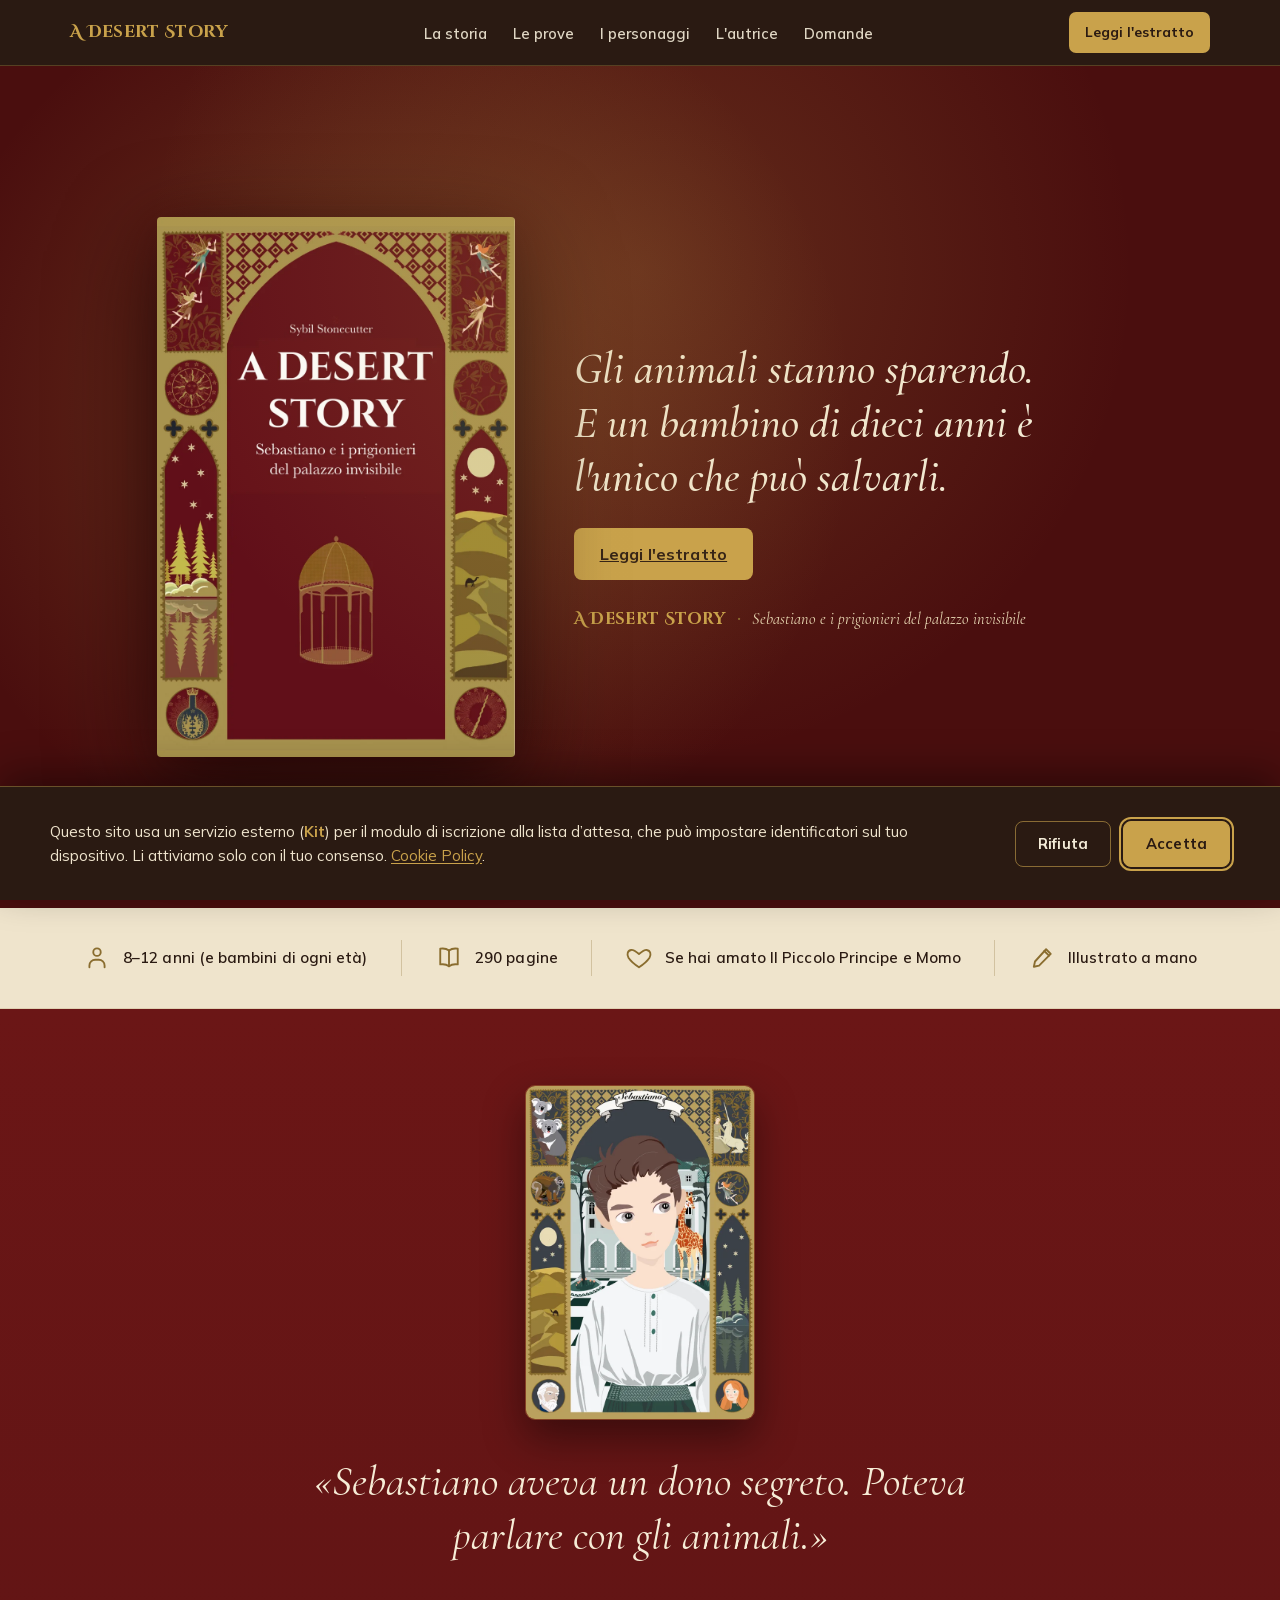
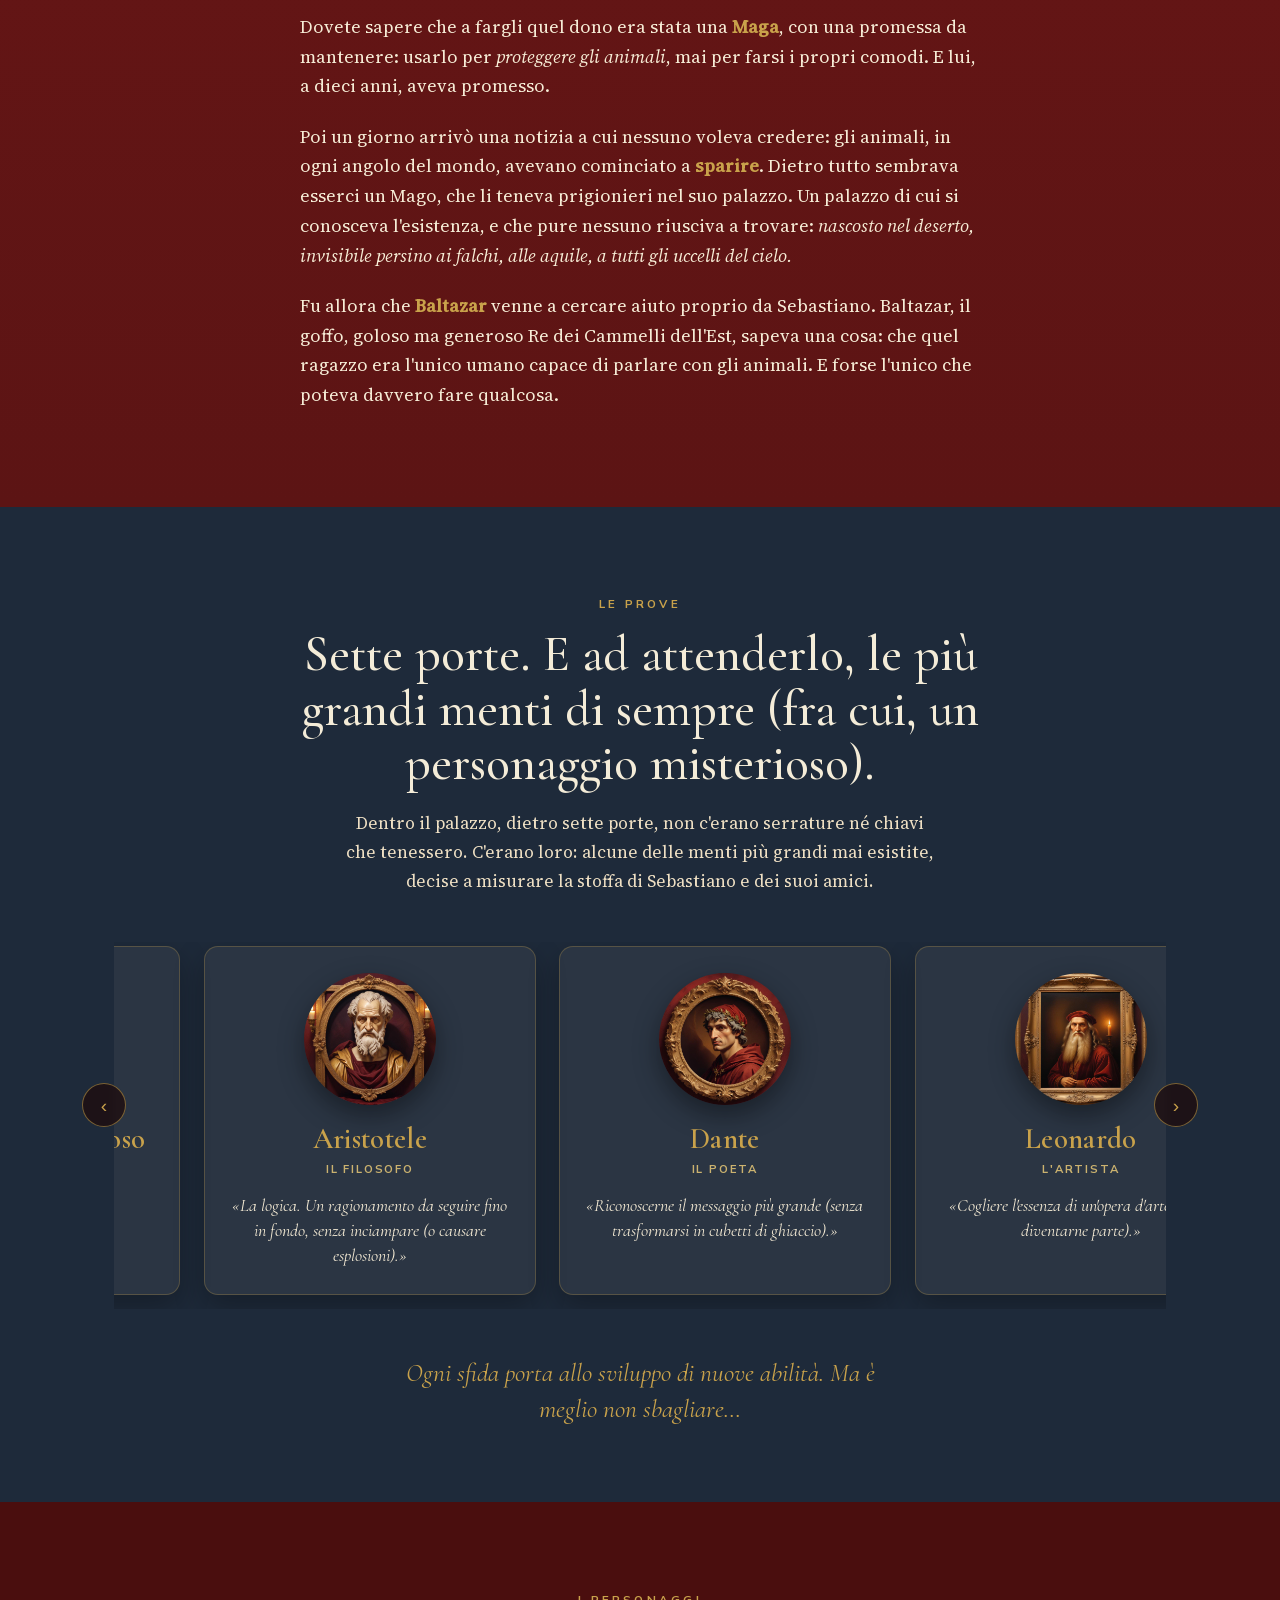
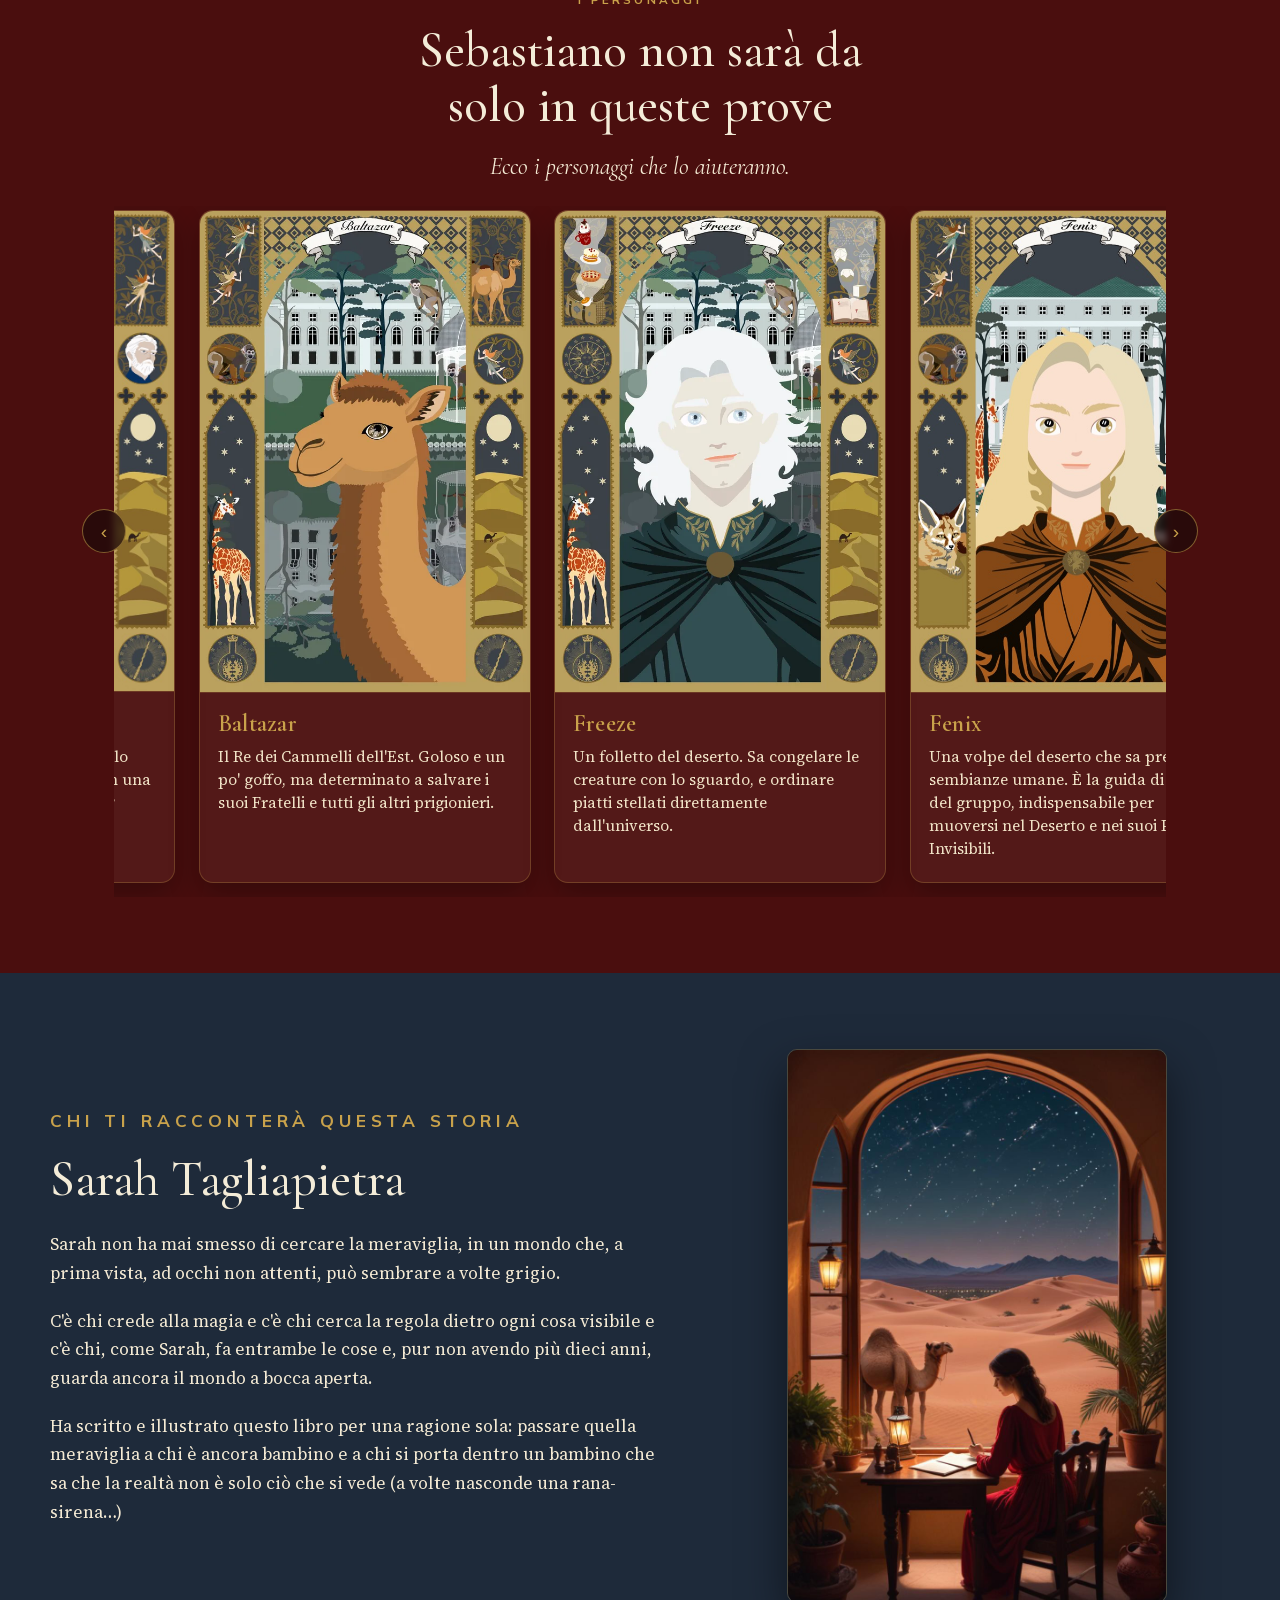
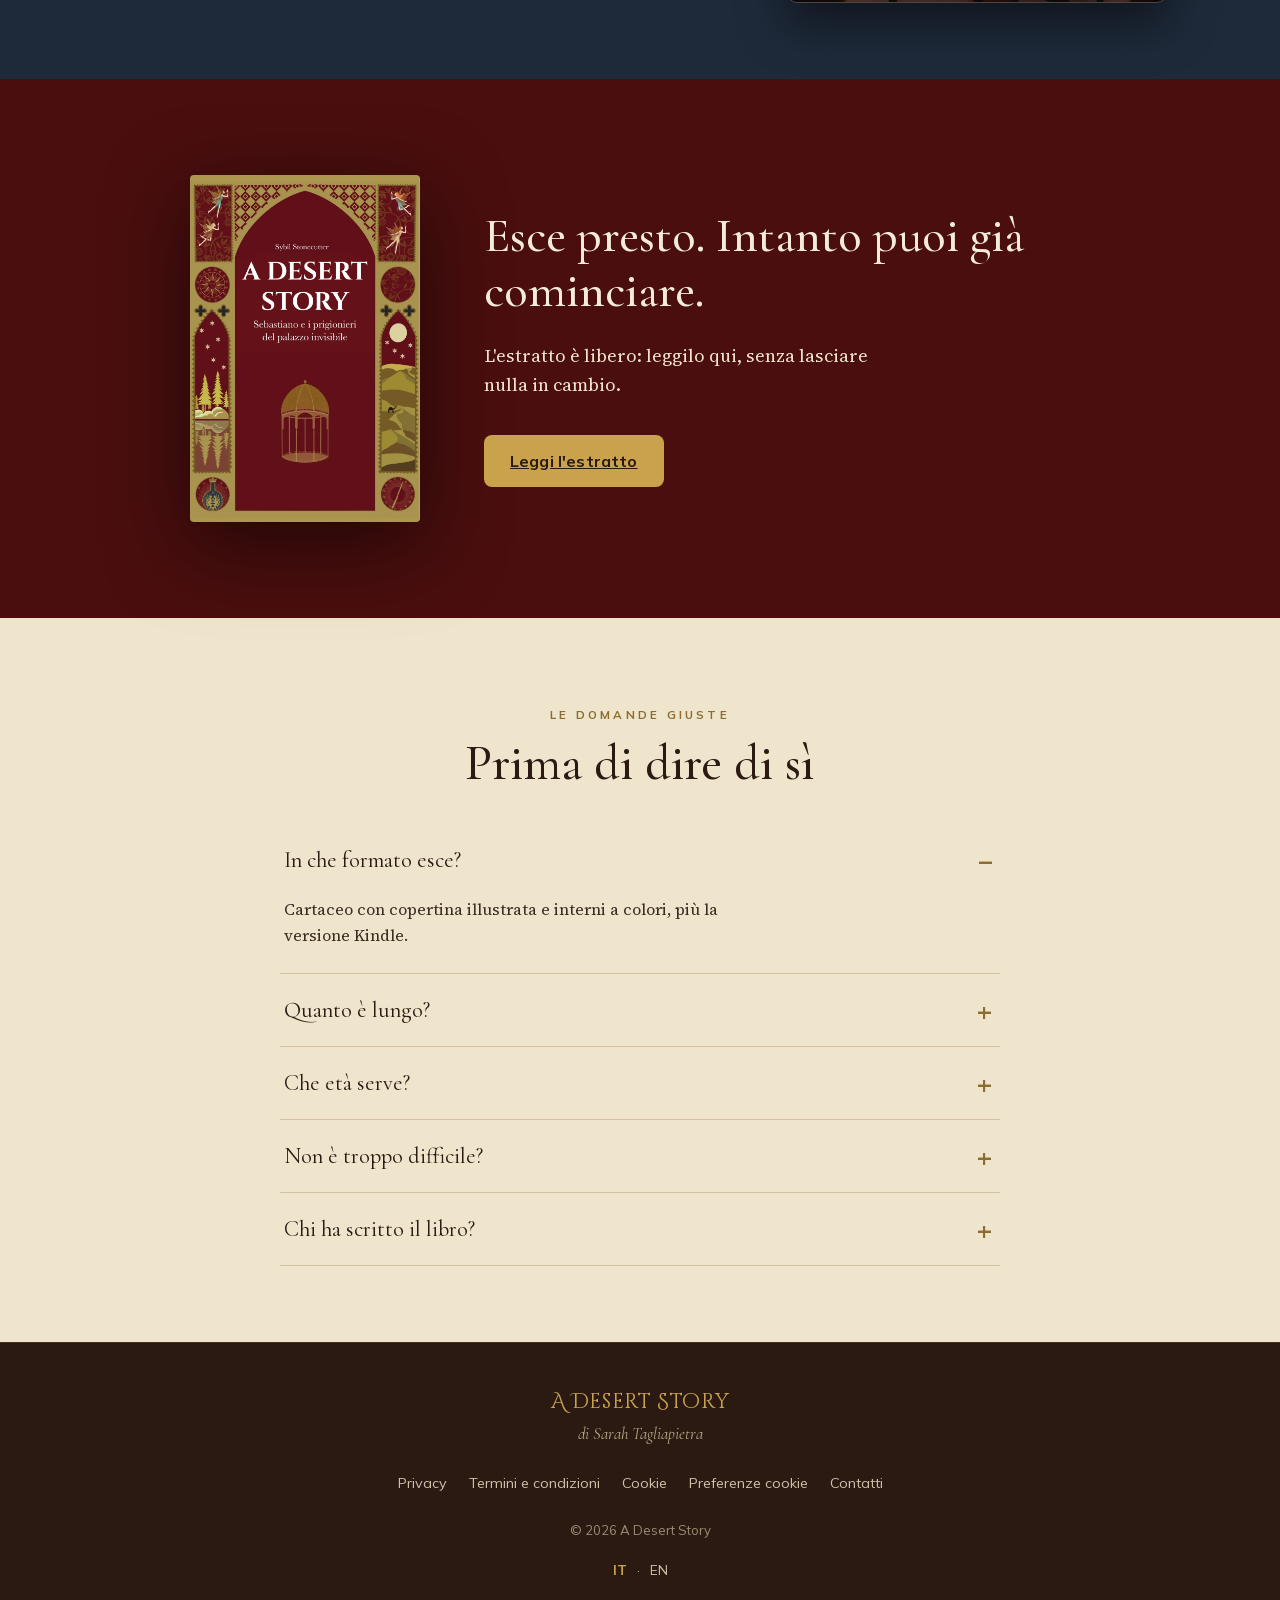
==== index.html @ 47c48141 "Sostituisce lo pseudonimo Sybil Stonecutter con Sarah Tagliapietra Il libro va in stampa firmato Sar" ====
<!DOCTYPE html>
<html lang="it">
<head>
<meta charset="UTF-8">
<meta name="viewport" content="width=device-width, initial-scale=1.0">
<meta name="robots" content="index, follow, max-image-preview:large">
<link rel="icon" href="/favicon.ico" sizes="any">
<link rel="icon" type="image/png" sizes="32x32" href="/favicon-32x32.png">
<link rel="icon" type="image/png" sizes="16x16" href="/favicon-16x16.png">
<link rel="apple-touch-icon" href="/apple-touch-icon.png">
<title>A Desert Story — il romanzo illustrato che insegna a ragionare</title>
<meta name="description" content="Un'avventura nel deserto per ragazzi dagli 8 ai 12 anni. Sebastiano parla con gli animali e affronta sette prove guidate dai grandi geni della storia. Leggi l'estratto gratuito.">
<link rel="canonical" href="https://adesertstory.com/">
<link rel="alternate" hreflang="it" href="https://adesertstory.com/">
<link rel="alternate" hreflang="en" href="https://adesertstory.com/en/">
<link rel="alternate" hreflang="x-default" href="https://adesertstory.com/">
<meta property="og:type" content="book">
<meta property="og:title" content="A Desert Story · Sebastiano e i prigionieri del palazzo invisibile">
<meta property="og:description" content="Un romanzo illustrato per ragazzi. Sebastiano, dieci anni, parla con gli animali e parte nel deserto per liberarli dal palazzo invisibile.">
<meta property="og:image" content="https://adesertstory.com/img/og.jpg">
<meta property="og:image:width" content="1200">
<meta property="og:image:height" content="630">
<meta property="og:image:alt" content="Copertina di A Desert Story, di Sarah Tagliapietra.">
<meta property="og:url" content="https://adesertstory.com/">
<meta property="og:locale" content="it_IT">
<meta property="og:locale:alternate" content="en_US">
<meta property="og:site_name" content="A Desert Story">
<meta name="twitter:card" content="summary_large_image">
<meta name="twitter:title" content="A Desert Story · Sebastiano e i prigionieri del palazzo invisibile">
<meta name="twitter:description" content="Un romanzo illustrato per ragazzi. Sebastiano, dieci anni, parla con gli animali e parte nel deserto per liberarli dal palazzo invisibile.">
<meta name="twitter:image" content="https://adesertstory.com/img/og.jpg">
<link rel="stylesheet" href="fonts/fonts.css">
<link rel="stylesheet" href="/consent/consent.css">
<style>
  :root{
    --bordeaux-deep:#4A0E0E;
    --bordeaux:#6B1616;
    --bordeaux-ink:#2A1A12;
    --gold:#C9A24B;
    --gold-bronze:#8A6D2F;
    --cream:#F4ECD8;
    --cream-soft:#EFE4CC;
    --night-blue:#1E2A3A;
    --teal:#2E6E6A;

    --f-display:"Cinzel Decorative", serif;
    --f-head:"Cormorant Garamond", serif;
    --f-body:"Source Serif 4", Georgia, serif;
    --f-ui:"Mulish", system-ui, sans-serif;

    --maxw:1180px;
    --prose:38rem; /* ~60-66 chars */
  }

  *{box-sizing:border-box;}
  html{scroll-behavior:smooth;overflow-x:hidden;}
  h1,h2,h3,p{overflow-wrap:break-word;}
  body{
    margin:0;
    font-family:var(--f-body);
    color:var(--bordeaux-ink);
    background:var(--cream);
    font-size:18px;
    line-height:1.65;
    -webkit-font-smoothing:antialiased;
    text-rendering:optimizeLegibility;
  }
  img{max-width:100%;height:auto;display:block;}

  /* ---------- Sections ---------- */
  section{padding:76px 20px;scroll-margin-top:74px;}
  .wrap{max-width:var(--maxw);margin:0 auto;}
  .prose{max-width:var(--prose);margin-inline:auto;}

  /* ---------- Nav header (sticky) ---------- */
  .nav{
    position:sticky;top:0;z-index:100;
    background:var(--bordeaux-ink);
    border-bottom:1px solid rgba(201,162,75,.28);
  }
  .nav-inner{
    max-width:var(--maxw);margin:0 auto;
    display:flex;align-items:center;justify-content:space-between;
    gap:20px;padding:12px 20px;min-height:58px;
  }
  .nav-mark{
    font-family:var(--f-display);font-weight:700;color:var(--gold);
    font-size:1.05rem;letter-spacing:.02em;text-decoration:none;line-height:1;
    white-space:nowrap;
  }
  .nav-links{
    display:flex;align-items:center;gap:26px;list-style:none;margin:0;padding:0;
  }
  .nav-links a{
    font-family:var(--f-ui);font-size:.92rem;font-weight:600;
    color:var(--cream);text-decoration:none;opacity:.9;
    transition:opacity .15s ease,color .15s ease;
  }
  .nav-links a:hover{color:var(--gold);opacity:1;}
  .nav-cta{
    font-family:var(--f-ui);font-weight:700;font-size:.86rem;
    background:var(--gold);color:var(--bordeaux-ink);
    padding:9px 16px;border-radius:7px;text-decoration:none;
    white-space:nowrap;transition:background .18s ease;
  }
  .nav-cta:hover{background:#d9b45f;color:var(--bordeaux-ink) !important;opacity:1;}
  .nav-toggle{
    display:none;background:none;border:none;cursor:pointer;
    padding:8px;color:var(--cream);
  }
  .nav-toggle svg{width:28px;height:28px;display:block;}
  .nav-menu{display:contents;}

  @media (max-width:820px){
    .nav-toggle{display:inline-flex;}
    .nav-menu{
      display:none;position:absolute;left:0;right:0;top:100%;
      flex-direction:column;
      background:var(--bordeaux-ink);
      border-bottom:1px solid rgba(201,162,75,.28);
      padding:8px 20px 20px;
    }
    .nav-menu.open{display:flex;}
    .nav-menu .nav-links{
      flex-direction:column;align-items:stretch;gap:0;width:100%;
    }
    .nav-menu .nav-links li{border-bottom:1px solid rgba(201,162,75,.16);}
    .nav-menu .nav-links a{display:block;padding:15px 2px;font-size:1.05rem;}
    .nav-menu .nav-cta{
      display:block;text-align:center;margin-top:16px;padding:14px 16px;font-size:1rem;
    }
  }

  .dark{background:var(--bordeaux);color:var(--cream);}
  .dark-deep{background:var(--bordeaux-deep);color:var(--cream);}
  .night{background:var(--night-blue);color:var(--cream);}
  .light{background:var(--cream);color:var(--bordeaux-ink);}
  .light-soft{background:var(--cream-soft);color:var(--bordeaux-ink);}

  /* ---------- Typographic bits ---------- */
  .kicker{
    font-family:var(--f-ui);
    font-size:.72rem;
    letter-spacing:.28em;
    text-transform:uppercase;
    font-weight:700;
  }
  .kicker.gold{color:var(--gold);}
  .kicker.bronze{color:var(--gold-bronze);}

  /* emphasis in body copy */
  p strong{font-weight:700;color:inherit;}
  p em{font-style:italic;}
  .dark p strong,.dark-deep p strong,.night p strong,.synopsis p strong{color:var(--gold);}
  .light p strong,.light-soft p strong{color:var(--bordeaux);}
  .dark p em,.dark-deep p em,.night p em,.synopsis p em{color:#f7edd6;}

  h1,h2,h3{font-weight:500;line-height:1.12;margin:0;}
  .wordmark{
    font-family:var(--f-display);
    font-weight:700;
    color:var(--gold);
    line-height:1.05;
  }
  .section-title{
    font-family:var(--f-head);
    font-size:clamp(1.75rem,5vw,3.1rem);
    line-height:1.1;
  }
  .dark .section-title,.dark-deep .section-title,.night .section-title{color:var(--cream);}
  .light .section-title,.light-soft .section-title{color:var(--bordeaux-ink);}

  em.subline{
    font-family:var(--f-head);
    font-style:italic;
    color:var(--gold);
    font-size:clamp(1.25rem,2.6vw,1.6rem);
    line-height:1.4;
    display:block;
  }

  .signature{
    font-family:var(--f-display);
    font-style:normal;
    color:var(--gold);
    font-size:1.5rem;
    letter-spacing:.04em;
  }

  /* ---------- Ogival gold arch frieze ---------- */
  .arch{
    width:64px;height:80px;margin:0 auto 26px;
    display:block;color:var(--gold);opacity:.9;
  }
  .light .arch,.light-soft .arch{color:var(--gold-bronze);opacity:.85;}

  /* ---------- Buttons / form ---------- */
  .signup{
    display:flex;flex-wrap:wrap;gap:12px;
    max-width:480px;
  }
  .signup input[type=email],.signup input[type=text]{
    flex:1 1 200px;
    min-height:52px;
    padding:0 18px;
    border-radius:8px;
    border:1px solid rgba(201,162,75,.5);
    background:rgba(244,236,216,.08);
    color:var(--cream);
    font-family:var(--f-ui);
    font-size:1rem;
  }
  .light .signup input[type=email],.light .signup input[type=text],.light-soft .signup input[type=email],.light-soft .signup input[type=text]{
    background:#fff;color:var(--bordeaux-ink);border:1px solid rgba(138,109,47,.55);
  }
  .signup input::placeholder{color:rgba(244,236,216,.6);}
  .light .signup input::placeholder,.light-soft .signup input::placeholder{color:rgba(42,26,18,.5);}

  .btn-gold{
    display:inline-flex;align-items:center;justify-content:center;
    min-height:52px;padding:0 26px;
    background:var(--gold);
    color:var(--bordeaux-ink);
    font-family:var(--f-ui);font-weight:700;font-size:1rem;
    border:none;border-radius:8px;cursor:pointer;
    letter-spacing:.01em;
    transition:background .18s ease, transform .18s ease;
  }
  .btn-gold:hover{background:#d9b45f;transform:translateY(-1px);}
  a,button,input{
    outline:none;
  }
  a:focus-visible,button:focus-visible,input:focus-visible,summary:focus-visible{
    outline:2px solid var(--gold);
    outline-offset:2px;
  }
  .light a:focus-visible,.light-soft summary:focus-visible,.light-soft input:focus-visible,.light-soft button:focus-visible{
    outline-color:var(--gold-bronze);
  }
  .reassure{
    font-family:var(--f-ui);
    font-size:.9rem;
    margin-top:14px;
    color:rgba(244,236,216,.85);
  }
  .light .reassure,.light-soft .reassure{color:var(--gold-bronze);}

  .softlink{
    font-family:var(--f-ui);
    font-weight:600;
    color:var(--gold-bronze);
    text-decoration:none;
    border-bottom:1px solid rgba(138,109,47,.5);
    padding-bottom:1px;
  }
  .dark .softlink,.dark-deep .softlink,.night .softlink{color:var(--gold);border-color:rgba(201,162,75,.5);}

  /* ========== 1. HERO ========== */
  .hero{
    background:var(--bordeaux-deep);
    position:relative;overflow:hidden;
    display:flex;align-items:center;
    min-height:calc(100svh - 58px);
    padding-top:clamp(24px,4vh,48px);
    padding-bottom:clamp(24px,4vh,48px);
  }
  .hero .glow{
    position:absolute;inset:0;
    background:radial-gradient(circle at 30% 42%, rgba(201,162,75,.28), rgba(201,162,75,0) 46%);
    pointer-events:none;
  }
  .hero-grid{
    position:relative;
    width:100%;
    max-width:980px;
    margin-inline:auto;
    display:grid;
    grid-template-columns:38% 1fr;
    gap:clamp(32px,4vw,56px);align-items:center;
    justify-content:center;
  }
  .hero-cover{
    filter:drop-shadow(0 26px 46px rgba(0,0,0,.55)) drop-shadow(0 8px 18px rgba(74,14,14,.6));
    border-radius:4px;
    height:clamp(320px,60vh,560px);
    width:auto;margin:0 auto;
  }
  .hero h1.wordmark{
    font-size:clamp(2.35rem,6vw,4.6rem);
    margin:0 0 12px;
  }
  .wordmark{overflow-wrap:break-word;}
  .hero-subtitle{
    font-family:var(--f-head);
    font-style:italic;
    font-weight:500;
    color:var(--gold);
    font-size:clamp(1.5rem,3.4vw,2.5rem);
    line-height:1.22;
    margin:0 0 clamp(12px,2vh,18px);
    max-width:24ch;
  }
  .hero-headline{
    font-family:var(--f-head);
    color:var(--cream);
    font-size:clamp(1.7rem,3.7vw,2.8rem);
    line-height:1.2;
    font-weight:500;
    font-style:italic;
    margin:0 0 clamp(18px,2.6vh,26px);
    max-width:34ch;
  }
  .hero-book{
    margin:clamp(18px,3vh,30px) 0 0;
    text-align:left;line-height:1.35;
    font-size:clamp(.82rem,1.5vw,1.02rem);
    font-weight:400;
  }
  .hero-book .hb-title{font-family:var(--f-display);font-weight:700;color:var(--gold);letter-spacing:.02em;}
  .hero-book .hb-sep{color:var(--gold-bronze);margin:0 .45em;}
  .hero-book .hb-sub{font-family:var(--f-head);font-style:italic;color:#e9d9b6;}
  .hero-cta{max-width:480px;}
  .hero .cta-micro{margin-bottom:8px;}
  .hero-reassure{margin-top:0;margin-bottom:14px;max-width:44ch;}
  /* ========== 1b. INFO-BAR (striscia chiara sotto l'hero) ========== */
  .infobar{
    background:var(--cream-soft);
    padding:32px 20px;
    border-bottom:1px solid rgba(138,109,47,.16);
  }
  .infobar-inner{
    max-width:var(--maxw);margin:0 auto;
    display:flex;flex-wrap:wrap;align-items:center;justify-content:center;
    gap:14px 0;
  }
  .infobar-item{
    display:flex;align-items:center;gap:12px;
    padding:4px 30px;
    flex:1 1 auto;justify-content:center;
    min-width:0;
  }
  .infobar-item + .infobar-item{
    border-left:1px solid rgba(138,109,47,.28);
  }
  .infobar-ico{
    flex:0 0 auto;color:var(--gold-bronze);
    display:inline-flex;
  }
  .infobar-ico svg{width:28px;height:28px;display:block;}
  .infobar-text{
    font-family:var(--f-ui);
    font-size:.95rem;font-weight:600;
    line-height:1.3;
    color:var(--bordeaux-ink);
    letter-spacing:.005em;
  }
  @media (max-width:820px){
    .infobar{padding:26px 16px;}
    .infobar-inner{gap:16px 0;}
    .infobar-item{
      flex:1 1 44%;padding:6px 14px;justify-content:flex-start;gap:10px;
    }
    .infobar-item + .infobar-item{border-left:none;}
    .infobar-item:nth-child(even){border-left:1px solid rgba(138,109,47,.28);}
    .infobar-ico svg{width:24px;height:24px;}
    .infobar-text{font-size:.86rem;}
  }
  @media (max-width:440px){
    .infobar-item{flex:1 1 100%;justify-content:flex-start;}
    .infobar-item:nth-child(even){border-left:none;}
  }

  /* ========== 2. SYNOPSIS ========== */
  .synopsis{background:linear-gradient(180deg,var(--bordeaux) 0%, #5c1414 100%);}
  .synopsis p{margin:0 0 1.15em;color:#f6ecd6;}
  .synopsis .sig-line{text-align:right;margin-top:8px;}

  /* ---------- Section headline helper ---------- */
  .sec-head{text-align:center;margin-bottom:40px;}
  .sec-head .section-title{margin-inline:auto;max-width:20ch;}

  /* ========== 2b. SYNOPSIS single-axis column ========== */
  /* Tutto (titolo, movimenti, pull-quote) su UNA sola colonna centrata:
     stessi margini sinistro/destro per titolo, testo e citazione. */
  .synopsis-col{max-width:680px;margin-inline:auto;}
  .synopsis-col .sec-head{margin-bottom:34px;}
  .synopsis-overline{
    font-family:var(--f-head);
    font-style:italic;
    color:var(--gold);
    font-size:clamp(1.15rem,2.4vw,1.5rem);
    line-height:1.35;
    max-width:26ch;
    margin:0 auto 14px;
    display:block;
  }
  .synopsis-hero{margin:0 auto 26px;max-width:230px;}
  .synopsis-hero img{
    width:100%;height:auto;border-radius:10px;
    box-shadow:0 18px 42px rgba(0,0,0,.42);
    border:1px solid rgba(201,162,75,.3);
  }
  .movement{max-width:none;margin-inline:0;}   /* riempie la colonna, bordo sx = colonna */
  .movement + .pullquote,.pullquote + .movement{margin-top:8px;}
  .pullquote{
    max-width:none;margin:56px 0;text-align:center;  /* stessa larghezza della colonna, non sfora */
    font-family:var(--f-head);font-style:italic;
    color:var(--gold);
    font-size:clamp(1.8rem,4vw,2.7rem);
    line-height:1.26;
  }

  /* ========== 3. SETTE PROVE (teaser interattivo) ========== */
  /* Titolo, lead e domanda su UNA colonna centrata: stesso asse e stessi margini. */
  .prove-col{max-width:680px;margin-inline:auto;}
  .prove-col .sec-head{margin-bottom:30px;}
  .prove-lead{max-width:none;margin:0 0 12px;}
  .prove-lead p{font-size:1.08rem;line-height:1.68;margin:0 0 1.05em;}
  .prove-q{
    font-family:var(--f-head);font-style:italic;
    font-size:clamp(1.4rem,3vw,1.9rem);
    color:var(--bordeaux);text-align:center;
    max-width:24ch;margin:26px auto 44px;line-height:1.3;
  }
  .keys{
    display:grid;grid-template-columns:repeat(3,1fr);gap:22px;
    max-width:960px;margin:0 auto;
  }
  .key-card{
    display:flex;flex-direction:column;align-items:center;text-align:center;
    background:var(--bordeaux-deep);color:var(--cream);
    border:1px solid rgba(201,162,75,.4);
    border-radius:14px;padding:26px 24px;
    cursor:pointer;width:100%;font-family:inherit;font-size:1rem;
    box-shadow:0 12px 30px rgba(74,14,14,.16);
    transition:transform .18s ease,border-color .18s ease,box-shadow .18s ease;
  }
  .key-card:hover{transform:translateY(-3px);border-color:var(--gold);box-shadow:0 18px 40px rgba(74,14,14,.28);}
  .key-ico{font-size:1.9rem;line-height:1;margin-bottom:14px;color:var(--gold);}
  .key-img{
    width:150px;height:150px;object-fit:cover;
    border-radius:12px;margin:0 auto 18px;
    border:1px solid rgba(201,162,75,.35);
    box-shadow:0 10px 24px rgba(0,0,0,.35);
  }
  .key-name{
    font-family:var(--f-ui);font-weight:700;text-transform:uppercase;
    letter-spacing:.14em;font-size:.74rem;color:var(--gold);margin-bottom:12px;
  }
  .key-clue{
    font-family:var(--f-head);font-style:italic;
    font-size:1.28rem;line-height:1.36;color:#f4ead4;margin:0;
  }
  .key-reveal{
    display:none;margin-top:18px;padding-top:16px;
    border-top:1px solid rgba(201,162,75,.35);
    font-family:var(--f-body);font-size:1rem;line-height:1.55;color:#efe0c4;
  }
  .key-card[aria-expanded="true"] .key-reveal{display:block;}
  .key-card[aria-expanded="true"]{border-color:var(--gold);}
  .key-hint{
    font-family:var(--f-ui);font-size:.82rem;color:var(--gold-bronze);
    margin-top:14px;font-weight:600;
  }
  .key-card[aria-expanded="true"] .key-hint{display:none;}
  /* immagine porte nella sezione prove */
  .prove-porte{
    max-width:420px;margin:0 auto 40px;
  }
  .prove-porte img{
    width:100%;height:auto;border-radius:10px;
    box-shadow:0 16px 40px rgba(74,14,14,.28);
  }
  .prove-porte figcaption{
    font-family:var(--f-ui);font-size:.86rem;color:var(--gold-bronze);
    text-align:center;margin-top:12px;line-height:1.4;
  }
  .prove-cta{text-align:center;margin-top:48px;}
  .prove-cta p{
    font-family:var(--f-head);font-style:italic;font-size:1.3rem;
    color:var(--bordeaux);max-width:34ch;margin:0 auto 22px;line-height:1.4;
  }

  /* ========== 3. EXTRACT (legacy plate helpers, riusati) ========== */
  .plate-fig{margin:0;}
  .plate-fig img{border-radius:6px;box-shadow:0 14px 34px rgba(74,14,14,.28);}
  .caption{
    font-family:var(--f-ui);
    font-size:.9rem;
    color:var(--gold-bronze);
    margin-top:12px;font-style:normal;line-height:1.4;
  }

  /* ========== 4. PER CHI E ========== */
  .spec-card{
    max-width:640px;margin:34px auto 0;
    border:1px solid rgba(138,109,47,.4);
    border-radius:14px;
    background:#fff;
    padding:8px 30px;
    box-shadow:0 10px 30px rgba(74,14,14,.06);
  }
  .spec-row{
    display:flex;gap:18px;align-items:flex-start;
    padding:20px 0;
    border-bottom:1px solid rgba(138,109,47,.18);
  }
  .spec-row:last-child{border-bottom:none;}
  .spec-ico{flex:0 0 26px;color:var(--gold-bronze);margin-top:2px;}
  .spec-ico svg{width:26px;height:26px;}
  .spec-label{
    font-family:var(--f-ui);font-weight:700;
    text-transform:uppercase;letter-spacing:.12em;
    font-size:.72rem;color:var(--gold-bronze);
    display:block;margin-bottom:3px;
  }
  .spec-val{font-family:var(--f-body);font-size:1.05rem;line-height:1.4;}

  /* ========== 5. PERCHE E DIVERSO — zigzag ========== */
  .zz{display:grid;grid-template-columns:1fr minmax(220px,300px);gap:56px;align-items:center;max-width:940px;margin:0 auto;}
  .zz.reverse{grid-template-columns:minmax(220px,300px) 1fr;}
  .zz.reverse .zz-txt{order:2;}
  .zz.reverse .zz-img{order:1;}
  .zz-img img{border-radius:8px;box-shadow:0 18px 40px rgba(0,0,0,.22);max-width:300px;margin:0 auto;}
  .zz + .zz{margin-top:0;}
  .zz-txt h3{
    font-family:var(--f-head);
    font-size:clamp(1.6rem,3.2vw,2.2rem);
    margin:12px 0 16px;
  }
  .zz-txt p{font-size:1.1rem;line-height:1.65;max-width:42ch;}
  .diff-block{padding:64px 20px;}

  /* ========== 5b. PERCHE E DIVERSO — compact (una sezione rossa) ========== */
  .diff-compact{background:var(--bordeaux-deep);color:var(--cream);}
  .diff-list{
    max-width:760px;margin:0 auto;
    display:flex;flex-direction:column;gap:26px;
  }
  .diff-row{
    display:grid;
    grid-template-columns:140px 1fr;
    gap:26px;align-items:center;
    padding:22px 0;
    border-bottom:1px solid rgba(201,162,75,.22);
  }
  .diff-row:last-child{border-bottom:none;}
  .diff-row .diff-img{margin:0;}
  .diff-row .diff-img img{
    width:140px;height:auto;border-radius:8px;
    box-shadow:0 12px 28px rgba(0,0,0,.4);
  }
  .diff-row .diff-txt h3{
    font-family:var(--f-head);
    color:var(--gold);
    font-size:clamp(1.3rem,2.6vw,1.7rem);
    margin:0 0 8px;line-height:1.2;
  }
  .diff-row .diff-txt p{
    font-size:1.02rem;line-height:1.6;margin:0;color:#f4ead4;max-width:52ch;
  }

  /* ========== 5c. PERSONAGGI (griglia schede, fondo rosso) ========== */
  .cast-intro{
    max-width:44ch;margin:0 auto 44px;text-align:center;
    font-family:var(--f-head);font-style:italic;
    font-size:clamp(1.15rem,2.4vw,1.5rem);line-height:1.4;
    color:#f4ead4;
  }
  /* ---- Carosello personaggi ---- */
  .cast-carousel{
    position:relative;max-width:1120px;margin:0 auto;padding:0 clamp(4px,3vw,52px);
  }
  .cast-track{
    display:flex;gap:24px;
    overflow-x:auto;overflow-y:hidden;
    scroll-snap-type:x mandatory;
    -webkit-overflow-scrolling:touch;
    scroll-behavior:smooth;
    padding:4px 4px 14px;margin:0 -4px;
    scrollbar-width:none;-ms-overflow-style:none;
  }
  .cast-track::-webkit-scrollbar{display:none;height:0;width:0;}
  .cast-card{
    flex:0 0 calc((100% - 48px) / 3);
    scroll-snap-align:start;
    display:flex;flex-direction:column;
    background:rgba(244,236,216,.05);
    border:1px solid rgba(201,162,75,.28);
    border-radius:14px;overflow:hidden;
    box-shadow:0 12px 30px rgba(0,0,0,.28);
  }
  .cast-card img{
    width:100%;aspect-ratio:616/900;object-fit:cover;
    border-bottom:1px solid rgba(201,162,75,.22);
  }
  .cast-body{padding:18px 18px 22px;}
  .cast-name{
    font-family:var(--f-head);font-weight:600;
    color:var(--gold);font-size:1.5rem;line-height:1.1;
    margin:0 0 8px;letter-spacing:.01em;
  }
  .cast-desc{
    font-family:var(--f-body);font-size:.96rem;line-height:1.5;
    color:#f0e2c6;margin:0;
  }
  .cast-arrow{
    position:absolute;top:calc(50% - 20px);transform:translateY(-50%);
    z-index:3;display:flex;align-items:center;justify-content:center;
    width:44px;height:44px;border-radius:999px;cursor:pointer;
    background:rgba(30,10,10,.72);color:var(--gold);
    border:1px solid rgba(201,162,75,.55);
    font-size:1.2rem;line-height:1;
    transition:background .2s ease,border-color .2s ease,opacity .2s ease;
    backdrop-filter:blur(3px);
  }
  .cast-arrow:hover{background:rgba(201,162,75,.2);border-color:var(--gold);}
  .cast-arrow:focus-visible{outline:2px solid var(--gold);outline-offset:2px;}
  .cast-arrow.prev{left:2px;}
  .cast-arrow.next{right:2px;}
  @media (max-width:900px){
    .cast-card{flex:0 0 calc((100% - 24px) / 2);}
  }
  @media (max-width:640px){
    .cast-carousel{padding:0 8px;}
    .cast-track{gap:16px;}
    .cast-card{flex:0 0 78%;}
    .cast-body{padding:14px 14px 18px;}
    .cast-name{font-size:1.3rem;}
    .cast-desc{font-size:.9rem;}
    .cast-arrow{display:none;}
  }

  /* ========== 5d. LE PROVE / GUARDIANI (fondo night-blue) ========== */
  .trials-head{max-width:760px;margin:0 auto 18px;text-align:center;}
  .trials-lead{
    max-width:66ch;margin:0 auto 46px;text-align:center;
    font-family:var(--f-body);font-size:1.08rem;line-height:1.68;
    color:#efe0c4;
  }
  .guardian-grid{
    display:grid;grid-template-columns:repeat(3,1fr);gap:22px;
    max-width:1000px;margin:0 auto;
  }
  /* le ultime due card centrate quando la griglia va a 3+2 */
  .guardian-grid .guardian:nth-child(4){grid-column:1 / 2;}
  .guardian-card{
    display:flex;flex-direction:column;
    background:rgba(244,236,216,.06);
    border:1px solid rgba(201,162,75,.28);
    border-radius:14px;padding:30px 26px 28px;
    box-shadow:0 12px 30px rgba(0,0,0,.28);
    text-align:center;
  }
  .guardian-orn{
    color:var(--gold);opacity:.85;margin:0 auto 14px;
    font-family:var(--f-head);font-size:1.4rem;line-height:1;letter-spacing:.3em;
  }
  .guardian-portrait{
    width:132px;height:132px;object-fit:cover;
    border-radius:50%;margin:0 auto 18px;
    box-shadow:0 10px 26px rgba(0,0,0,.4);
  }
  @media (max-width:820px){
    .guardian-portrait{width:120px;height:120px;margin-bottom:14px;}
  }
  .guardian-name{
    font-family:var(--f-head);font-weight:600;
    color:var(--gold);font-size:2rem;line-height:1.08;
    margin:0 0 6px;letter-spacing:.01em;
  }
  .guardian-role{
    font-family:var(--f-ui);font-weight:700;
    text-transform:uppercase;letter-spacing:.16em;
    font-size:.7rem;color:#cbb26f;margin:0 0 16px;
  }
  .guardian-desc{
    font-family:var(--f-head);font-style:italic;
    font-size:1.18rem;line-height:1.4;color:#f4ead4;margin:0;
  }
  .trials-close{
    max-width:46ch;margin:46px auto 0;text-align:center;
    font-family:var(--f-head);font-style:italic;
    font-size:clamp(1.2rem,2.6vw,1.6rem);line-height:1.4;
    color:var(--gold);
  }
  @media (max-width:820px){
    .guardian-grid{grid-template-columns:1fr 1fr;gap:16px;}
    .guardian-grid .guardian:nth-child(4){grid-column:auto;}
    .guardian-card{padding:22px 18px 20px;}
    .guardian-name{font-size:1.6rem;}
    .guardian-desc{font-size:1.05rem;}
  }
  @media (max-width:440px){
    .guardian-grid{grid-template-columns:1fr;}
  }

  /* ========== 6. TESTIMONIAL ========== */
  .testi-grid{
    display:grid;grid-template-columns:repeat(3,1fr);gap:22px;
    max-width:1020px;margin:0 auto;
  }
  /* --- review card (aspetto reale per il mockup) --- */
  .review{
    border:1px solid rgba(138,109,47,.28);
    border-radius:14px;background:#fff;
    padding:28px 26px;text-align:left;
    display:flex;flex-direction:column;
    box-shadow:0 10px 30px rgba(74,14,14,.06);
  }
  .review-head{display:flex;align-items:center;gap:14px;margin-bottom:16px;}
  .review-avatar{
    width:58px;height:58px;flex:0 0 58px;
    border-radius:50%;object-fit:cover;
    border:2px solid rgba(201,162,75,.55);
  }
  .review-who{display:flex;flex-direction:column;gap:3px;min-width:0;}
  .review-name{
    font-family:var(--f-ui);font-weight:700;font-size:.98rem;
    color:var(--bordeaux-ink);line-height:1.2;
  }
  .review-role{
    font-family:var(--f-ui);font-size:.82rem;color:var(--gold-bronze);line-height:1.2;
  }
  .review-stars{
    color:var(--gold-bronze);font-size:1.05rem;letter-spacing:.12em;
    margin-bottom:12px;line-height:1;
  }
  .review-stars .sr{
    position:absolute;width:1px;height:1px;overflow:hidden;clip:rect(0 0 0 0);
  }
  .review blockquote{
    margin:0;font-family:var(--f-head);font-style:italic;
    font-size:1.22rem;line-height:1.42;color:#3a2c22;flex:1;
  }

  /* ========== 7. SYBIL ========== */
  .sybil-grid{display:grid;grid-template-columns:1fr .82fr;gap:56px;align-items:center;}
  .sybil-grid p{margin:0 0 1.1em;color:#f4ead4;font-size:1.08rem;line-height:1.66;}
  .sybil-portrait{margin:0;}
  .sybil-portrait img{
    width:100%;max-width:380px;height:auto;margin-inline:auto;
    border-radius:10px;
    box-shadow:0 20px 46px rgba(0,0,0,.5);
    border:1px solid rgba(201,162,75,.25);
  }
  .sybil-portrait figcaption{
    font-family:var(--f-ui);font-size:.84rem;color:rgba(201,162,75,.85);
    text-align:center;margin-top:12px;font-style:italic;line-height:1.4;
  }
  .plate-mini{
    display:grid;grid-template-columns:repeat(3,1fr);gap:12px;
    max-width:720px;margin:44px auto 0;
  }
  .plate-mini img{border-radius:5px;box-shadow:0 8px 20px rgba(0,0,0,.4);}

  /* ========== 8. FAQ ========== */
  .faq-list{max-width:720px;margin:34px auto 0;}
  details{
    border-bottom:1px solid rgba(138,109,47,.28);
  }
  summary{
    list-style:none;cursor:pointer;
    padding:22px 44px 22px 4px;position:relative;
    font-family:var(--f-head);font-size:1.4rem;color:var(--bordeaux-ink);
    line-height:1.25;
  }
  summary::-webkit-details-marker{display:none;}
  summary::after{
    content:"+";position:absolute;right:8px;top:20px;
    font-family:var(--f-ui);font-weight:700;font-size:1.6rem;color:var(--gold-bronze);
    transition:transform .2s ease;
  }
  details[open] summary::after{content:"–";}
  details .answer{
    padding:0 4px 24px;font-size:1.02rem;line-height:1.62;max-width:60ch;color:#3a2c22;
  }

  /* ========== 9. CTA FINALE ========== */
  .final{background:var(--bordeaux-deep);text-align:center;padding:96px 20px;}
  .final .glow{
    position:absolute;inset:0;
    background:radial-gradient(circle at 50% 30%, rgba(201,162,75,.2), transparent 55%);
    pointer-events:none;
  }
  .final .inner{position:relative;max-width:600px;margin:0 auto;}
  /* CTA finale con copertina affiancata */
  .final-grid{
    position:relative;
    max-width:900px;margin:0 auto;
    display:grid;grid-template-columns:230px 1fr;
    gap:clamp(32px,5vw,64px);align-items:center;text-align:left;
  }
  .final-grid .final-cover{
    filter:drop-shadow(0 22px 40px rgba(0,0,0,.55));
    border-radius:4px;width:100%;max-width:230px;height:auto;margin:0 auto;
  }
  .final-grid .inner{max-width:none;margin:0;text-align:left;}
  .final-grid h2{text-align:left;}
  .final-grid p.lead{margin-inline:0;text-align:left;}
  .final-grid .signup{margin:0;justify-content:flex-start;}
  .final-grid .reassure{text-align:left;}
  .final h2{font-family:var(--f-head);font-size:clamp(2rem,5vw,3rem);color:var(--cream);margin-bottom:22px;line-height:1.14;}
  .final p.lead{font-size:1.15rem;color:#f0e4cc;max-width:44ch;margin:0 auto 36px;line-height:1.6;}
  .final .signup{margin:0 auto;justify-content:center;}
  .final .reassure{text-align:center;}
  .cta-micro{
    font-family:var(--f-ui);font-weight:700;font-size:.78rem;
    letter-spacing:.16em;text-transform:uppercase;color:var(--gold);
    margin-bottom:14px;display:block;
  }
  .final .cta-micro{text-align:center;}
  /* CTA finale a due colonne: forza tutto a sinistra su desktop (override dei centrati) */
  @media (min-width:821px){
    .final .final-grid p.lead{max-width:46ch;margin:0 0 36px;text-align:left;}
    .final .final-grid .signup{margin:0;justify-content:flex-start;}
    .final .final-grid .reassure{text-align:left;}
  }
  /* post-launch variant (predisposta, non attiva) */
  .launched-only{display:none;}
  .is-launched .prelaunch-only{display:none;}
  .is-launched .launched-only{display:block;}
  .amz-row{
    display:flex;flex-wrap:wrap;gap:16px;align-items:center;justify-content:center;
  }
  .amz-secondary{
    font-family:var(--f-ui);font-weight:600;color:var(--gold);
    text-decoration:none;border-bottom:1px solid rgba(201,162,75,.5);
    font-size:1rem;padding-bottom:1px;
  }
  .price-line{
    font-family:var(--f-ui);font-size:.92rem;color:#e6d6b6;margin-top:20px;
  }

  /* ========== FOOTER ========== */
  footer{
    background:var(--bordeaux-ink);color:#cdbfa8;
    padding:48px 20px 40px;text-align:center;
    font-family:var(--f-ui);font-size:.92rem;
    border-top:1px solid rgba(201,162,75,.18);
  }
  footer .foot-inner{max-width:var(--maxw);margin:0 auto;}
  footer .fw{font-family:var(--f-display);color:var(--gold);font-size:1.3rem;letter-spacing:.03em;line-height:1.1;}
  footer .fw-sub{margin-top:6px;font-style:italic;color:#b7a888;font-family:var(--f-head);font-size:1.05rem;}
  .foot-links{
    margin-top:24px;display:flex;flex-wrap:wrap;gap:8px 22px;
    justify-content:center;align-items:center;
  }
  .foot-links a{
    color:#cdbfa8;text-decoration:none;font-size:.9rem;
    border-bottom:1px solid transparent;padding-bottom:1px;
    transition:color .15s ease,border-color .15s ease;
  }
  .foot-links a:hover{color:var(--gold);border-color:rgba(201,162,75,.5);}
  .foot-note{
    margin-top:16px;font-size:.8rem;color:#8a7c66;font-style:italic;
  }
  .foot-copy{margin-top:22px;font-size:.82rem;color:#9a8c74;}
  .lang-switch{margin-top:18px;font-size:.85rem;}
  .lang-switch a{color:#cdbfa8;text-decoration:none;padding:0 6px;}
  .lang-switch a.active{color:var(--gold);font-weight:700;}
  footer a:focus-visible{outline:2px solid var(--gold);outline-offset:2px;}

  /* ========== MOBILE ========== */
  @media (max-width:820px){
    section{padding:56px 18px;}
    .hero{min-height:calc(100svh - 58px);padding-top:clamp(14px,2.4vh,22px);padding-bottom:clamp(14px,2.4vh,22px);}
    .hero-grid{grid-template-columns:1fr;gap:clamp(26px,6vh,64px);text-align:center;}
    .hero-grid .hero-text{order:2;min-width:0;max-width:100%;}
    .hero-grid .hero-visual{order:1;}
    .hero-cover{height:clamp(210px,36vh,340px);width:auto;max-width:100%;margin:0 auto;}
    .hero h1.wordmark{font-size:clamp(1.85rem,7vw,2.4rem);margin:2px 0 6px;}
    .hero .kicker{font-size:.68rem;}
    .hero-subtitle{margin:0 auto clamp(7px,1.4vh,12px);max-width:24ch;font-size:clamp(1.35rem,5.4vw,1.85rem);}
    .hero .cta-micro{margin-bottom:5px;}
    .hero-reassure{margin-inline:auto;margin-bottom:10px;}
    .hero .signup{margin:0 auto;justify-content:center;}
    .hero-cta{margin-inline:auto;}

    .keys{grid-template-columns:1fr;gap:16px;}
    .testi-grid{grid-template-columns:1fr;gap:16px;}
    .testi{text-align:left;}
    .pullquote{margin:38px 0;}

    .zz{grid-template-columns:1fr;gap:24px;}
    .zz.reverse .zz-txt{order:2;}
    .zz.reverse .zz-img{order:1;}
    .zz-img img{max-width:360px;margin:0 auto;}
    .zz-txt{text-align:center;}
    .zz-txt p{margin-inline:auto;}

    .sybil-grid{grid-template-columns:1fr;gap:28px;}
    .sybil-portrait{order:-1;}
    .sybil-portrait img{max-width:300px;}

    .diff-row{grid-template-columns:96px 1fr;gap:18px;padding:18px 0;}
    .diff-row .diff-img img{width:96px;}

    .final-grid{grid-template-columns:1fr;gap:28px;text-align:center;}
    .final-grid .final-cover{max-width:180px;order:-1;}
    .final-grid .inner{text-align:center;}
    .final-grid h2,.final-grid p.lead{text-align:center;}
    .final-grid p.lead{margin-inline:auto;}
    .final-grid .signup{margin-inline:auto;justify-content:center;}
    .final-grid .reassure{text-align:center;}

    .prove-porte{max-width:300px;}

    body{font-size:18px;}

    .signup{align-items:stretch;max-width:360px;}
    .hero .signup,.final .signup{margin-inline:auto;}
    .signup input[type=email],.signup input[type=text]{flex:1 1 46%;min-width:0;width:auto;}
    .btn-gold{width:100%;}
    /* Headline hero mobile: unica regola. Grande, va a capo nel viewport, mai tagliata. */
    .hero-headline{
      font-size:clamp(1.6rem,6.2vw,2.2rem);
      line-height:1.18;
      max-width:100%;
      margin:0 auto clamp(14px,2.4vh,20px);
      overflow-wrap:break-word;
      word-break:normal;
      text-wrap:balance;
    }
    .hero-book{font-size:clamp(.78rem,3.4vw,.95rem);max-width:34ch;margin-inline:auto;text-align:center;}
  }

  /* ---- Carosello guardiani (riusa .cast-carousel/.cast-track) ---- */
  .guardian-carousel .cast-card{
    text-align:center;
    padding-top:26px;
    background:rgba(244,236,216,.06);
  }
  .guardian-carousel .cast-card .guardian-portrait{
    width:132px;height:132px;object-fit:cover;
    border-radius:50%;margin:0 auto 18px;
    border-bottom:none;aspect-ratio:auto;
    box-shadow:0 10px 26px rgba(0,0,0,.4);
  }
  .guardian-carousel .cast-body{padding:0 24px 26px;}
  .guardian-carousel .guardian-name{
    font-family:var(--f-head);font-weight:600;
    color:var(--gold);font-size:1.8rem;line-height:1.08;
    margin:0 0 6px;letter-spacing:.01em;
  }
  .guardian-carousel .guardian-role{
    font-family:var(--f-ui);font-weight:700;
    text-transform:uppercase;letter-spacing:.16em;
    font-size:.7rem;color:#cbb26f;margin:0 0 14px;
  }
  .guardian-carousel .guardian-desc{
    font-family:var(--f-head);font-style:italic;
    font-size:1.12rem;line-height:1.4;color:#f4ead4;margin:0;
  }
  @media (max-width:640px){
    .guardian-carousel .guardian-name{font-size:1.5rem;}
    .guardian-carousel .guardian-desc{font-size:1rem;}
  }

  /* ---- Reveal on scroll (attivo solo con JS: classe .reveal su <html>) ---- */
  .reveal .revl{
    opacity:0;transform:translateY(20px);
    transition:opacity .6s ease-out, transform .6s ease-out;
    will-change:opacity, transform;
  }
  .reveal .revl.is-in{opacity:1;transform:none;}

  @media (prefers-reduced-motion: reduce){
    html{scroll-behavior:auto;}
    .hero .glow,.final .glow{display:none;}
    .btn-gold{transition:none;}
    .key-card{transition:none;}
    .key-card:hover{transform:none;}
    /* Reveal: mostra tutto subito, nessuna animazione */
    .reveal .revl{opacity:1 !important;transform:none !important;transition:none !important;}
  }

  /* ========== MOBILE READABILITY BOOST (leggibilità telefono) ========== */
  /* Ingrandisce i testi su mobile mantenendo la gerarchia. NON tocca hero (già ok) né i section-title. */
  @media (max-width:820px){
    body{font-size:18px;line-height:1.66;}

    /* Kicker: leggibili ma restano label (min ~12.5px) */
    .kicker{font-size:.78rem;}

    /* Info-bar: etichette + icone più grandi */
    .infobar-text{font-size:.98rem;line-height:1.35;}
    .infobar-ico svg{width:27px;height:27px;}

    /* Lead / overline di sezione */
    .synopsis-overline{font-size:clamp(1.28rem,4.6vw,1.55rem);}
    .cast-intro{font-size:clamp(1.28rem,4.8vw,1.55rem);line-height:1.42;}
    .trials-lead{font-size:1.18rem;line-height:1.7;}
    .prove-lead p{font-size:1.16rem;line-height:1.72;}
    .trials-close{font-size:clamp(1.3rem,4.4vw,1.6rem);}

    /* Prosa / corpo generale */
    .synopsis p{font-size:1.14rem;line-height:1.7;}
    .zz-txt p{font-size:1.16rem;line-height:1.7;}
    .diff-row .diff-txt p{font-size:1.1rem;line-height:1.64;}
    .sybil-grid p{font-size:1.15rem;line-height:1.7;}
    .spec-val{font-size:1.14rem;}

    /* Card personaggi */
    .cast-name{font-size:1.5rem;}
    .cast-desc{font-size:1.08rem;line-height:1.55;}

    /* Guardiani (griglia + carosello) */
    .guardian-desc,
    .guardian-carousel .guardian-desc{font-size:1.18rem;line-height:1.45;}
    .guardian-role,
    .guardian-carousel .guardian-role{font-size:.78rem;}

    /* Recensioni */
    .review blockquote{font-size:1.22rem;line-height:1.5;}
    .review-name{font-size:1.06rem;}
    .review-role{font-size:.9rem;}

    /* FAQ */
    summary{font-size:1.28rem;line-height:1.28;}
    details .answer{font-size:1.12rem;line-height:1.62;}

    /* CTA: microcopy e riga sotto */
    .cta-micro{font-size:.86rem;}
    .reassure{font-size:1rem;}
    .final p.lead{font-size:1.16rem;line-height:1.62;}
    .prove-cta p{font-size:1.28rem;line-height:1.42;}
    .prove-q{font-size:clamp(1.5rem,5.2vw,1.9rem);}
    .amz-secondary{font-size:1.04rem;}
    .price-line{font-size:1rem;}
    .key-clue{font-size:1.26rem;}
    .key-reveal{font-size:1.06rem;line-height:1.58;}

    /* Riga hero-book (un filo più grande, resta contenuta) */
    .hero-book{font-size:clamp(.86rem,3.7vw,1rem);}

    /* Pull-quote sinossi: peso da titolo su mobile (quasi come .section-title).
       Selettore .synopsis p.pullquote per battere .synopsis p (media 480px). */
    .synopsis p.pullquote{font-size:clamp(1.9rem,6.6vw,2.5rem);line-height:1.24;}

    /* Caption / didascalie: sopra 14px */
    .caption,.prove-porte figcaption,.sybil-portrait figcaption{font-size:.92rem;}
  }

  @media (max-width:480px){
    /* Rifiniture sul telefono stretto: minimi ancora più comodi */
    .cast-desc{font-size:1.06rem;}
    .guardian-carousel .guardian-desc{font-size:1.14rem;}
    .review blockquote{font-size:1.18rem;}
    .trials-lead{font-size:1.14rem;}
    .prove-lead p{font-size:1.12rem;}
    .synopsis p,.sybil-grid p,.zz-txt p{font-size:1.12rem;}
    details .answer{font-size:1.08rem;}
    summary{font-size:1.22rem;}
  }
</style>
<script type="application/ld+json">
{
  "@context": "https://schema.org",
  "@graph": [
    {
      "@type": "Book",
      "@id": "https://adesertstory.com/#book",
      "name": "A Desert Story",
      "alternateName": "A Desert Story — Sebastiano e i prigionieri del palazzo invisibile",
      "url": "https://adesertstory.com/",
      "inLanguage": "it",
      "numberOfPages": 290,
      "genre": ["Narrativa per ragazzi", "Fantasy", "Avventura"],
      "image": "https://adesertstory.com/img/copertina.webp",
      "author": { "@id": "https://adesertstory.com/#sarah" },
      "illustrator": { "@id": "https://adesertstory.com/#sarah" },
      "audience": {
        "@type": "PeopleAudience",
        "suggestedMinAge": 8,
        "suggestedMaxAge": 12
      },
      "description": "Un romanzo illustrato per ragazzi dagli 8 ai 12 anni. Sebastiano, dieci anni, sa parlare con gli animali e parte nel deserto per liberarli dal palazzo invisibile del Mago, affrontando sette prove guidate dalle più grandi menti della storia."
    },
    {
      "@type": "Person",
      "@id": "https://adesertstory.com/#sarah",
      "name": "Sarah Tagliapietra",
      "jobTitle": "Autrice e illustratrice",
      "description": "Autrice e illustratrice di A Desert Story."
    },
    {
      "@type": "FAQPage",
      "@id": "https://adesertstory.com/#faq",
      "mainEntity": [
        {
          "@type": "Question",
          "name": "In che formato esce?",
          "acceptedAnswer": { "@type": "Answer", "text": "Cartaceo con copertina illustrata e interni a colori, più la versione Kindle." }
        },
        {
          "@type": "Question",
          "name": "Quanto è lungo?",
          "acceptedAnswer": { "@type": "Answer", "text": "Poco meno di 300 pagine, ma scritte comode: impaginazione arieggiata, righe che respirano, di quelle che un ragazzino gira volentieri. Un romanzo intero, con un inizio, sette tappe e una fine che si merita." }
        },
        {
          "@type": "Question",
          "name": "Che età serve?",
          "acceptedAnswer": { "@type": "Answer", "text": "Dagli 8 ai 12 anni da soli, dai 7 in su ad alta voce. Il punto ideale è fra gli 8 e gli 11." }
        },
        {
          "@type": "Question",
          "name": "Non è troppo difficile?",
          "acceptedAnswer": { "@type": "Answer", "text": "No. Il ragionamento si vive dentro l'avventura: il bambino risolve le prove insieme a Sebastiano, senza accorgersi di stare imparando a pensare." }
        },
        {
          "@type": "Question",
          "name": "Chi ha scritto il libro?",
          "acceptedAnswer": { "@type": "Answer", "text": "Sarah Tagliapietra. Ha scritto la storia e ha disegnato tutte le tavole: la voce e le immagini vengono dalla stessa mano." }
        }
      ]
    }
  ]
}
</script>
</head>
<body>

<!-- ============ 0. NAV (sticky) ============ -->
<nav class="nav" aria-label="Navigazione principale">
  <div class="nav-inner">
    <a href="#top" class="nav-mark">A Desert Story</a>
    <button class="nav-toggle" id="navToggle" aria-label="Apri il menu" aria-expanded="false" aria-controls="navMenu">
      <svg viewBox="0 0 24 24" fill="none" stroke="currentColor" stroke-width="2" aria-hidden="true">
        <line x1="3" y1="7" x2="21" y2="7"/><line x1="3" y1="12" x2="21" y2="12"/><line x1="3" y1="17" x2="21" y2="17"/>
      </svg>
    </button>
    <div class="nav-menu" id="navMenu">
      <ul class="nav-links">
        <li><a href="#la-storia">La storia</a></li>
        <li><a href="#le-prove">Le prove</a></li>
        <li><a href="#personaggi">I personaggi</a></li>
        <li><a href="#autrice">L'autrice</a></li>
        <li><a href="#domande">Domande</a></li>
      </ul>
      <a href="estratto/index.html" class="nav-cta">Leggi l'estratto</a>
    </div>
  </div>
</nav>

<!-- ============ 1. HERO ============ -->
<section class="hero" id="top">
  <div class="glow" aria-hidden="true"></div>
  <div class="wrap hero-grid">
    <div class="hero-visual">
      <img class="hero-cover" src="img/copertina.webp" width="900" height="1356"
           alt="Copertina di A Desert Story: un arco dorato su fondo bordeaux, con un padiglione dorato nel deserto.">
    </div>
    <div class="hero-text">
      <p class="hero-headline">Gli animali stanno sparendo.<br>E un bambino di dieci anni è l'unico che può salvarli.</p>
      <div class="hero-cta">
        <a class="btn-gold" href="estratto/index.html">Leggi l'estratto</a>
      </div>
      <h1 class="hero-book"><span class="hb-title">A Desert Story</span> <span class="hb-sep">·</span> <span class="hb-sub">Sebastiano e i prigionieri del palazzo invisibile</span></h1>
    </div>
  </div>
</section>

<!-- ============ 1b. INFO-BAR ============ -->
<section class="infobar" aria-label="In breve">
  <div class="infobar-inner">
    <div class="infobar-item">
      <span class="infobar-ico" aria-hidden="true">
        <svg viewBox="0 0 24 24" fill="none" stroke="currentColor" stroke-width="1.6" stroke-linecap="round" stroke-linejoin="round">
          <circle cx="12" cy="7" r="3.2"/><path d="M5.5 20v-1.5A5 5 0 0 1 10.5 13.5h3A5 5 0 0 1 18.5 18.5V20"/>
        </svg>
      </span>
      <span class="infobar-text">8–12 anni (e bambini di ogni età)</span>
    </div>
    <div class="infobar-item">
      <span class="infobar-ico" aria-hidden="true">
        <svg viewBox="0 0 24 24" fill="none" stroke="currentColor" stroke-width="1.6" stroke-linecap="round" stroke-linejoin="round">
          <path d="M12 5.5C10 4 7 3.6 4.5 4v13.5C7 17.1 10 17.5 12 19"/><path d="M12 5.5C14 4 17 3.6 19.5 4v13.5C17 17.1 14 17.5 12 19"/><path d="M12 5.5V19"/>
        </svg>
      </span>
      <span class="infobar-text">290 pagine</span>
    </div>
    <div class="infobar-item">
      <span class="infobar-ico" aria-hidden="true">
        <svg viewBox="0 0 24 24" fill="none" stroke="currentColor" stroke-width="1.6" stroke-linecap="round" stroke-linejoin="round">
          <path d="M12 20s-6.5-4.35-9-8.2C1.3 9 2.2 5.5 5.4 5.1 7.3 4.9 8.9 6 12 8.6 15.1 6 16.7 4.9 18.6 5.1 21.8 5.5 22.7 9 21 11.8 18.5 15.65 12 20 12 20Z"/>
        </svg>
      </span>
      <span class="infobar-text">Se hai amato Il Piccolo Principe e Momo</span>
    </div>
    <div class="infobar-item">
      <span class="infobar-ico" aria-hidden="true">
        <svg viewBox="0 0 24 24" fill="none" stroke="currentColor" stroke-width="1.6" stroke-linecap="round" stroke-linejoin="round">
          <path d="M15.5 4.5 19.5 8.5 9.5 18.5l-4.5 1 1-4.5Z"/><path d="M14 6 18 10"/>
        </svg>
      </span>
      <span class="infobar-text">Illustrato a mano</span>
    </div>
  </div>
</section>

<!-- ============ 2. SINOSSI ============ -->
<section class="synopsis dark" id="la-storia">
  <div class="synopsis-col">
    <div class="sec-head">
      <figure class="synopsis-hero">
        <img src="img/sebastiano.webp" width="616" height="900" loading="lazy" alt="Sebastiano, il protagonista">
      </figure>
    </div>

    <p class="pullquote">«Sebastiano aveva un dono segreto. Poteva parlare con gli animali.»</p>

    <div class="movement">
      <p>Dovete sapere che a fargli quel dono era stata una <strong>Maga</strong>, con una promessa da mantenere: usarlo per <em>proteggere gli animali</em>, mai per farsi i propri comodi. E lui, a dieci anni, aveva promesso.</p>
      <p>Poi un giorno arrivò una notizia a cui nessuno voleva credere: gli animali, in ogni angolo del mondo, avevano cominciato a <strong>sparire</strong>. Dietro tutto sembrava esserci un Mago, che li teneva prigionieri nel suo palazzo. Un palazzo di cui si conosceva l'esistenza, e che pure nessuno riusciva a trovare: <em>nascosto nel deserto, invisibile persino ai falchi, alle aquile, a tutti gli uccelli del cielo.</em></p>
    </div>

    <div class="movement">
      <p>Fu allora che <strong>Baltazar</strong> venne a cercare aiuto proprio da Sebastiano. Baltazar, il goffo, goloso ma generoso Re dei Cammelli dell'Est, sapeva una cosa: che quel ragazzo era l'unico umano capace di parlare con gli animali. E forse l'unico che poteva davvero fare qualcosa.</p>
    </div>
  </div>
</section>

<!-- ============ 2c. LE PROVE / GUARDIANI (fondo night-blue) ============ -->
<section class="night" id="le-prove">
  <div class="trials-head sec-head" style="margin-bottom:18px;">
    <p class="kicker gold" style="margin-bottom:14px;">Le prove</p>
    <h2 class="section-title" style="max-width:40ch;">Sette porte. E ad attenderlo, le più grandi menti di sempre (fra cui, un personaggio misterioso).</h2>
  </div>
  <p class="trials-lead">Dentro il palazzo, dietro sette porte, non c'erano serrature né chiavi che tenessero. C'erano loro: alcune delle menti più grandi mai esistite, decise a misurare la stoffa di Sebastiano e dei suoi amici.</p>
  <div class="wrap">
    <div class="cast-carousel guardian-carousel">
      <button class="cast-arrow prev" type="button" aria-label="Guardiano precedente">‹</button>
      <div class="cast-track" id="guardTrack" tabindex="0" role="region" aria-label="Carosello dei guardiani">
        <article class="cast-card">
          <img class="guardian-portrait" src="img/guard_aristotele.jpg" width="132" height="132" loading="lazy" alt="Ritratto di Aristotele">
          <div class="cast-body">
            <h3 class="guardian-name">Aristotele</h3>
            <p class="guardian-role">Il filosofo</p>
            <p class="guardian-desc">«La logica. Un ragionamento da seguire fino in fondo, senza inciampare (o causare esplosioni).»</p>
          </div>
        </article>
        <article class="cast-card">
          <img class="guardian-portrait" src="img/guard_dante.jpg" width="132" height="132" loading="lazy" alt="Ritratto di Dante">
          <div class="cast-body">
            <h3 class="guardian-name">Dante</h3>
            <p class="guardian-role">Il poeta</p>
            <p class="guardian-desc">«Riconoscerne il messaggio più grande (senza trasformarsi in cubetti di ghiaccio).»</p>
          </div>
        </article>
        <article class="cast-card">
          <img class="guardian-portrait" src="img/guard_leonardo.jpg" width="132" height="132" loading="lazy" alt="Ritratto di Leonardo">
          <div class="cast-body">
            <h3 class="guardian-name">Leonardo</h3>
            <p class="guardian-role">L'artista</p>
            <p class="guardian-desc">«Cogliere l'essenza di un'opera d'arte (senza diventarne parte).»</p>
          </div>
        </article>
        <article class="cast-card">
          <img class="guardian-portrait" src="img/guard_bach.jpg" width="132" height="132" loading="lazy" alt="Ritratto di Bach">
          <div class="cast-body">
            <h3 class="guardian-name">Bach</h3>
            <p class="guardian-role">Il compositore</p>
            <p class="guardian-desc">«Ritrovare l'armonia compiacendo le Muse (che, si sa, sono suscettibili).»</p>
          </div>
        </article>
        <article class="cast-card">
          <img class="guardian-portrait" src="img/guard_newton.jpg" width="132" height="132" loading="lazy" alt="Ritratto di Newton">
          <div class="cast-body">
            <h3 class="guardian-name">Newton</h3>
            <p class="guardian-role">Il matematico</p>
            <p class="guardian-desc">«Rispondere ai quiz di dinamici insegnanti (senza diventarne la merenda).»</p>
          </div>
        </article>
        <article class="cast-card">
          <img class="guardian-portrait" src="img/guard_einstein.jpg" width="132" height="132" loading="lazy" alt="Ritratto di Einstein">
          <div class="cast-body">
            <h3 class="guardian-name">Einstein</h3>
            <p class="guardian-role">Lo scienziato</p>
            <p class="guardian-desc">«Sfidare le leggi della fisica per un pubblico (mooolto) esigente.»</p>
          </div>
        </article>
        <article class="cast-card">
          <img class="guardian-portrait" src="img/guard_misterioso.jpg" width="132" height="132" loading="lazy" alt="Ritratto di un personaggio misterioso">
          <div class="cast-body">
            <h3 class="guardian-name">Personaggio misterioso</h3>
            <p class="guardian-role">…</p>
            <p class="guardian-desc">«Aiutare un'icona in crisi.»</p>
          </div>
        </article>
      </div>
      <button class="cast-arrow next" type="button" aria-label="Guardiano successivo">›</button>
    </div>
  </div>
  <p class="trials-close">Ogni sfida porta allo sviluppo di nuove abilità. Ma è meglio non sbagliare…</p>
</section>

<!-- ============ 5. PERCHE E DIVERSO (una sezione compatta, fondo rosso) ============ -->
<section class="diff-compact" id="personaggi">
  <div class="wrap sec-head" style="margin-bottom:22px;">
    <p class="kicker gold" style="margin-bottom:14px;">I personaggi</p>
    <h2 class="section-title">Sebastiano non sarà da solo in queste prove</h2>
    <p class="cast-intro" style="margin-top:18px;margin-bottom:0;">Ecco i personaggi che lo aiuteranno.</p>
  </div>
  <div class="wrap">
    <div class="cast-carousel">
      <button class="cast-arrow prev" type="button" aria-label="Personaggio precedente">‹</button>
      <div class="cast-track" id="castTrack" tabindex="0" role="region" aria-label="Carosello dei personaggi">
        <article class="cast-card">
          <img src="img/baltazar.webp" width="616" height="900" loading="lazy" alt="Tavola di Baltazar, il cammello.">
          <div class="cast-body">
            <h3 class="cast-name">Baltazar</h3>
            <p class="cast-desc">Il Re dei Cammelli dell'Est. Goloso e un po' goffo, ma determinato a salvare i suoi Fratelli e tutti gli altri prigionieri.</p>
          </div>
        </article>
        <article class="cast-card">
          <img src="img/freeze.webp" width="616" height="900" loading="lazy" alt="Tavola di Freeze, il folletto del deserto.">
          <div class="cast-body">
            <h3 class="cast-name">Freeze</h3>
            <p class="cast-desc">Un folletto del deserto. Sa congelare le creature con lo sguardo, e ordinare piatti stellati direttamente dall'universo.</p>
          </div>
        </article>
        <article class="cast-card">
          <img src="img/fenix.jpg" width="616" height="900" loading="lazy" alt="Tavola di Fenix, la volpe del deserto.">
          <div class="cast-body">
            <h3 class="cast-name">Fenix</h3>
            <p class="cast-desc">Una volpe del deserto che sa prendere sembianze umane. È la guida di terra del gruppo, indispensabile per muoversi nel Deserto e nei suoi Palazzi Invisibili.</p>
          </div>
        </article>
        <article class="cast-card">
          <img src="img/camaleon.jpg" width="616" height="900" loading="lazy" alt="Tavola di Camaleon, il Cama-Leone.">
          <div class="cast-body">
            <h3 class="cast-name">Camaleon</h3>
            <p class="cast-desc">Non un camaleonte qualunque: un Cama-Leone. Esperto d'arte e di tutto ciò che è bello, ti incanta con i suoi colori. Ma non fatelo arrabbiare…</p>
          </div>
        </article>
        <article class="cast-card">
          <img src="img/simurg.webp" width="616" height="900" loading="lazy" alt="Tavola di Simurg, la regina delle aquile.">
          <div class="cast-body">
            <h3 class="cast-name">Simurg</h3>
            <p class="cast-desc">Regina delle aquile del deserto. Enorme, saggia, regale. È la guida di Cielo del Gruppo, indispensabile per chi cerca Palazzi Invisibili nel Deserto.</p>
          </div>
        </article>
        <article class="cast-card">
          <img src="img/nina.webp" width="616" height="900" loading="lazy" alt="Tavola di Nina, la rana-sirena.">
          <div class="cast-body">
            <h3 class="cast-name">Nina</h3>
            <p class="cast-desc">Una rana-sirena, rara e considerata sacra, con una voce che incanta e personalità da vera diva. Sogna un pubblico, un manager capace, le luci della ribalta.</p>
          </div>
        </article>
        <article class="cast-card">
          <img src="img/flora.jpg" width="616" height="900" loading="lazy" alt="Tavola di Flora, la bambina dai capelli ramati.">
          <div class="cast-body">
            <h3 class="cast-name">Flora</h3>
            <p class="cast-desc">Una bambina dai capelli ramati e lo sguardo limpido. Pallida, chiusa in una stanza del palazzo. Chi è davvero?</p>
          </div>
        </article>
      </div>
      <button class="cast-arrow next" type="button" aria-label="Personaggio successivo">›</button>
    </div>
  </div>
</section>

<!-- ============ 7. SYBIL ============ -->
<section class="night" id="autrice">
  <div class="wrap sybil-grid">
    <div>
      <p class="kicker gold" style="margin-bottom:16px;">Chi ti racconterà questa storia</p>
      <h2 class="section-title" style="margin-bottom:24px;">Sarah Tagliapietra</h2>
      <p>Sarah non ha mai smesso di cercare la meraviglia, in un mondo che, a prima vista, ad occhi non attenti, può sembrare a volte grigio.</p>
      <p>C'è chi crede alla magia e c'è chi cerca la regola dietro ogni cosa visibile e c'è chi, come Sarah, fa entrambe le cose e, pur non avendo più dieci anni, guarda ancora il mondo a bocca aperta.</p>
      <p>Ha scritto e illustrato questo libro per una ragione sola: passare quella meraviglia a chi è ancora bambino e a chi si porta dentro un bambino che sa che la realtà non è solo ciò che si vede (a volte nasconde una rana-sirena…)</p>
    </div>
    <figure class="sybil-portrait">
      <img src="img/sarah.jpg" width="832" height="1216" loading="lazy" alt="Sarah, ritratta di spalle mentre scrive davanti a una finestra affacciata su un mondo incantato.">
    </figure>
  </div>
</section>

<!-- ============ 9. CTA FINALE ============ -->
<!-- Per attivare la variante post-lancio: aggiungere class="is-launched" a questa <section>. -->
<section class="final" id="lancio">
  <div class="glow" aria-hidden="true"></div>

  <!-- Variante pre-lancio (attiva) -->
  <div class="final-grid prelaunch-only">
    <img class="final-cover" src="img/copertina.webp" width="900" height="1356"
         alt="Copertina di A Desert Story: un arco dorato su fondo bordeaux.">
    <div class="inner">
      <h2>Esce presto. Intanto puoi già cominciare.</h2>
      <p class="lead">L'estratto è libero: leggilo qui, senza lasciare nulla in cambio.</p>
      <a class="btn-gold" href="estratto/index.html">Leggi l'estratto</a>
    </div>
  </div>

  <!-- Variante post-lancio (predisposta, nascosta finché la section non ha .is-launched) -->
  <div class="inner launched-only">
    <h2>A Desert Story è uscito.</h2>
    <div class="amz-row">
      <a href="#" class="btn-gold" style="text-decoration:none;color:var(--bordeaux-ink);">Compra su Amazon</a>
      <a href="#" class="amz-secondary">Mandami l'estratto</a>
    </div>
    <p class="price-line">Cartaceo circa 15 euro. Ebook Kindle da 3,99 euro.</p>
  </div>
</section>

<!-- ============ 8. FAQ (dopo il form) ============ -->
<section class="light-soft" id="domande">
  <div class="wrap" style="text-align:center;margin-bottom:6px;">
    <p class="kicker bronze">Le domande giuste</p>
    <h2 class="section-title" style="margin-top:10px;">Prima di dire di sì</h2>
  </div>
  <div class="faq-list">
    <details open>
      <summary>In che formato esce?</summary>
      <div class="answer">Cartaceo con copertina illustrata e interni a colori, più la versione Kindle.</div>
    </details>
    <details>
      <summary>Quanto è lungo?</summary>
      <div class="answer">Poco meno di 300 pagine, ma scritte comode: impaginazione arieggiata, righe che respirano, di quelle che un ragazzino gira volentieri. Un romanzo intero, con un inizio, sette tappe e una fine che si merita. Vuoi vedere come si legge? <a href="estratto/index.html" class="softlink">Leggi l'estratto</a></div>
    </details>
    <details>
      <summary>Che età serve?</summary>
      <div class="answer">Dagli 8 ai 12 anni da soli, dai 7 in su ad alta voce. Il punto ideale è fra gli 8 e gli 11.</div>
    </details>
    <details>
      <summary>Non è troppo difficile?</summary>
      <div class="answer">No. Il ragionamento si vive dentro l'avventura: il bambino risolve le prove insieme a Sebastiano, senza accorgersi di stare imparando a pensare.</div>
    </details>
    <details>
      <summary>Chi ha scritto il libro?</summary>
      <div class="answer">Sarah Tagliapietra. Ha scritto la storia e ha disegnato tutte le tavole: la voce e le immagini vengono dalla stessa mano.</div>
    </details>
  </div>
</section>

<!-- ============ FOOTER ============ -->
<footer>
  <div class="foot-inner">
    <div class="fw">A Desert Story</div>
    <div class="fw-sub">di Sarah Tagliapietra</div>
    <nav class="foot-links" aria-label="Link legali">
      <a href="privacy/">Privacy</a>
      <a href="termini/">Termini e condizioni</a>
      <a href="cookie/">Cookie</a>
      <a href="#cc-preferenze" data-cc-open>Preferenze cookie</a>
      <a href="mailto:info@keryxdesign.com">Contatti</a>
    </nav>
    <div class="foot-copy">© 2026 A Desert Story</div>
    <div class="lang-switch">
      <a href="index.html" class="active">IT</a> · <a href="en/index.html">EN</a>
    </div>
  </div>
</footer>

<script>
  // --- Chiavi interattive ---
  function toggleKey(btn){
    var open = btn.getAttribute('aria-expanded') === 'true';
    btn.setAttribute('aria-expanded', open ? 'false' : 'true');
  }

  // --- Menu mobile ---
  (function(){
    var toggle = document.getElementById('navToggle');
    var menu = document.getElementById('navMenu');
    if(!toggle || !menu) return;
    function closeMenu(){
      menu.classList.remove('open');
      toggle.setAttribute('aria-expanded','false');
      toggle.setAttribute('aria-label','Apri il menu');
    }
    toggle.addEventListener('click', function(){
      var open = menu.classList.toggle('open');
      toggle.setAttribute('aria-expanded', open ? 'true' : 'false');
      toggle.setAttribute('aria-label', open ? 'Chiudi il menu' : 'Apri il menu');
    });
    menu.addEventListener('click', function(e){
      if(e.target.tagName === 'A') closeMenu();
    });
  })();

  // --- Carosello riusabile (loop continuo, swipe nativo, autoplay lento) ---
  var REDUCED = window.matchMedia && window.matchMedia('(prefers-reduced-motion: reduce)').matches;

  function initCarousel(trackId, opts){
    var track = document.getElementById(trackId);
    if(!track) return;
    opts = opts || {};
    var speed = opts.speed || 0.4;      // px per frame (autoplay lento)
    var carousel = track.closest('.cast-carousel');
    var prevBtn = carousel.querySelector('.cast-arrow.prev');
    var nextBtn = carousel.querySelector('.cast-arrow.next');
    var originals = Array.prototype.slice.call(track.children);
    var count = originals.length;

    // Il CSS ha scroll-behavior:smooth. Con lo smooth, riassegnare scrollLeft
    // ogni frame nell'autoplay riparte l'animazione da capo e non avanza mai.
    // Forziamo behavior:auto sul track; lo scroll animato di frecce/tastiera
    // usa scrollBy con behavior:'smooth' esplicito, che sovrascrive per-chiamata.
    track.style.scrollBehavior = 'auto';

    // Cloni prima e dopo per un loop continuo in entrambe le direzioni.
    var before = document.createDocumentFragment();
    var after = document.createDocumentFragment();
    originals.forEach(function(el){
      var c1 = el.cloneNode(true); c1.setAttribute('aria-hidden','true'); before.appendChild(c1);
      var c2 = el.cloneNode(true); c2.setAttribute('aria-hidden','true'); after.appendChild(c2);
    });
    track.appendChild(after);
    track.insertBefore(before, track.firstChild);

    function step(){
      var first = track.children[0];
      var gap = parseFloat(getComputedStyle(track).columnGap || getComputedStyle(track).gap) || 0;
      return first.getBoundingClientRect().width + gap;
    }
    function blockWidth(){ return step() * count; }

    // Il CSS ha scroll-behavior:smooth: assegnare scrollLeft direttamente
    // verrebbe ignorato. Uso scrollTo con behavior:auto per i salti istantanei.
    function setScroll(x){ track.scrollTo({left:x, behavior:'auto'}); }

    // Parte centrato sul blocco originale (salta i cloni iniziali).
    function recenter(){ setScroll(blockWidth()); }
    if(document.readyState === 'complete') recenter();
    else window.addEventListener('load', recenter);
    setTimeout(recenter, 200);

    // Mantiene la posizione dentro il blocco centrale spostando di un blocco
    // quando si esce dai cloni. Usato sia dallo scroll manuale che dall'autoplay.
    // Ritorna lo shift applicato (0 se nessun wrap), cosi l'autoplay puo
    // aggiornare il proprio accumulatore senza perdere la parte frazionaria.
    function normalize(){
      var bw = blockWidth();
      if(bw <= 0) return 0;
      if(track.scrollLeft < bw * 0.5){
        setScroll(track.scrollLeft + bw);
        return bw;
      } else if(track.scrollLeft > bw * 2.5){
        setScroll(track.scrollLeft - bw);
        return -bw;
      }
      return 0;
    }

    var wrapping = false;
    track.addEventListener('scroll', function(){
      if(wrapping) return;
      wrapping = true;
      var prevBehavior = track.style.scrollBehavior;
      track.style.scrollBehavior = 'auto';
      normalize();
      track.style.scrollBehavior = prevBehavior;
      wrapping = false;
    }, {passive:true});

    function go(dir){ track.scrollBy({left: dir * step(), behavior:'smooth'}); }
    if(nextBtn) nextBtn.addEventListener('click', function(){ go(1); pauseNow(); });
    if(prevBtn) prevBtn.addEventListener('click', function(){ go(-1); pauseNow(); });
    track.addEventListener('keydown', function(e){
      if(e.key === 'ArrowRight'){ e.preventDefault(); go(1); pauseNow(); }
      else if(e.key === 'ArrowLeft'){ e.preventDefault(); go(-1); pauseNow(); }
    });
    window.addEventListener('resize', recenter);

    // ----- Autoplay lento (nastro che scorre) -----
    // Disattivo scroll-snap per l'autoplay continuo; lo riattivo durante
    // l'interazione manuale cosi frecce/swipe agganciano bene.
    if(REDUCED) return;

    var paused = false;
    var resumeTimer = null;
    var rafId = null;

    function pauseNow(){
      paused = true;
      track.style.scrollSnapType = 'x proximity';
      if(resumeTimer) clearTimeout(resumeTimer);
      resumeTimer = setTimeout(function(){
        paused = false;
        track.style.scrollSnapType = 'none';
      }, 1500);
    }

    // Autoplay senza snap (snap solo quando l'utente interagisce).
    track.style.scrollSnapType = 'none';

    // Accumulatore float: scrollLeft e intero, incrementi <1px si perderebbero
    // se rileggessi scrollLeft ogni frame. Tengo la posizione in acc e la
    // correggo solo dello shift di wrap restituito da normalize().
    var acc = track.scrollLeft;
    function tick(){
      if(!paused){
        acc += speed;
        setScroll(acc);
        acc += normalize(); // se c'e stato un wrap, sposta acc dello stesso blocco
      } else {
        acc = track.scrollLeft; // resta agganciato alla posizione manuale
      }
      rafId = requestAnimationFrame(tick);
    }
    rafId = requestAnimationFrame(tick);

    // Pausa su interazione utente, ripresa dopo ~1.5s di inattivita.
    ['pointerenter','pointerdown','focusin','touchstart','wheel'].forEach(function(ev){
      track.addEventListener(ev, pauseNow, {passive:true});
    });
    carousel.addEventListener('pointerenter', pauseNow, {passive:true});
    // Su hover teniamo in pausa finche il puntatore resta dentro.
    carousel.addEventListener('pointerleave', function(){
      if(resumeTimer) clearTimeout(resumeTimer);
      resumeTimer = setTimeout(function(){
        paused = false;
        track.style.scrollSnapType = 'none';
      }, 1500);
    }, {passive:true});
  }

  initCarousel('castTrack', {speed:0.4});
  initCarousel('guardTrack', {speed:0.35});

  // --- Reveal on scroll (fade-in + slide-up, una volta sola) ---
  (function(){
    var root = document.documentElement;
    // Segna gli elementi da rivelare.
    var sel = [
      '.kicker', '.section-title', '.hero-subtitle', '.hero-headline',
      '.cast-intro', '.trials-lead', '.trials-close', '.pullquote',
      '.movement', '.synopsis-hero', '.spec-card',
      '.cast-card', '.guardian-card', '.review',
      '.sybil-portrait', '.final-grid', '.faq-list details',
      '.infobar-item', '.synopsis-overline'
    ].join(',');

    var nodes = Array.prototype.slice.call(document.querySelectorAll(sel));
    // Escludi cloni del carosello e l'above-the-fold dell'hero (leggibile subito).
    var hero = document.getElementById('top');
    nodes = nodes.filter(function(el){
      if(el.getAttribute('aria-hidden') === 'true') return false;
      if(hero && hero.contains(el)) return false;
      return true;
    });

    if(REDUCED || !('IntersectionObserver' in window)){
      return; // tutto resta visibile (nessuna classe .reveal aggiunta)
    }

    // Attiva lo stato iniziale nascosto SOLO ora che il JS c'e.
    root.classList.add('reveal');
    nodes.forEach(function(el){ el.classList.add('revl'); });

    // Stagger a cascata per gruppi di card/voci vicine.
    function staggerGroup(parentSel, childSel){
      Array.prototype.forEach.call(document.querySelectorAll(parentSel), function(parent){
        var kids = parent.querySelectorAll(childSel);
        Array.prototype.forEach.call(kids, function(k, i){
          if(k.classList.contains('revl')) k.style.transitionDelay = Math.min(i,6)*80 + 'ms';
        });
      });
    }
    staggerGroup('.cast-track', '.cast-card');
    staggerGroup('.testi-grid', '.review');
    staggerGroup('.infobar-inner', '.infobar-item');

    var io = new IntersectionObserver(function(entries){
      entries.forEach(function(e){
        if(e.isIntersecting){
          e.target.classList.add('is-in');
          io.unobserve(e.target);
        }
      });
    }, {threshold:0.12, rootMargin:'0px 0px -8% 0px'});

    nodes.forEach(function(el){ io.observe(el); });
  })();
</script>
<script src="/consent/consent.js"></script>

</body>
</html>
---- fonts/fonts.css ----
/* latin-ext */
@font-face {
  font-family: 'Cinzel Decorative';
  font-style: normal;
  font-weight: 400;
  font-display: swap;
  src: url(./cinzel-decorative-400-normal-latin-ext.woff2) format('woff2');
  unicode-range: U+0100-02BA, U+02BD-02C5, U+02C7-02CC, U+02CE-02D7, U+02DD-02FF, U+0304, U+0308, U+0329, U+1D00-1DBF, U+1E00-1E9F, U+1EF2-1EFF, U+2020, U+20A0-20AB, U+20AD-20C0, U+2113, U+2C60-2C7F, U+A720-A7FF;
}
/* latin */
@font-face {
  font-family: 'Cinzel Decorative';
  font-style: normal;
  font-weight: 400;
  font-display: swap;
  src: url(./cinzel-decorative-400-normal-latin.woff2) format('woff2');
  unicode-range: U+0000-00FF, U+0131, U+0152-0153, U+02BB-02BC, U+02C6, U+02DA, U+02DC, U+0304, U+0308, U+0329, U+2000-206F, U+20AC, U+2122, U+2191, U+2193, U+2212, U+2215, U+FEFF, U+FFFD;
}
/* latin-ext */
@font-face {
  font-family: 'Cinzel Decorative';
  font-style: normal;
  font-weight: 700;
  font-display: swap;
  src: url(./cinzel-decorative-700-normal-latin-ext.woff2) format('woff2');
  unicode-range: U+0100-02BA, U+02BD-02C5, U+02C7-02CC, U+02CE-02D7, U+02DD-02FF, U+0304, U+0308, U+0329, U+1D00-1DBF, U+1E00-1E9F, U+1EF2-1EFF, U+2020, U+20A0-20AB, U+20AD-20C0, U+2113, U+2C60-2C7F, U+A720-A7FF;
}
/* latin */
@font-face {
  font-family: 'Cinzel Decorative';
  font-style: normal;
  font-weight: 700;
  font-display: swap;
  src: url(./cinzel-decorative-700-normal-latin.woff2) format('woff2');
  unicode-range: U+0000-00FF, U+0131, U+0152-0153, U+02BB-02BC, U+02C6, U+02DA, U+02DC, U+0304, U+0308, U+0329, U+2000-206F, U+20AC, U+2122, U+2191, U+2193, U+2212, U+2215, U+FEFF, U+FFFD;
}
/* latin-ext */
@font-face {
  font-family: 'Cormorant Garamond';
  font-style: italic;
  font-weight: 400;
  font-display: swap;
  src: url(./cormorant-garamond-400-italic-latin-ext.woff2) format('woff2');
  unicode-range: U+0100-02BA, U+02BD-02C5, U+02C7-02CC, U+02CE-02D7, U+02DD-02FF, U+0304, U+0308, U+0329, U+1D00-1DBF, U+1E00-1E9F, U+1EF2-1EFF, U+2020, U+20A0-20AB, U+20AD-20C0, U+2113, U+2C60-2C7F, U+A720-A7FF;
}
/* latin */
@font-face {
  font-family: 'Cormorant Garamond';
  font-style: italic;
  font-weight: 400;
  font-display: swap;
  src: url(./cormorant-garamond-400-italic-latin.woff2) format('woff2');
  unicode-range: U+0000-00FF, U+0131, U+0152-0153, U+02BB-02BC, U+02C6, U+02DA, U+02DC, U+0304, U+0308, U+0329, U+2000-206F, U+20AC, U+2122, U+2191, U+2193, U+2212, U+2215, U+FEFF, U+FFFD;
}
/* latin-ext */
@font-face {
  font-family: 'Cormorant Garamond';
  font-style: italic;
  font-weight: 500;
  font-display: swap;
  src: url(./cormorant-garamond-500-italic-latin-ext.woff2) format('woff2');
  unicode-range: U+0100-02BA, U+02BD-02C5, U+02C7-02CC, U+02CE-02D7, U+02DD-02FF, U+0304, U+0308, U+0329, U+1D00-1DBF, U+1E00-1E9F, U+1EF2-1EFF, U+2020, U+20A0-20AB, U+20AD-20C0, U+2113, U+2C60-2C7F, U+A720-A7FF;
}
/* latin */
@font-face {
  font-family: 'Cormorant Garamond';
  font-style: italic;
  font-weight: 500;
  font-display: swap;
  src: url(./cormorant-garamond-500-italic-latin.woff2) format('woff2');
  unicode-range: U+0000-00FF, U+0131, U+0152-0153, U+02BB-02BC, U+02C6, U+02DA, U+02DC, U+0304, U+0308, U+0329, U+2000-206F, U+20AC, U+2122, U+2191, U+2193, U+2212, U+2215, U+FEFF, U+FFFD;
}
/* latin-ext */
@font-face {
  font-family: 'Cormorant Garamond';
  font-style: normal;
  font-weight: 400;
  font-display: swap;
  src: url(./cormorant-garamond-400-normal-latin-ext.woff2) format('woff2');
  unicode-range: U+0100-02BA, U+02BD-02C5, U+02C7-02CC, U+02CE-02D7, U+02DD-02FF, U+0304, U+0308, U+0329, U+1D00-1DBF, U+1E00-1E9F, U+1EF2-1EFF, U+2020, U+20A0-20AB, U+20AD-20C0, U+2113, U+2C60-2C7F, U+A720-A7FF;
}
/* latin */
@font-face {
  font-family: 'Cormorant Garamond';
  font-style: normal;
  font-weight: 400;
  font-display: swap;
  src: url(./cormorant-garamond-400-normal-latin.woff2) format('woff2');
  unicode-range: U+0000-00FF, U+0131, U+0152-0153, U+02BB-02BC, U+02C6, U+02DA, U+02DC, U+0304, U+0308, U+0329, U+2000-206F, U+20AC, U+2122, U+2191, U+2193, U+2212, U+2215, U+FEFF, U+FFFD;
}
/* latin-ext */
@font-face {
  font-family: 'Cormorant Garamond';
  font-style: normal;
  font-weight: 500;
  font-display: swap;
  src: url(./cormorant-garamond-500-normal-latin-ext.woff2) format('woff2');
  unicode-range: U+0100-02BA, U+02BD-02C5, U+02C7-02CC, U+02CE-02D7, U+02DD-02FF, U+0304, U+0308, U+0329, U+1D00-1DBF, U+1E00-1E9F, U+1EF2-1EFF, U+2020, U+20A0-20AB, U+20AD-20C0, U+2113, U+2C60-2C7F, U+A720-A7FF;
}
/* latin */
@font-face {
  font-family: 'Cormorant Garamond';
  font-style: normal;
  font-weight: 500;
  font-display: swap;
  src: url(./cormorant-garamond-500-normal-latin.woff2) format('woff2');
  unicode-range: U+0000-00FF, U+0131, U+0152-0153, U+02BB-02BC, U+02C6, U+02DA, U+02DC, U+0304, U+0308, U+0329, U+2000-206F, U+20AC, U+2122, U+2191, U+2193, U+2212, U+2215, U+FEFF, U+FFFD;
}
/* latin-ext */
@font-face {
  font-family: 'Cormorant Garamond';
  font-style: normal;
  font-weight: 600;
  font-display: swap;
  src: url(./cormorant-garamond-600-normal-latin-ext.woff2) format('woff2');
  unicode-range: U+0100-02BA, U+02BD-02C5, U+02C7-02CC, U+02CE-02D7, U+02DD-02FF, U+0304, U+0308, U+0329, U+1D00-1DBF, U+1E00-1E9F, U+1EF2-1EFF, U+2020, U+20A0-20AB, U+20AD-20C0, U+2113, U+2C60-2C7F, U+A720-A7FF;
}
/* latin */
@font-face {
  font-family: 'Cormorant Garamond';
  font-style: normal;
  font-weight: 600;
  font-display: swap;
  src: url(./cormorant-garamond-600-normal-latin.woff2) format('woff2');
  unicode-range: U+0000-00FF, U+0131, U+0152-0153, U+02BB-02BC, U+02C6, U+02DA, U+02DC, U+0304, U+0308, U+0329, U+2000-206F, U+20AC, U+2122, U+2191, U+2193, U+2212, U+2215, U+FEFF, U+FFFD;
}
/* latin-ext */
@font-face {
  font-family: 'Mulish';
  font-style: normal;
  font-weight: 400;
  font-display: swap;
  src: url(./mulish-400-normal-latin-ext.woff2) format('woff2');
  unicode-range: U+0100-02BA, U+02BD-02C5, U+02C7-02CC, U+02CE-02D7, U+02DD-02FF, U+0304, U+0308, U+0329, U+1D00-1DBF, U+1E00-1E9F, U+1EF2-1EFF, U+2020, U+20A0-20AB, U+20AD-20C0, U+2113, U+2C60-2C7F, U+A720-A7FF;
}
/* latin */
@font-face {
  font-family: 'Mulish';
  font-style: normal;
  font-weight: 400;
  font-display: swap;
  src: url(./mulish-400-normal-latin.woff2) format('woff2');
  unicode-range: U+0000-00FF, U+0131, U+0152-0153, U+02BB-02BC, U+02C6, U+02DA, U+02DC, U+0304, U+0308, U+0329, U+2000-206F, U+20AC, U+2122, U+2191, U+2193, U+2212, U+2215, U+FEFF, U+FFFD;
}
/* latin-ext */
@font-face {
  font-family: 'Mulish';
  font-style: normal;
  font-weight: 500;
  font-display: swap;
  src: url(./mulish-500-normal-latin-ext.woff2) format('woff2');
  unicode-range: U+0100-02BA, U+02BD-02C5, U+02C7-02CC, U+02CE-02D7, U+02DD-02FF, U+0304, U+0308, U+0329, U+1D00-1DBF, U+1E00-1E9F, U+1EF2-1EFF, U+2020, U+20A0-20AB, U+20AD-20C0, U+2113, U+2C60-2C7F, U+A720-A7FF;
}
/* latin */
@font-face {
  font-family: 'Mulish';
  font-style: normal;
  font-weight: 500;
  font-display: swap;
  src: url(./mulish-500-normal-latin.woff2) format('woff2');
  unicode-range: U+0000-00FF, U+0131, U+0152-0153, U+02BB-02BC, U+02C6, U+02DA, U+02DC, U+0304, U+0308, U+0329, U+2000-206F, U+20AC, U+2122, U+2191, U+2193, U+2212, U+2215, U+FEFF, U+FFFD;
}
/* latin-ext */
@font-face {
  font-family: 'Mulish';
  font-style: normal;
  font-weight: 600;
  font-display: swap;
  src: url(./mulish-600-normal-latin-ext.woff2) format('woff2');
  unicode-range: U+0100-02BA, U+02BD-02C5, U+02C7-02CC, U+02CE-02D7, U+02DD-02FF, U+0304, U+0308, U+0329, U+1D00-1DBF, U+1E00-1E9F, U+1EF2-1EFF, U+2020, U+20A0-20AB, U+20AD-20C0, U+2113, U+2C60-2C7F, U+A720-A7FF;
}
/* latin */
@font-face {
  font-family: 'Mulish';
  font-style: normal;
  font-weight: 600;
  font-display: swap;
  src: url(./mulish-600-normal-latin.woff2) format('woff2');
  unicode-range: U+0000-00FF, U+0131, U+0152-0153, U+02BB-02BC, U+02C6, U+02DA, U+02DC, U+0304, U+0308, U+0329, U+2000-206F, U+20AC, U+2122, U+2191, U+2193, U+2212, U+2215, U+FEFF, U+FFFD;
}
/* latin-ext */
@font-face {
  font-family: 'Mulish';
  font-style: normal;
  font-weight: 700;
  font-display: swap;
  src: url(./mulish-700-normal-latin-ext.woff2) format('woff2');
  unicode-range: U+0100-02BA, U+02BD-02C5, U+02C7-02CC, U+02CE-02D7, U+02DD-02FF, U+0304, U+0308, U+0329, U+1D00-1DBF, U+1E00-1E9F, U+1EF2-1EFF, U+2020, U+20A0-20AB, U+20AD-20C0, U+2113, U+2C60-2C7F, U+A720-A7FF;
}
/* latin */
@font-face {
  font-family: 'Mulish';
  font-style: normal;
  font-weight: 700;
  font-display: swap;
  src: url(./mulish-700-normal-latin.woff2) format('woff2');
  unicode-range: U+0000-00FF, U+0131, U+0152-0153, U+02BB-02BC, U+02C6, U+02DA, U+02DC, U+0304, U+0308, U+0329, U+2000-206F, U+20AC, U+2122, U+2191, U+2193, U+2212, U+2215, U+FEFF, U+FFFD;
}
/* latin-ext */
@font-face {
  font-family: 'Source Serif 4';
  font-style: italic;
  font-weight: 400;
  font-display: swap;
  src: url(./source-serif-4-400-italic-latin-ext.woff2) format('woff2');
  unicode-range: U+0100-02BA, U+02BD-02C5, U+02C7-02CC, U+02CE-02D7, U+02DD-02FF, U+0304, U+0308, U+0329, U+1D00-1DBF, U+1E00-1E9F, U+1EF2-1EFF, U+2020, U+20A0-20AB, U+20AD-20C0, U+2113, U+2C60-2C7F, U+A720-A7FF;
}
/* latin */
@font-face {
  font-family: 'Source Serif 4';
  font-style: italic;
  font-weight: 400;
  font-display: swap;
  src: url(./source-serif-4-400-italic-latin.woff2) format('woff2');
  unicode-range: U+0000-00FF, U+0131, U+0152-0153, U+02BB-02BC, U+02C6, U+02DA, U+02DC, U+0304, U+0308, U+0329, U+2000-206F, U+20AC, U+2122, U+2191, U+2193, U+2212, U+2215, U+FEFF, U+FFFD;
}
/* latin-ext */
@font-face {
  font-family: 'Source Serif 4';
  font-style: normal;
  font-weight: 400;
  font-display: swap;
  src: url(./source-serif-4-400-normal-latin-ext.woff2) format('woff2');
  unicode-range: U+0100-02BA, U+02BD-02C5, U+02C7-02CC, U+02CE-02D7, U+02DD-02FF, U+0304, U+0308, U+0329, U+1D00-1DBF, U+1E00-1E9F, U+1EF2-1EFF, U+2020, U+20A0-20AB, U+20AD-20C0, U+2113, U+2C60-2C7F, U+A720-A7FF;
}
/* latin */
@font-face {
  font-family: 'Source Serif 4';
  font-style: normal;
  font-weight: 400;
  font-display: swap;
  src: url(./source-serif-4-400-normal-latin.woff2) format('woff2');
  unicode-range: U+0000-00FF, U+0131, U+0152-0153, U+02BB-02BC, U+02C6, U+02DA, U+02DC, U+0304, U+0308, U+0329, U+2000-206F, U+20AC, U+2122, U+2191, U+2193, U+2212, U+2215, U+FEFF, U+FFFD;
}
/* latin-ext */
@font-face {
  font-family: 'Source Serif 4';
  font-style: normal;
  font-weight: 500;
  font-display: swap;
  src: url(./source-serif-4-500-normal-latin-ext.woff2) format('woff2');
  unicode-range: U+0100-02BA, U+02BD-02C5, U+02C7-02CC, U+02CE-02D7, U+02DD-02FF, U+0304, U+0308, U+0329, U+1D00-1DBF, U+1E00-1E9F, U+1EF2-1EFF, U+2020, U+20A0-20AB, U+20AD-20C0, U+2113, U+2C60-2C7F, U+A720-A7FF;
}
/* latin */
@font-face {
  font-family: 'Source Serif 4';
  font-style: normal;
  font-weight: 500;
  font-display: swap;
  src: url(./source-serif-4-500-normal-latin.woff2) format('woff2');
  unicode-range: U+0000-00FF, U+0131, U+0152-0153, U+02BB-02BC, U+02C6, U+02DA, U+02DC, U+0304, U+0308, U+0329, U+2000-206F, U+20AC, U+2122, U+2191, U+2193, U+2212, U+2215, U+FEFF, U+FFFD;
}
---- consent/consent.css ----
/* ============================================================
   A Desert Story — Cookie consent banner
   On-brand (bordeaux/oro/crema). Nessuna dipendenza esterna.
   ============================================================ */
:root{
  --cc-bordeaux-deep:#4A0E0E;
  --cc-bordeaux:#6B1616;
  --cc-ink:#2A1A12;
  --cc-gold:#C9A24B;
  --cc-gold-bronze:#8A6D2F;
  --cc-cream:#F4ECD8;
}

/* Banner fisso in basso */
.cc-banner{
  position:fixed;left:0;right:0;bottom:0;z-index:2147483000;
  background:var(--cc-ink);
  color:var(--cc-cream);
  border-top:1px solid rgba(201,162,75,.4);
  box-shadow:0 -12px 40px rgba(0,0,0,.4);
  font-family:"Mulish",system-ui,sans-serif;
  padding:18px 20px calc(18px + env(safe-area-inset-bottom,0px));
  transform:translateY(110%);
  transition:transform .32s ease;
}
.cc-banner.cc-open{transform:translateY(0);}
@media (prefers-reduced-motion:reduce){
  .cc-banner{transition:none;}
}

.cc-inner{
  max-width:1180px;margin:0 auto;
  display:flex;flex-wrap:wrap;align-items:center;justify-content:space-between;
  gap:16px 28px;
}
.cc-text{
  flex:1 1 380px;min-width:0;
  font-size:.94rem;line-height:1.55;color:#efe4cd;
}
.cc-text strong{color:var(--cc-gold);font-weight:700;}
.cc-text a{color:var(--cc-gold);text-decoration:underline;text-underline-offset:2px;}
.cc-text a:hover{color:#d9b45f;}

.cc-actions{
  flex:0 0 auto;
  display:flex;flex-wrap:wrap;align-items:center;gap:12px;
}

/* Bottoni: Accetta e Rifiuta con PARI evidenza (stessa dimensione, stesso peso) */
.cc-btn{
  font-family:"Mulish",system-ui,sans-serif;
  font-weight:700;font-size:.92rem;letter-spacing:.01em;
  min-height:46px;padding:0 22px;
  border-radius:8px;cursor:pointer;
  border:1.5px solid transparent;
  transition:background .18s ease,border-color .18s ease,color .18s ease,transform .18s ease;
}
.cc-btn:hover{transform:translateY(-1px);}
.cc-accept{
  background:var(--cc-gold);color:var(--cc-ink);border-color:var(--cc-gold);
}
.cc-accept:hover{background:#d9b45f;border-color:#d9b45f;}
.cc-reject{
  background:transparent;color:var(--cc-cream);border-color:rgba(201,162,75,.6);
}
.cc-reject:hover{background:rgba(201,162,75,.12);border-color:var(--cc-gold);color:var(--cc-cream);}

.cc-tertiary{
  background:none;border:none;cursor:pointer;padding:6px 4px;
  font-family:"Mulish",system-ui,sans-serif;font-weight:600;font-size:.85rem;
  color:#cdbfa8;text-decoration:underline;text-underline-offset:2px;
}
.cc-tertiary:hover{color:var(--cc-gold);}

.cc-btn:focus-visible,.cc-tertiary:focus-visible,.cc-banner a:focus-visible{
  outline:2px solid var(--cc-gold);outline-offset:2px;
}

@media (max-width:640px){
  .cc-inner{flex-direction:column;align-items:stretch;gap:14px;}
  .cc-text{flex:1 1 auto;text-align:left;}
  .cc-actions{flex-direction:column;align-items:stretch;gap:10px;}
  .cc-btn{width:100%;justify-content:center;}
  .cc-tertiary{align-self:center;}
}

/* Placeholder mostrato dentro .kit-embed quando il consenso non è dato */
.cc-kit-placeholder{
  max-width:480px;margin:0 auto;
  background:rgba(244,236,216,.08);
  border:1px dashed rgba(201,162,75,.5);
  border-radius:12px;
  padding:26px 24px;text-align:center;
  font-family:"Mulish",system-ui,sans-serif;
}
.cc-kit-placeholder p{
  margin:0 0 16px;color:#f1e6cf;font-size:1rem;line-height:1.55;
}
.cc-kit-manage{
  display:inline-flex;align-items:center;justify-content:center;
  min-height:46px;padding:0 22px;
  background:var(--cc-gold);color:var(--cc-ink);
  font-family:"Mulish",system-ui,sans-serif;font-weight:700;font-size:.92rem;
  border:none;border-radius:8px;cursor:pointer;
  transition:background .18s ease,transform .18s ease;
}
.cc-kit-manage:hover{background:#d9b45f;transform:translateY(-1px);}
.cc-kit-manage:focus-visible{outline:2px solid var(--cc-gold);outline-offset:2px;}
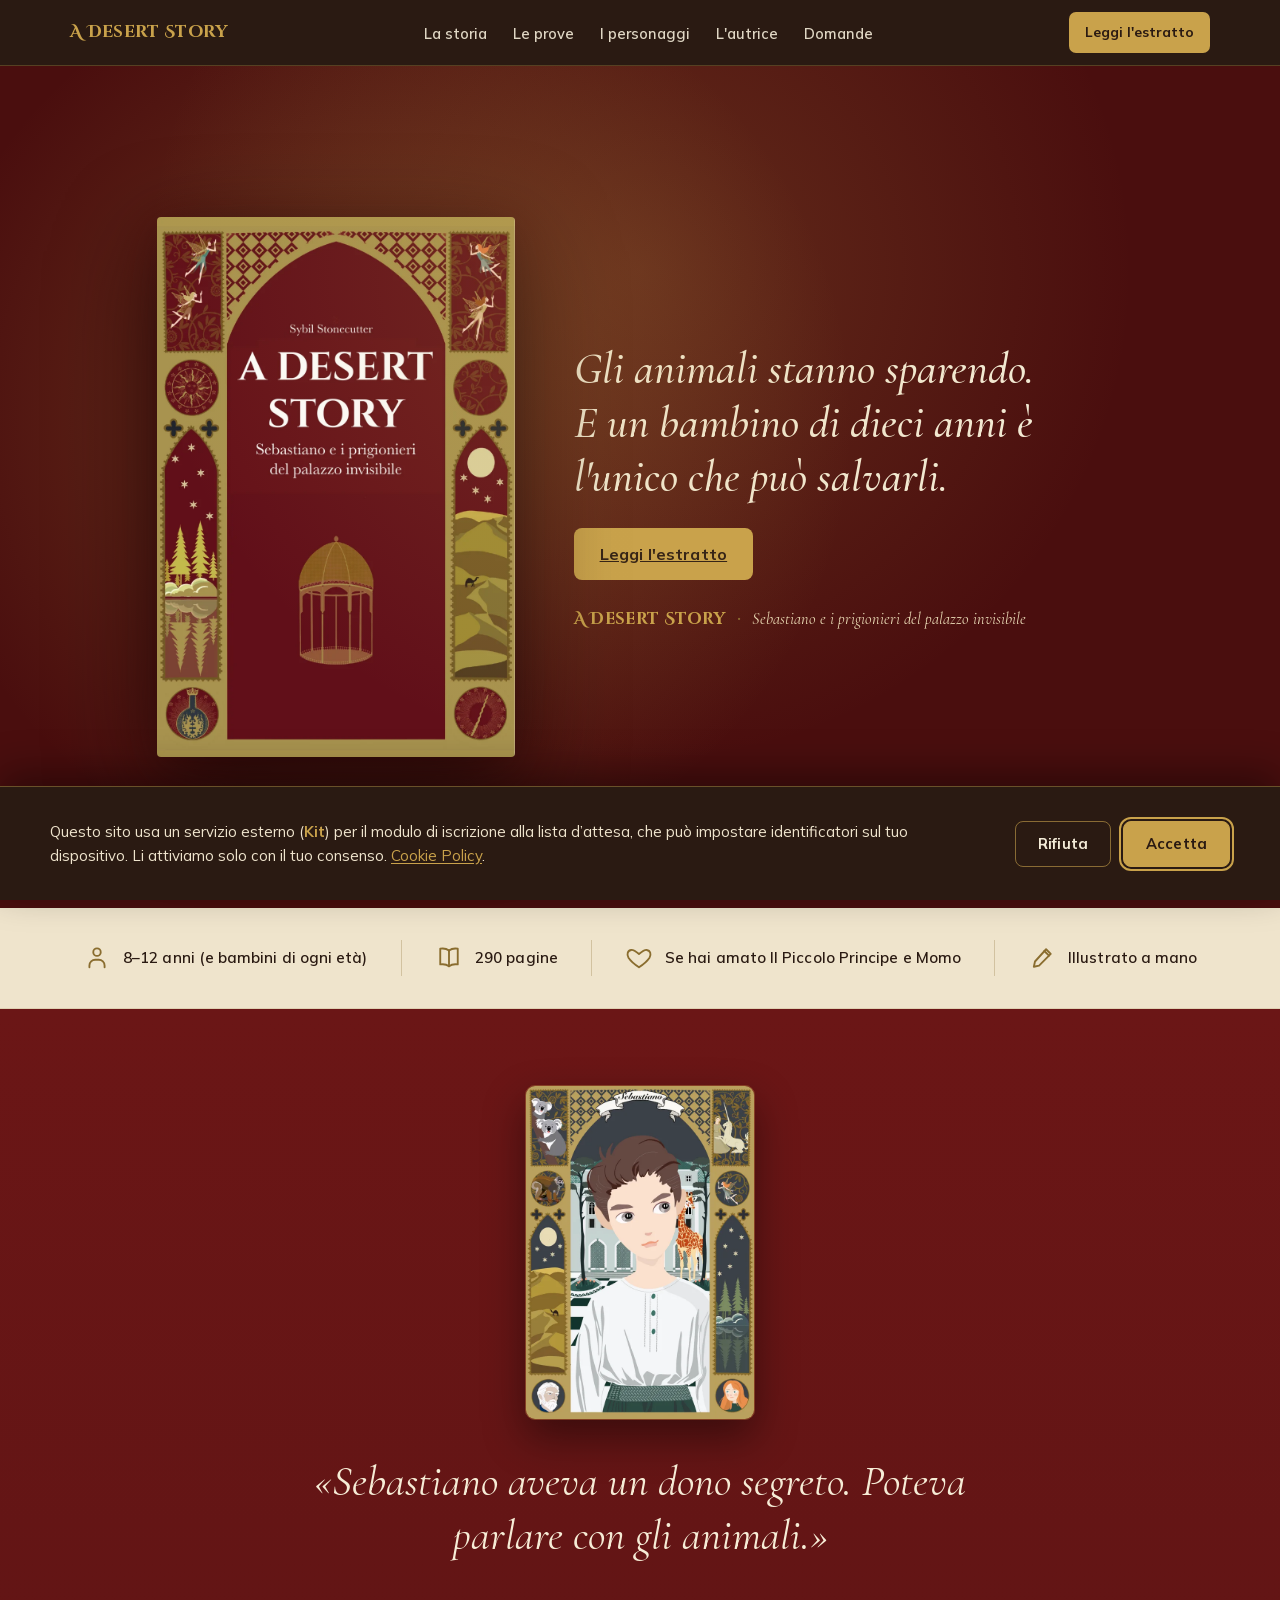
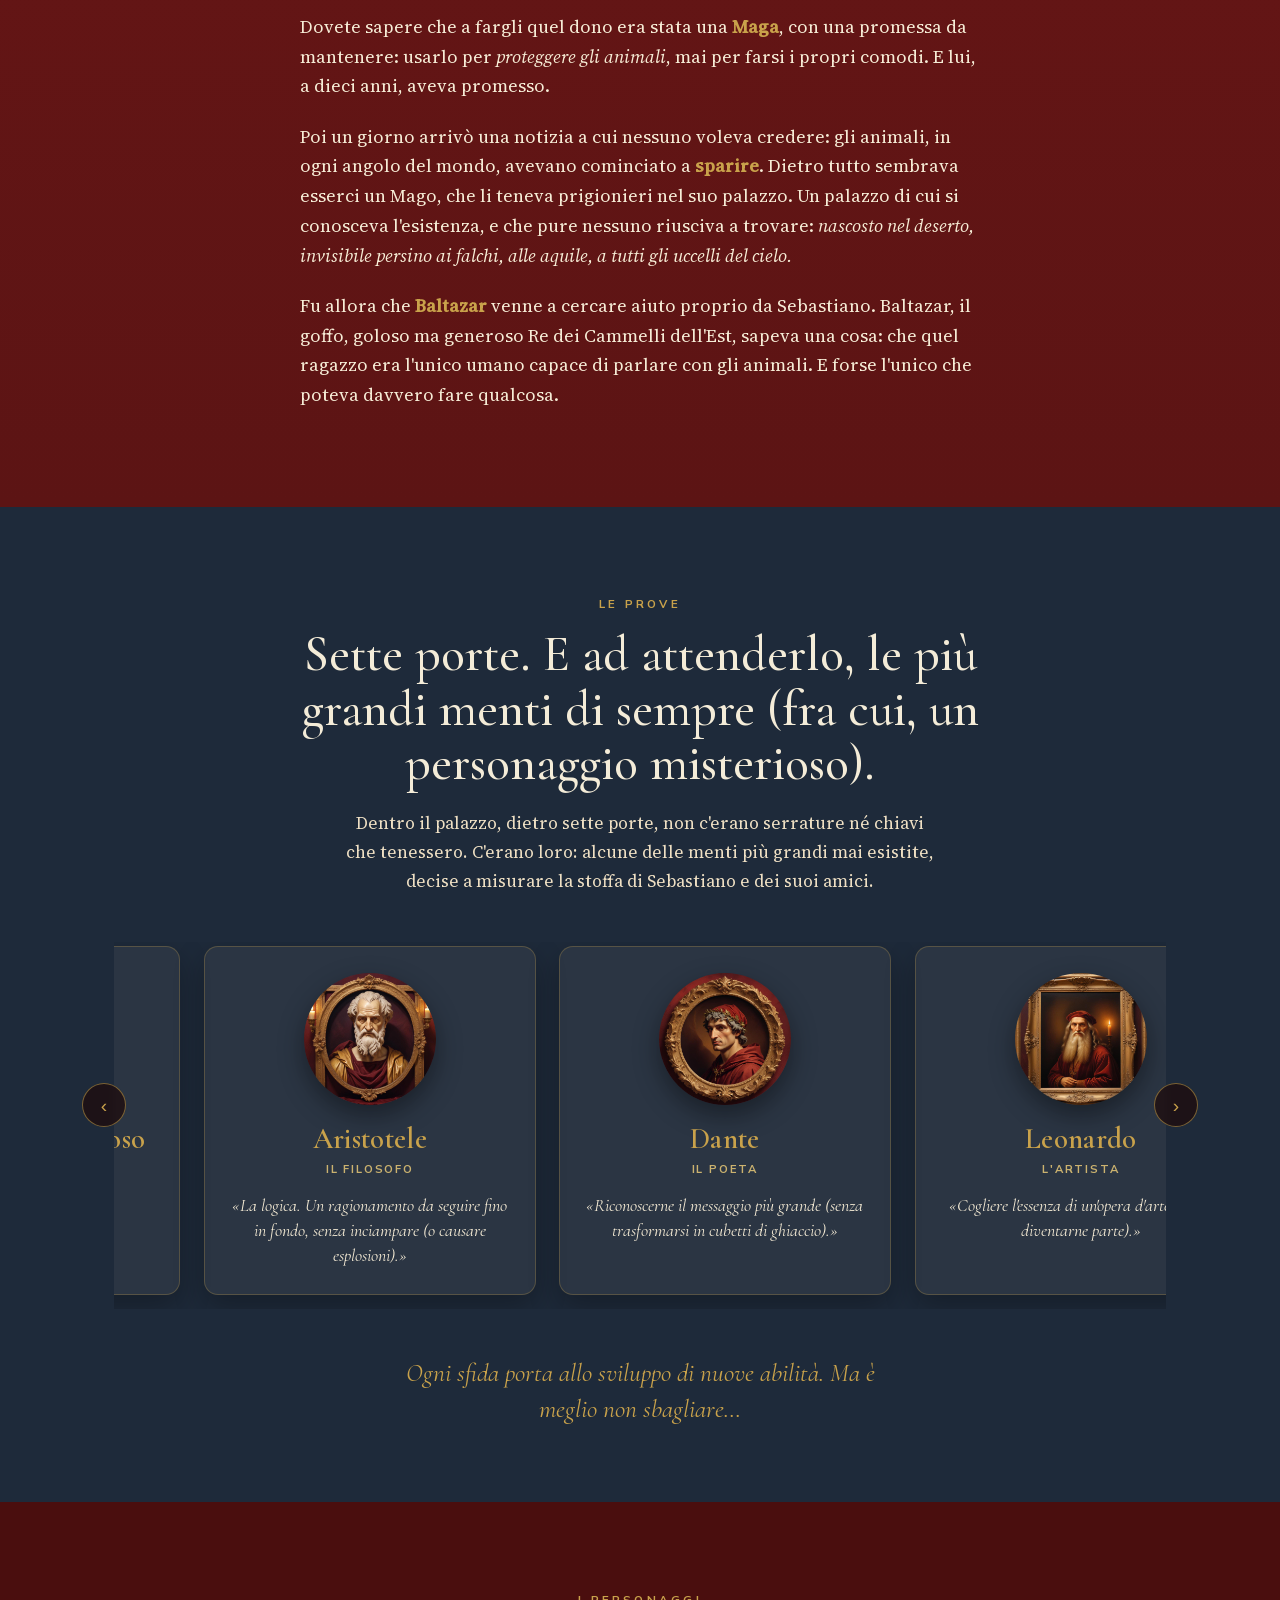
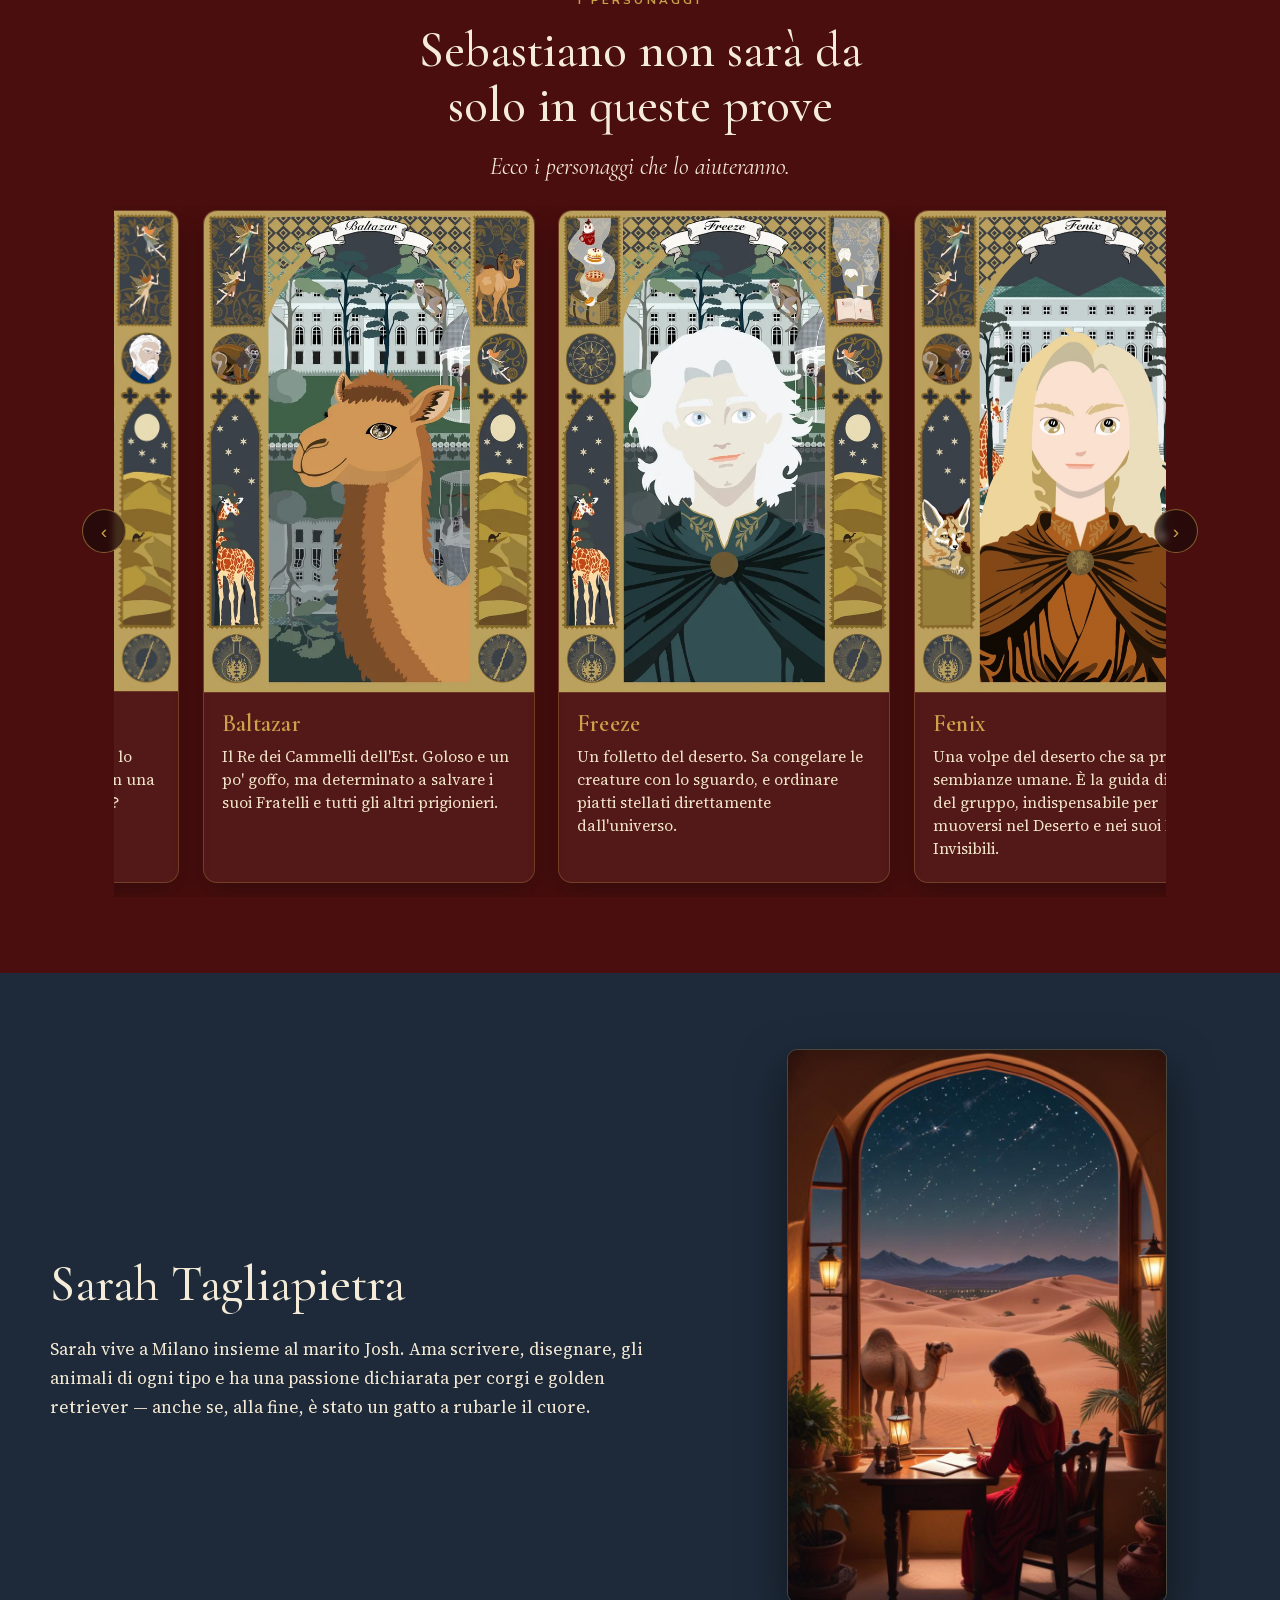
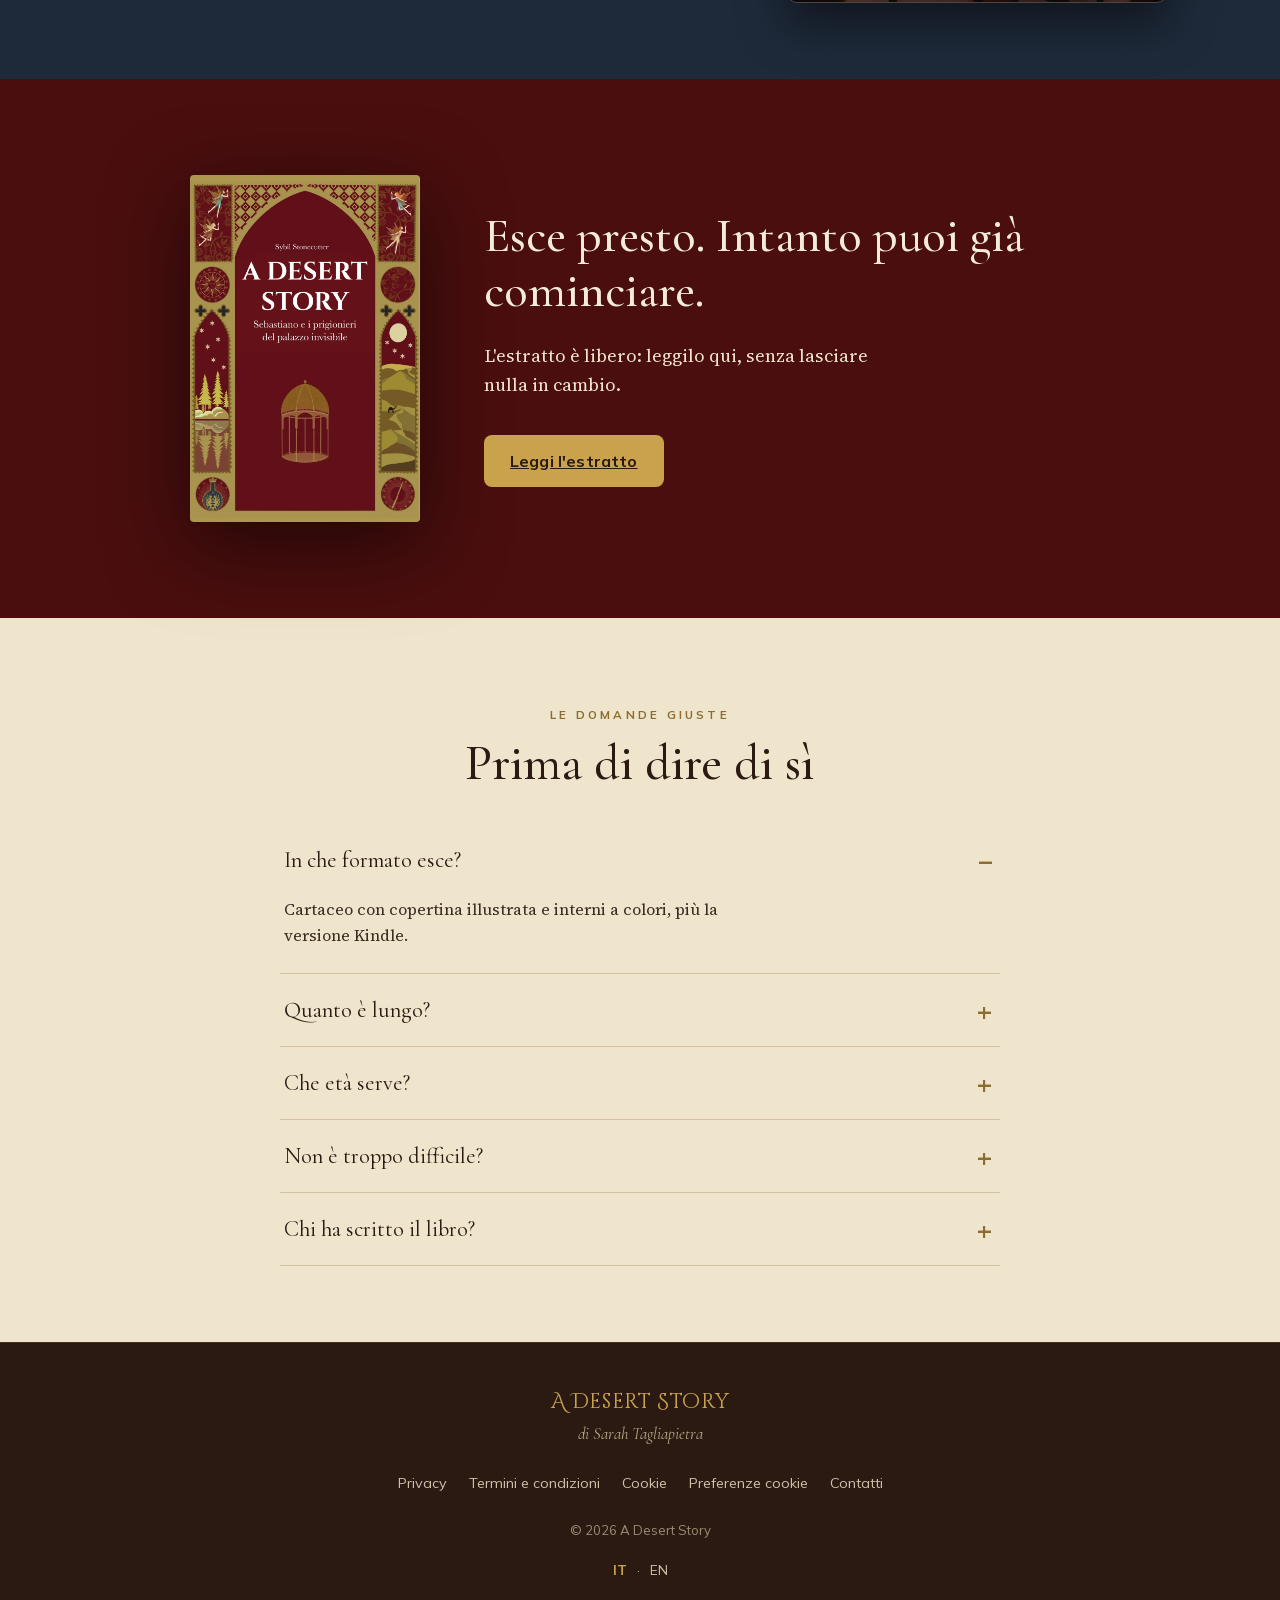
==== commit 7c7023f2: "Allinea la bio dell'autrice a quella stampata nel libro La pagina autrice portava tre paragrafi sull" ====
--- a/index.html
+++ b/index.html
@@ -1367,9 +1367,7 @@
     <div>
       <p class="kicker gold" style="margin-bottom:16px;">Chi ti racconterà questa storia</p>
       <h2 class="section-title" style="margin-bottom:24px;">Sarah Tagliapietra</h2>
-      <p>Sarah non ha mai smesso di cercare la meraviglia, in un mondo che, a prima vista, ad occhi non attenti, può sembrare a volte grigio.</p>
-      <p>C'è chi crede alla magia e c'è chi cerca la regola dietro ogni cosa visibile e c'è chi, come Sarah, fa entrambe le cose e, pur non avendo più dieci anni, guarda ancora il mondo a bocca aperta.</p>
-      <p>Ha scritto e illustrato questo libro per una ragione sola: passare quella meraviglia a chi è ancora bambino e a chi si porta dentro un bambino che sa che la realtà non è solo ciò che si vede (a volte nasconde una rana-sirena…)</p>
+      <p>Sarah vive a Milano insieme al marito Josh. Ama scrivere, disegnare, gli animali di ogni tipo e ha una passione dichiarata per corgi e golden retriever — anche se, alla fine, è stato un gatto a rubarle il cuore.</p>
     </div>
     <figure class="sybil-portrait">
       <img src="img/sarah.jpg" width="832" height="1216" loading="lazy" alt="Sarah, ritratta di spalle mentre scrive davanti a una finestra affacciata su un mondo incantato.">
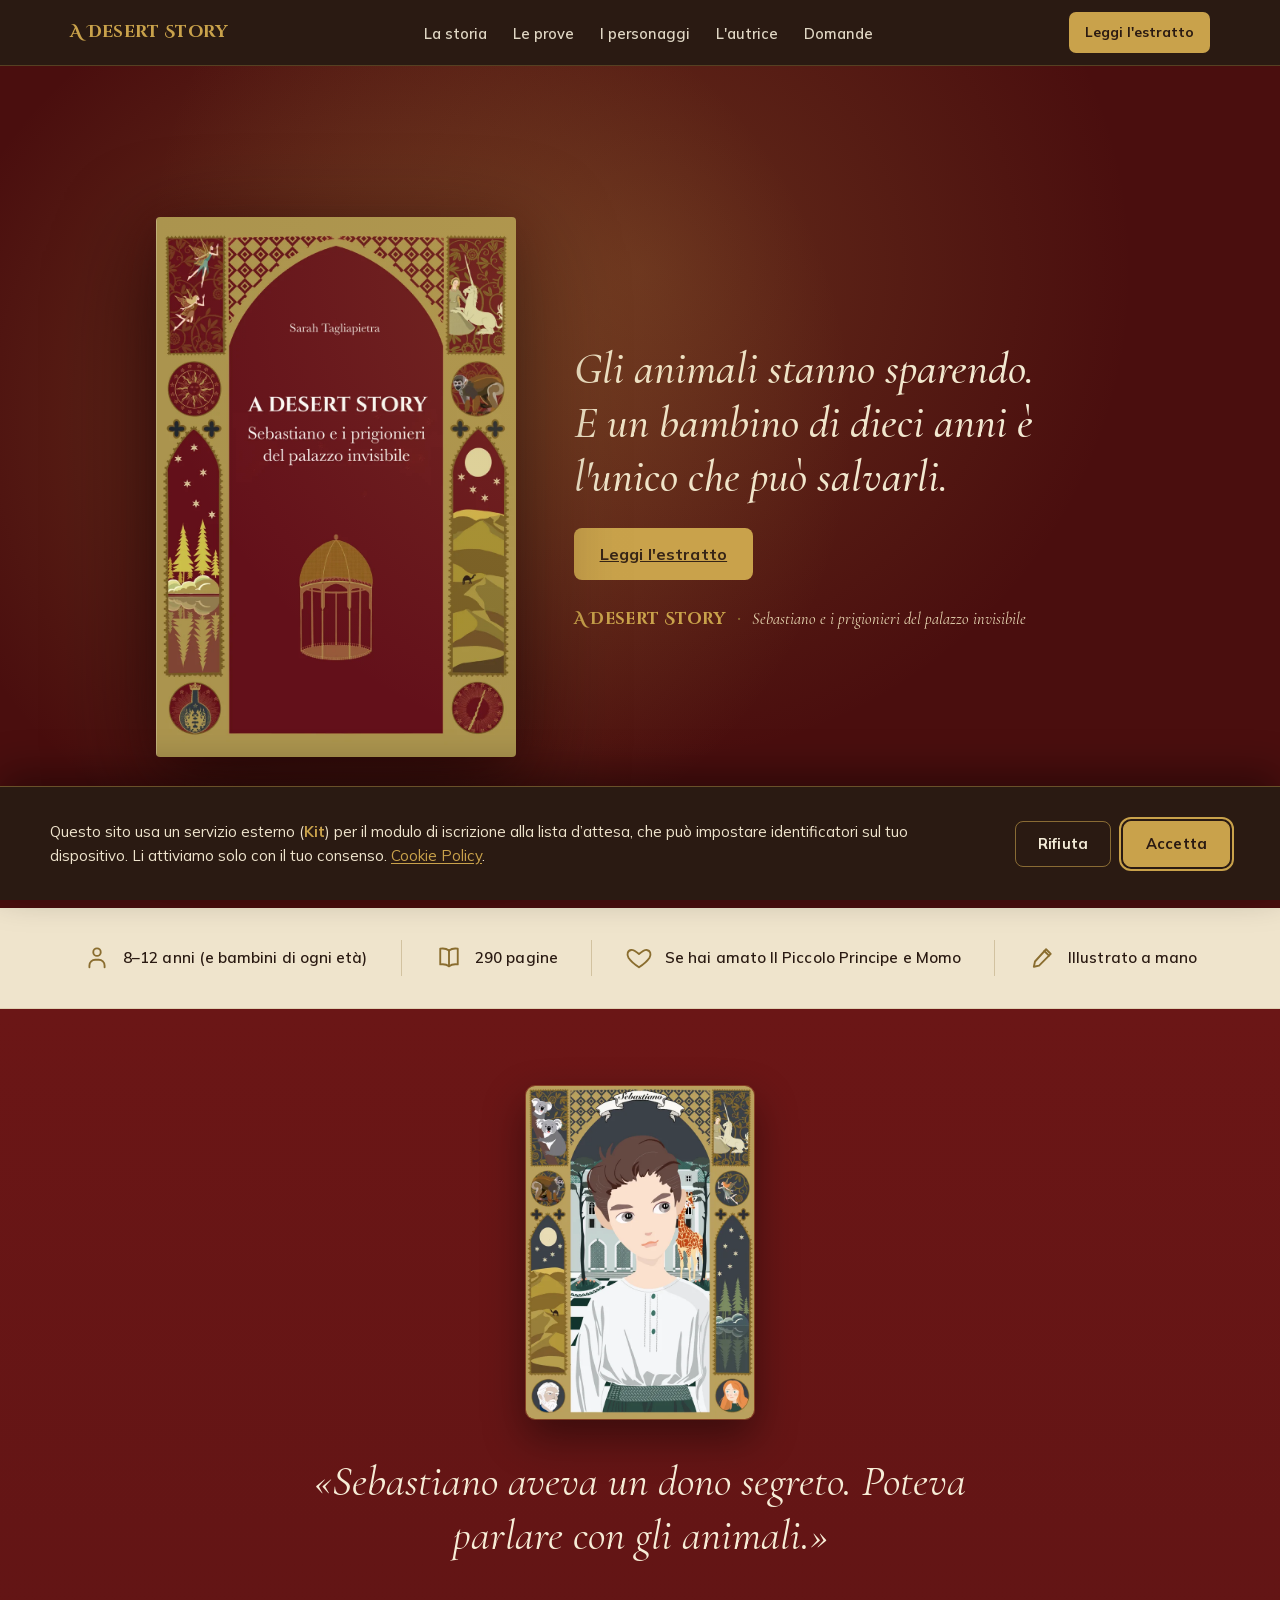
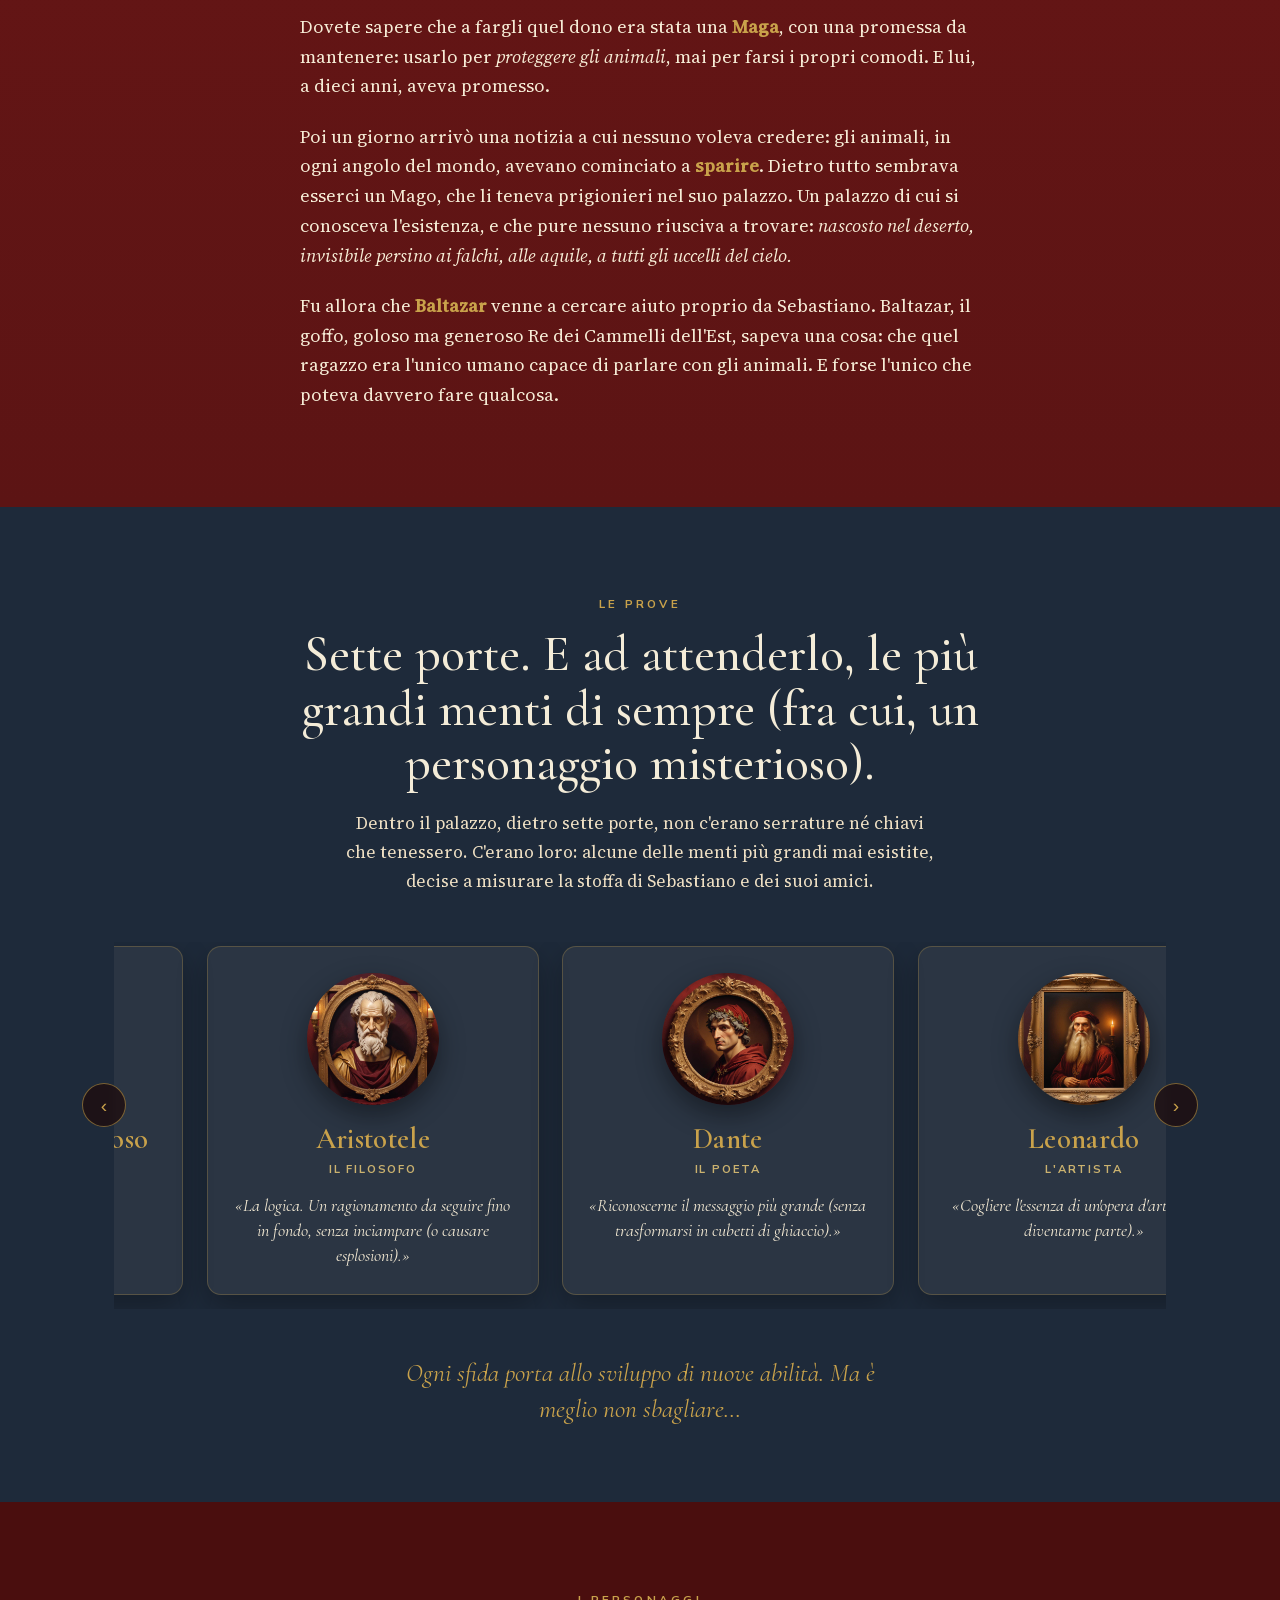
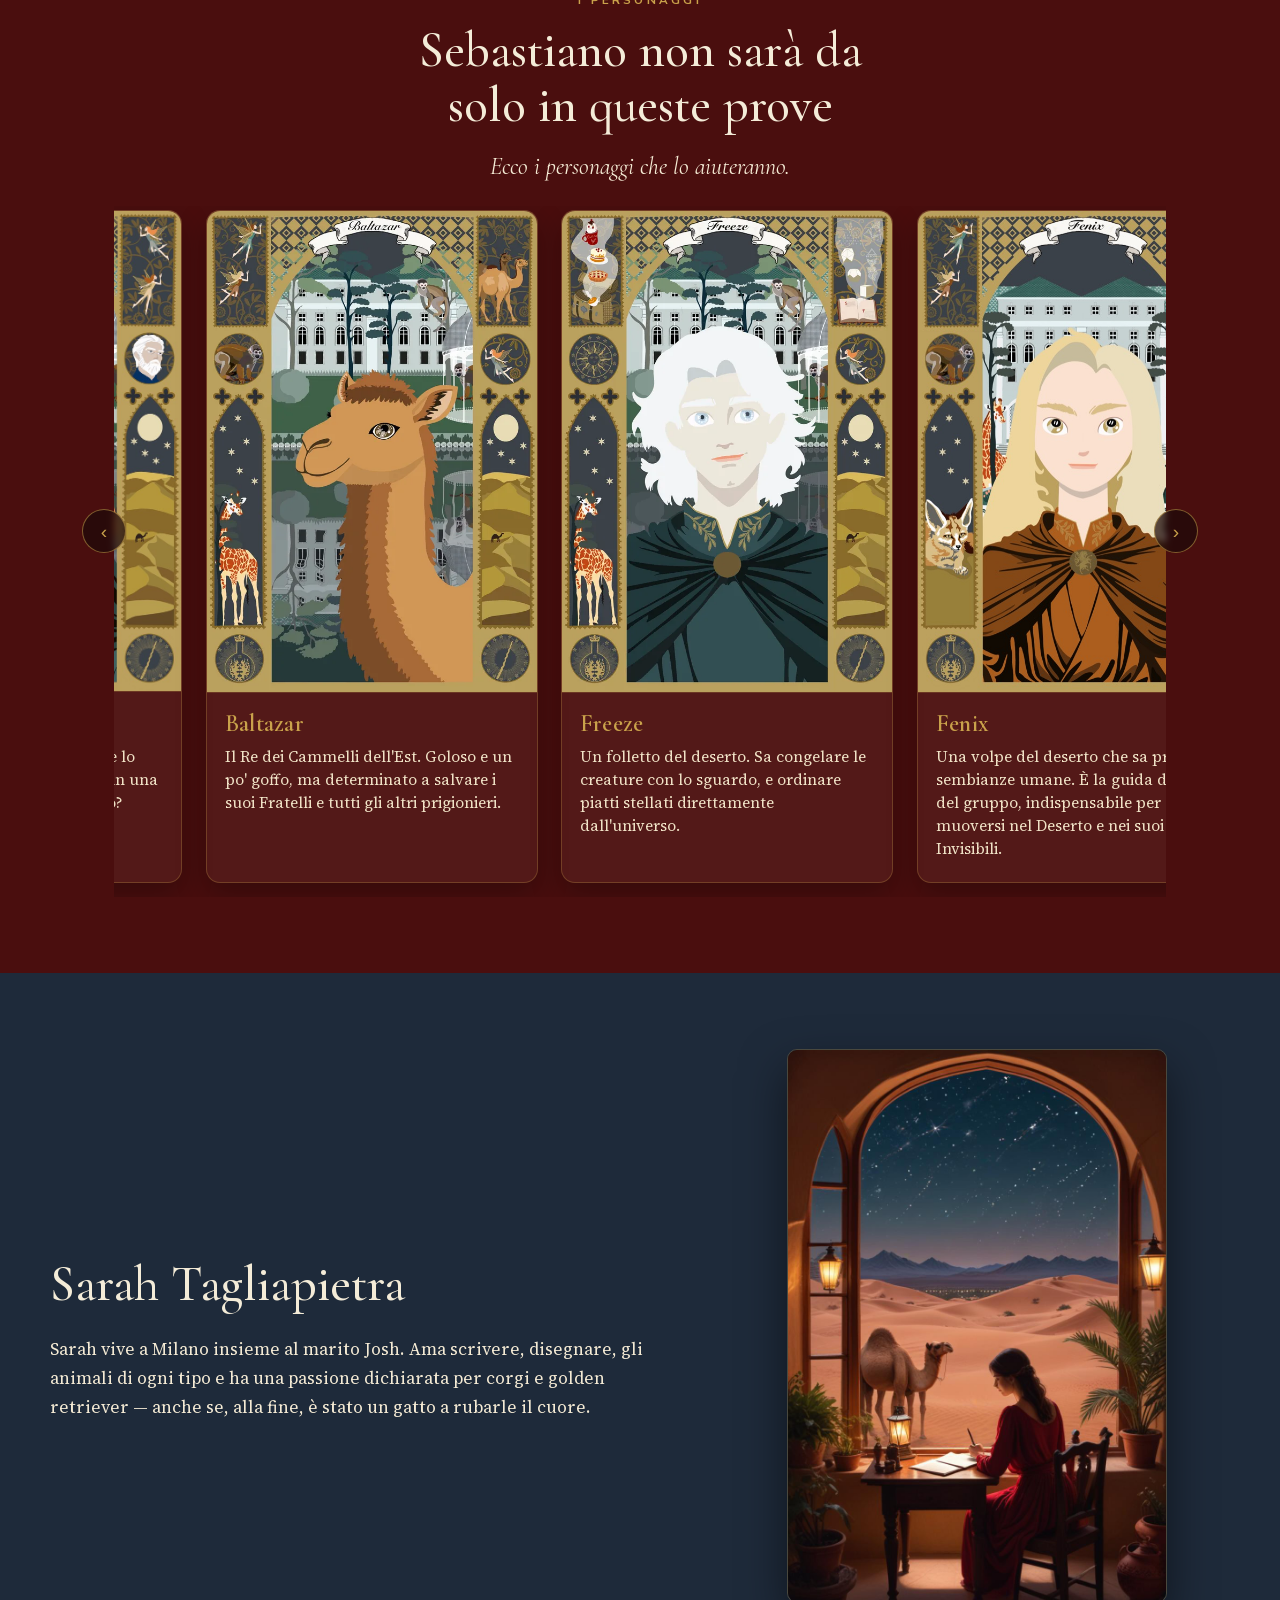
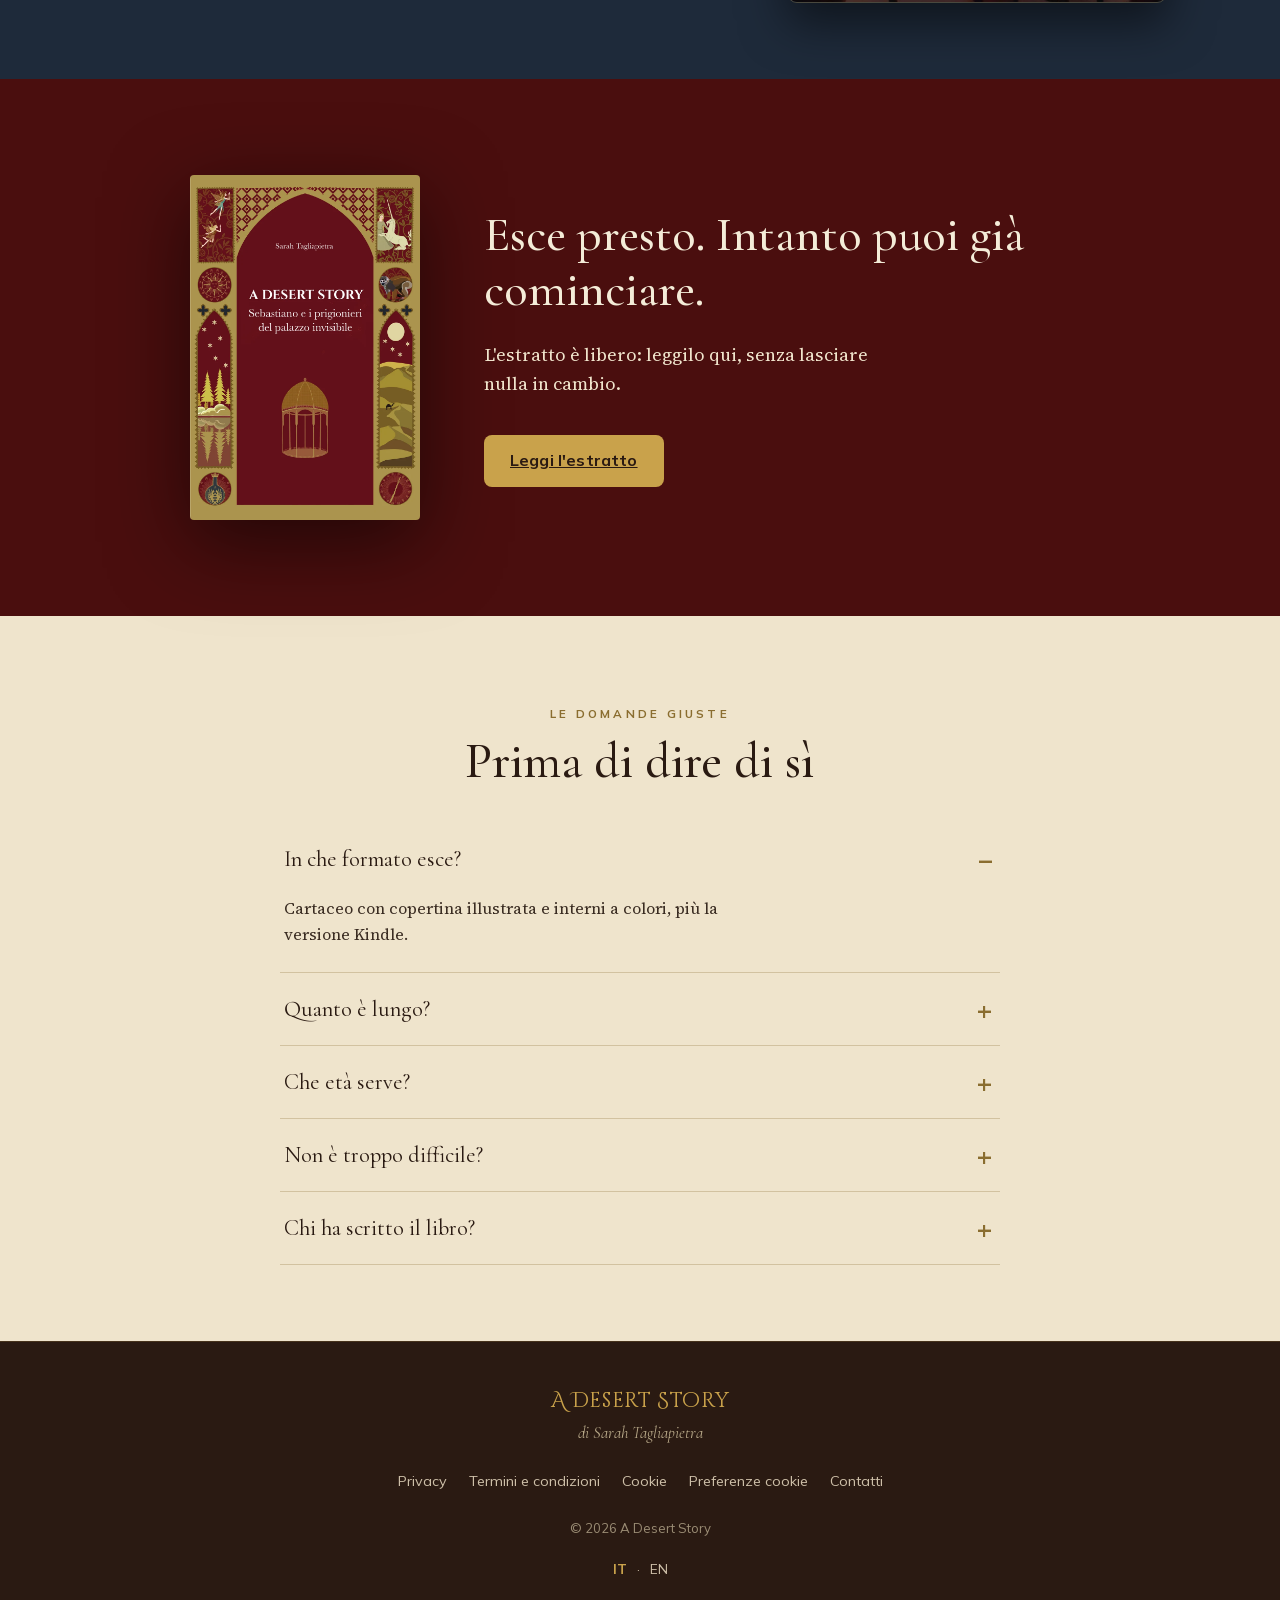
==== commit 8e61145e: "Rifa la copertina del sito dal PDF di stampa L'immagine in home portava stampato lo pseudonimo ritir" ====
--- a/index.html
+++ b/index.html
@@ -1148,7 +1148,7 @@
   <div class="glow" aria-hidden="true"></div>
   <div class="wrap hero-grid">
     <div class="hero-visual">
-      <img class="hero-cover" src="img/copertina.webp" width="900" height="1356"
+      <img class="hero-cover" src="img/copertina.webp" width="900" height="1350"
            alt="Copertina di A Desert Story: un arco dorato su fondo bordeaux, con un padiglione dorato nel deserto.">
     </div>
     <div class="hero-text">
@@ -1382,7 +1382,7 @@
 
   <!-- Variante pre-lancio (attiva) -->
   <div class="final-grid prelaunch-only">
-    <img class="final-cover" src="img/copertina.webp" width="900" height="1356"
+    <img class="final-cover" src="img/copertina.webp" width="900" height="1350"
          alt="Copertina di A Desert Story: un arco dorato su fondo bordeaux.">
     <div class="inner">
       <h2>Esce presto. Intanto puoi già cominciare.</h2>
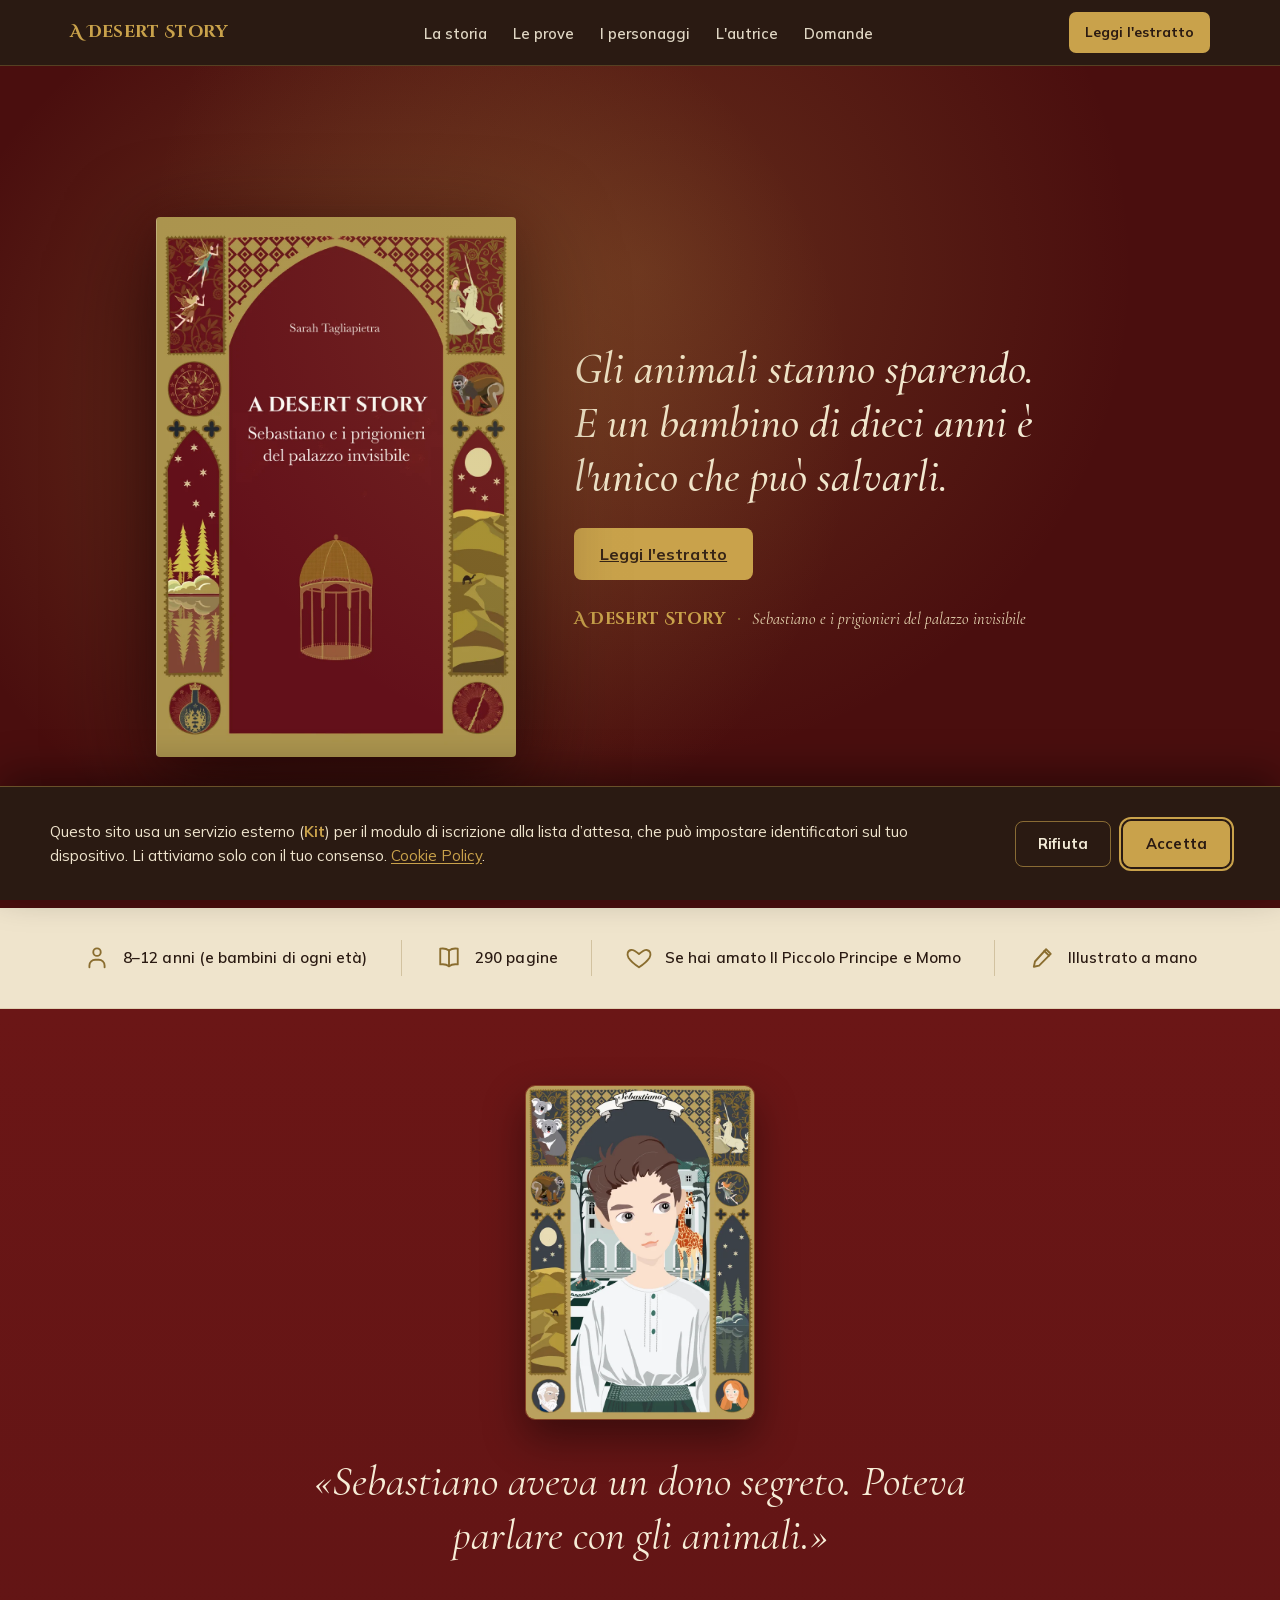
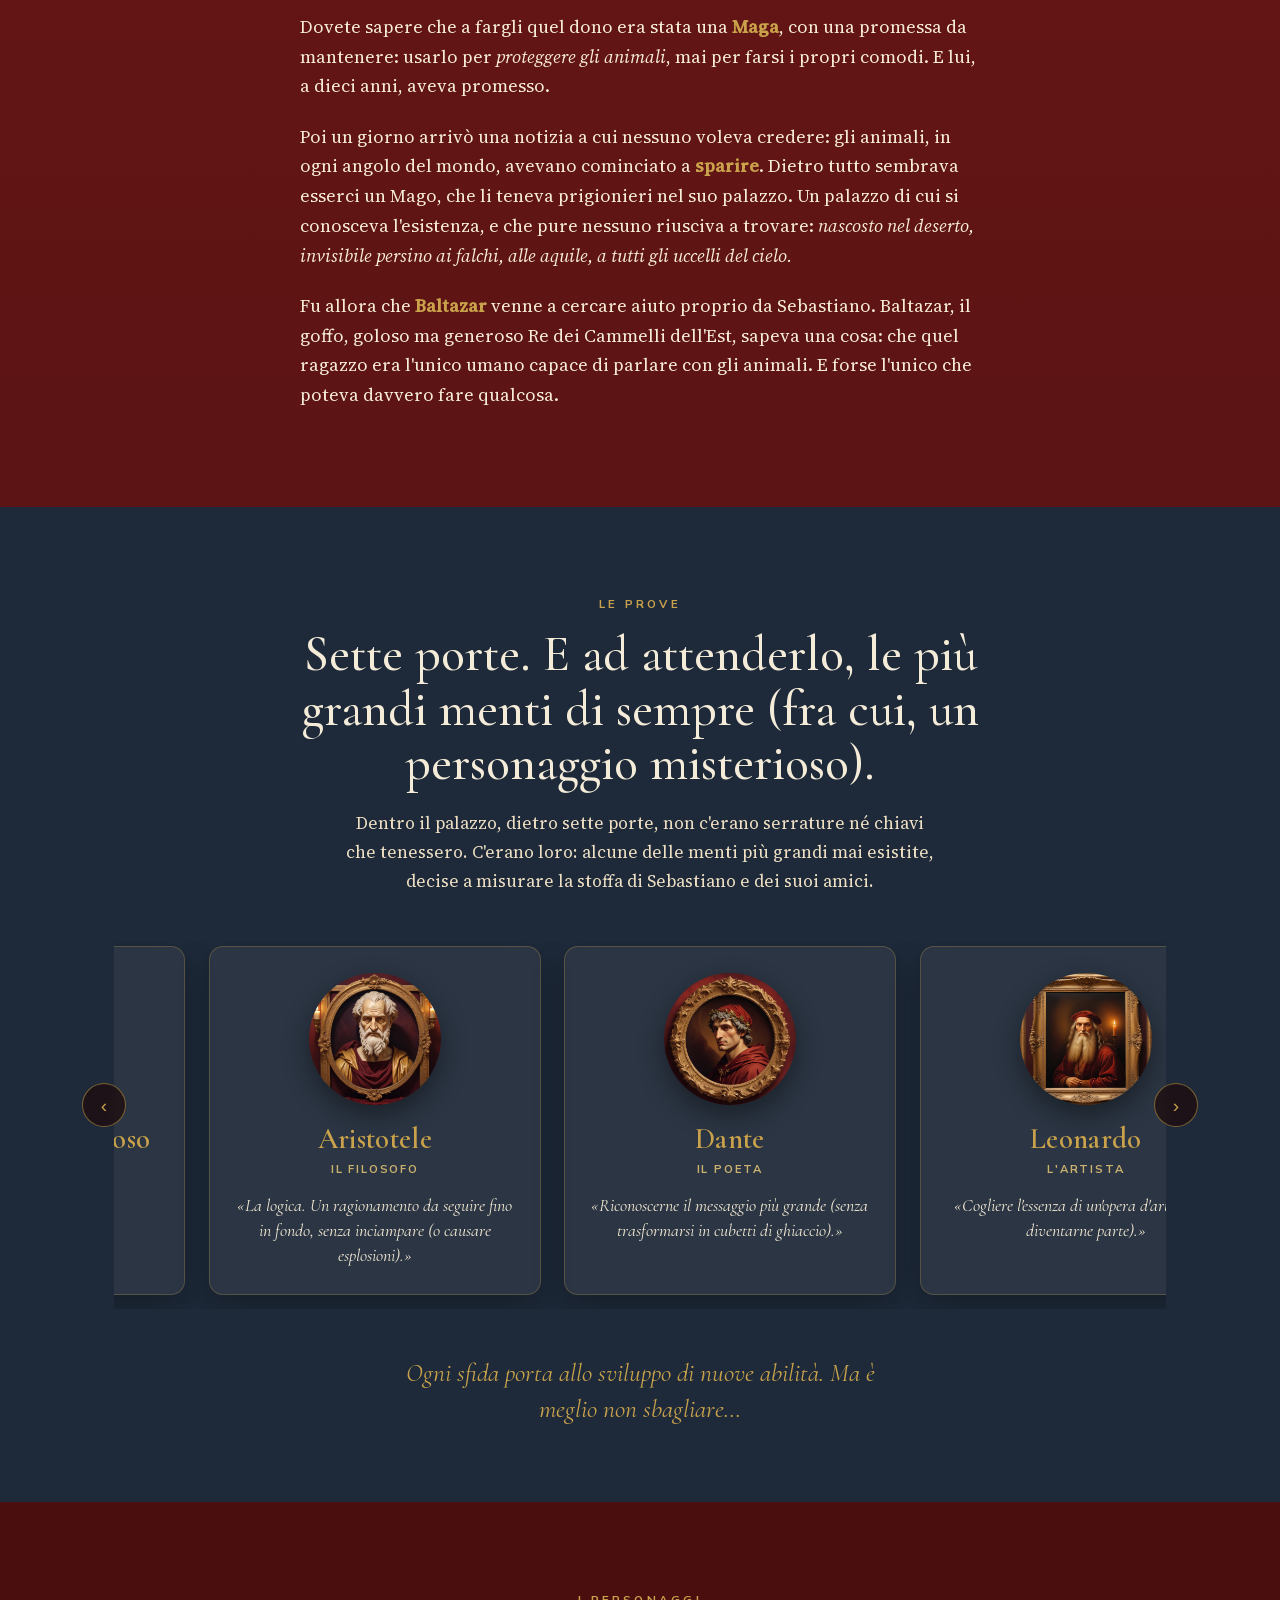
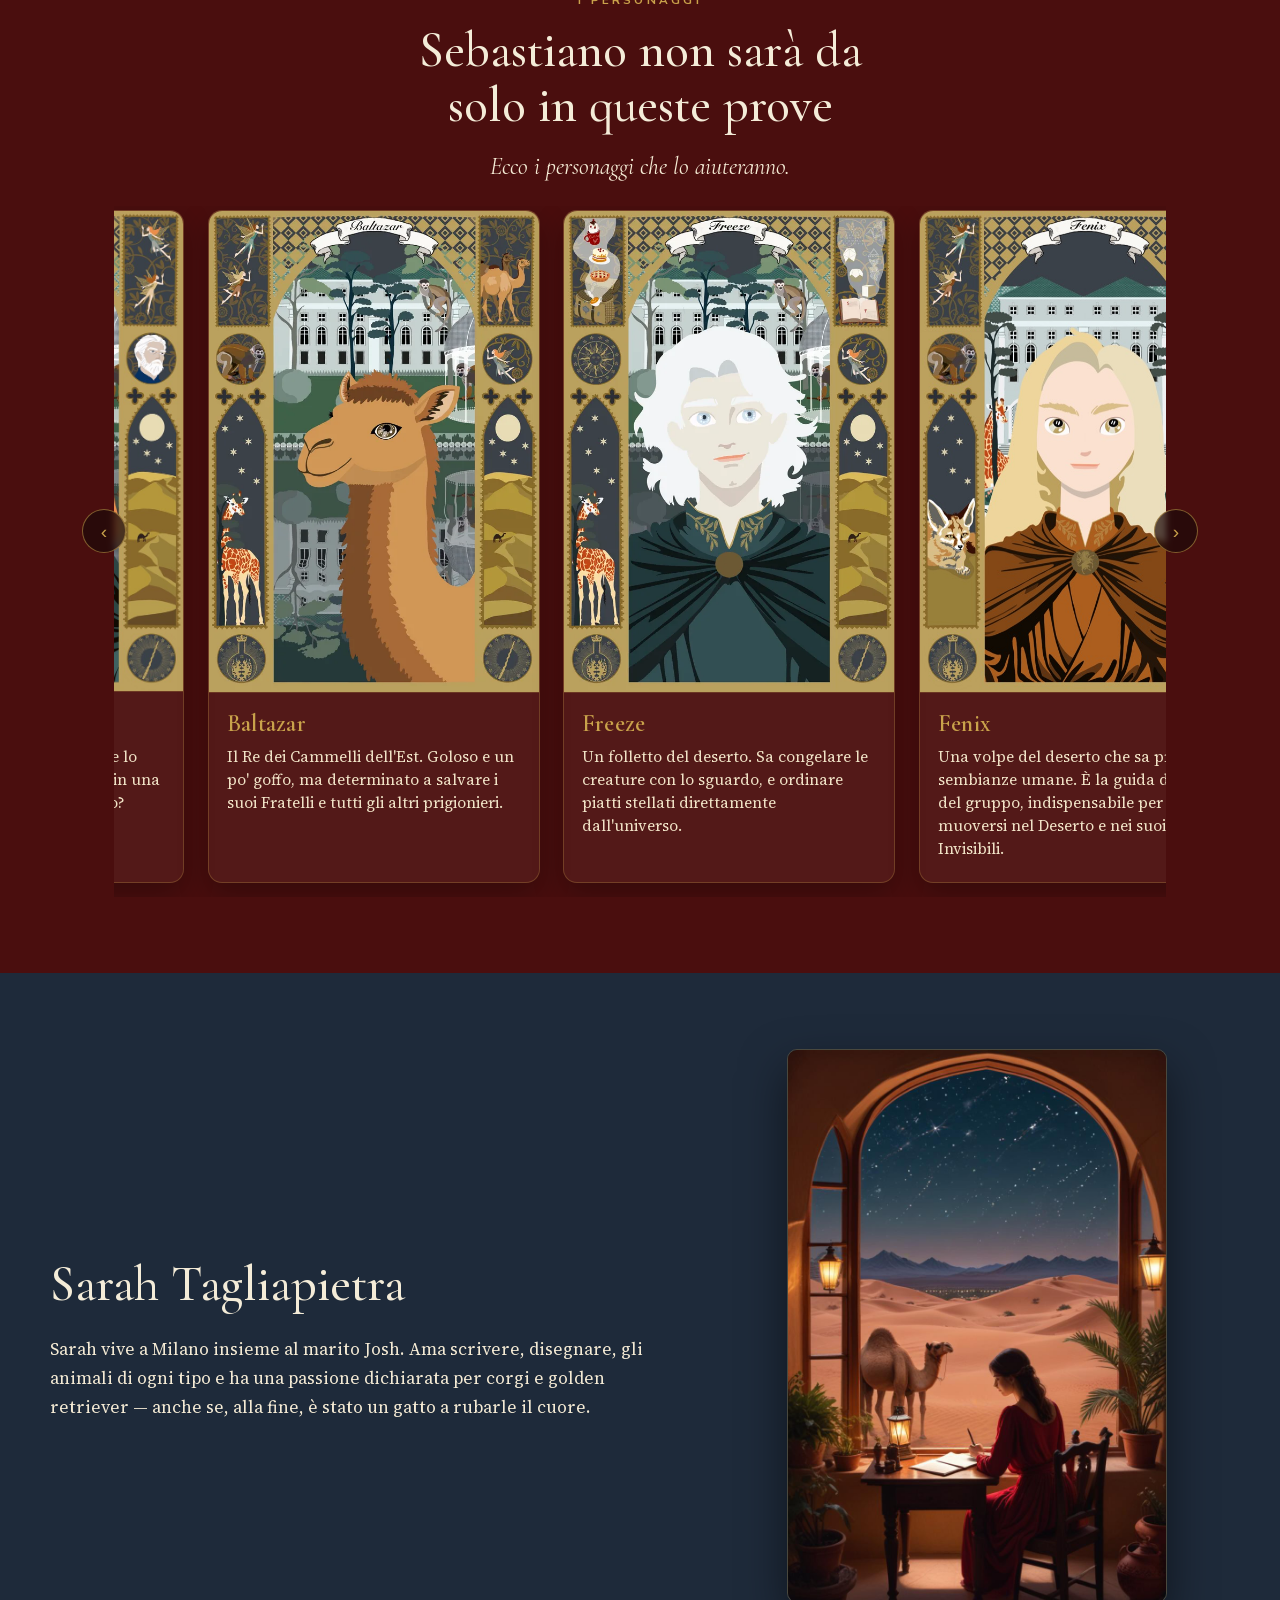
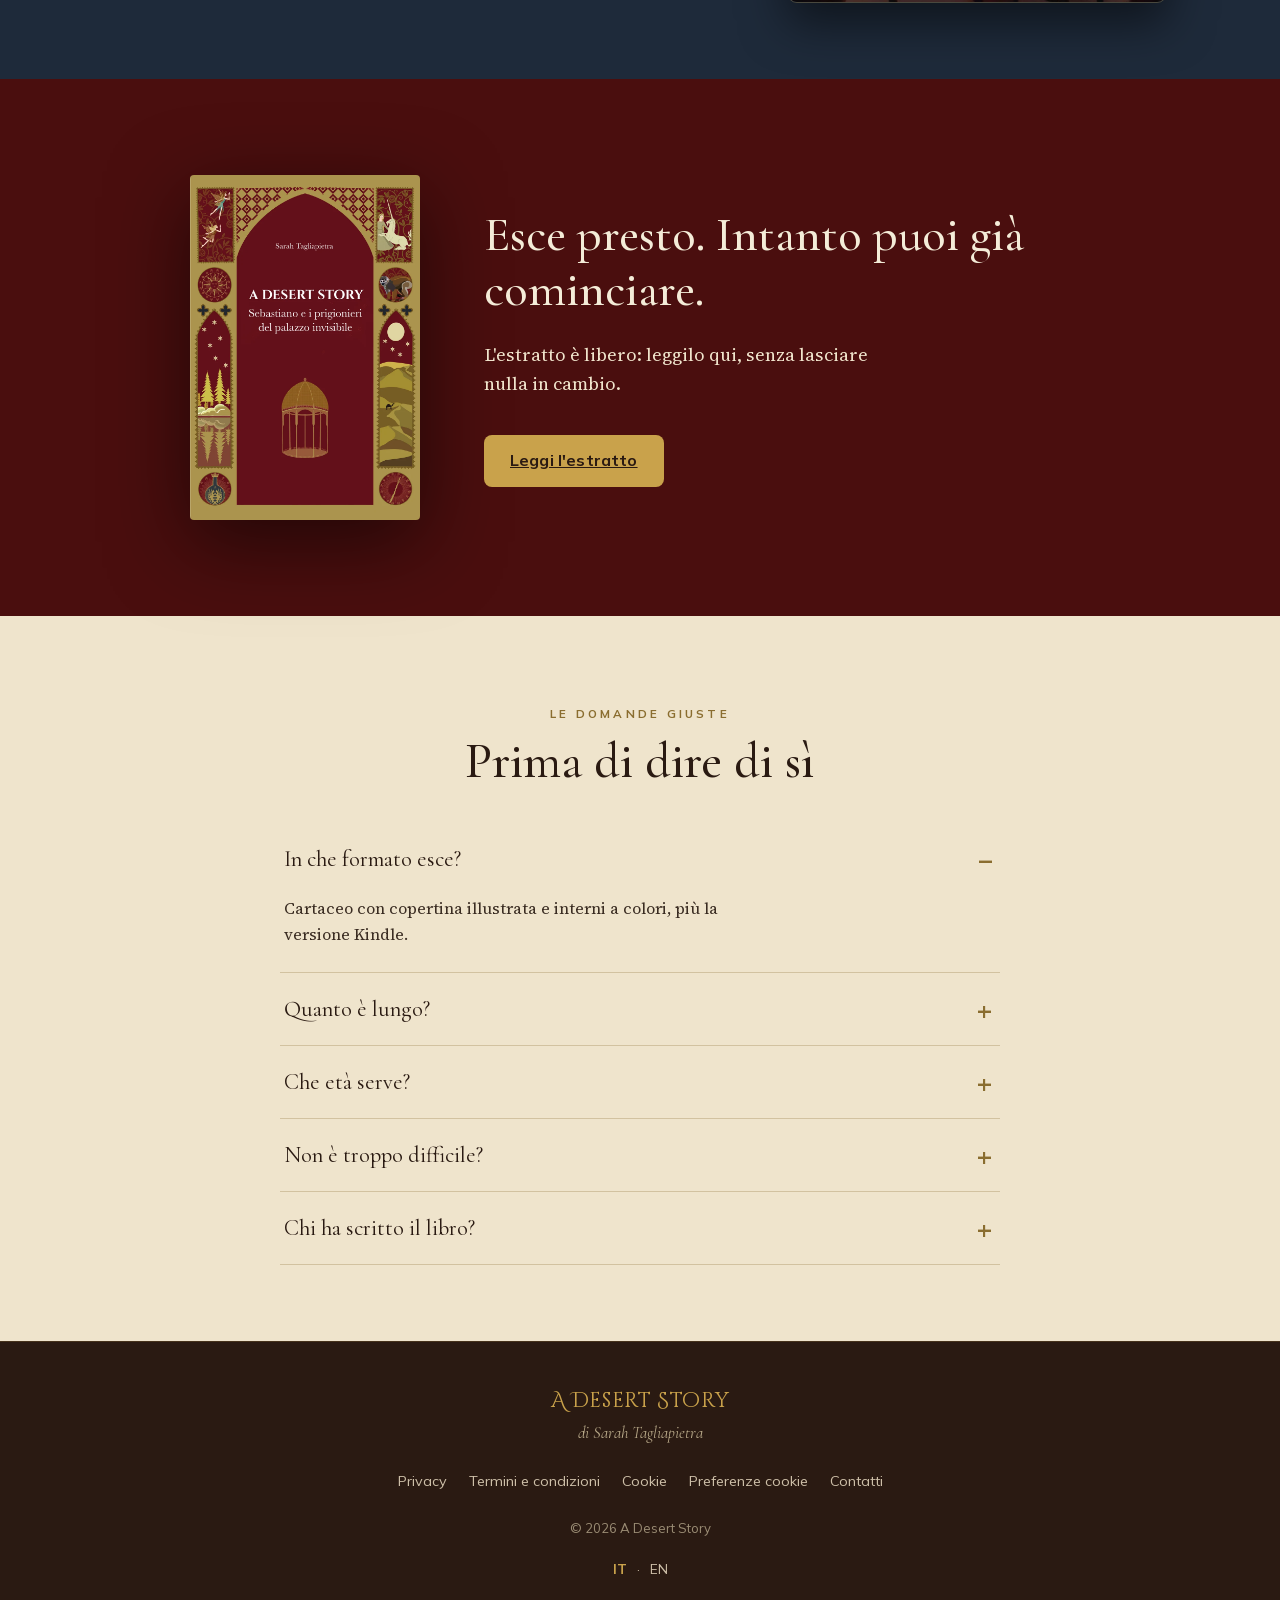
==== commit 851c90cb: "Bypassa la cache CDN sulla copertina (?v=2) e corregge l'altezza nell'estratto Il CDN Hostinger tien" ====
--- a/index.html
+++ b/index.html
@@ -1067,7 +1067,7 @@
       "inLanguage": "it",
       "numberOfPages": 290,
       "genre": ["Narrativa per ragazzi", "Fantasy", "Avventura"],
-      "image": "https://adesertstory.com/img/copertina.webp",
+      "image": "https://adesertstory.com/img/copertina.webp?v=2",
       "author": { "@id": "https://adesertstory.com/#sarah" },
       "illustrator": { "@id": "https://adesertstory.com/#sarah" },
       "audience": {
@@ -1148,7 +1148,7 @@
   <div class="glow" aria-hidden="true"></div>
   <div class="wrap hero-grid">
     <div class="hero-visual">
-      <img class="hero-cover" src="img/copertina.webp" width="900" height="1350"
+      <img class="hero-cover" src="img/copertina.webp?v=2" width="900" height="1350"
            alt="Copertina di A Desert Story: un arco dorato su fondo bordeaux, con un padiglione dorato nel deserto.">
     </div>
     <div class="hero-text">
@@ -1382,7 +1382,7 @@
 
   <!-- Variante pre-lancio (attiva) -->
   <div class="final-grid prelaunch-only">
-    <img class="final-cover" src="img/copertina.webp" width="900" height="1350"
+    <img class="final-cover" src="img/copertina.webp?v=2" width="900" height="1350"
          alt="Copertina di A Desert Story: un arco dorato su fondo bordeaux.">
     <div class="inner">
       <h2>Esce presto. Intanto puoi già cominciare.</h2>
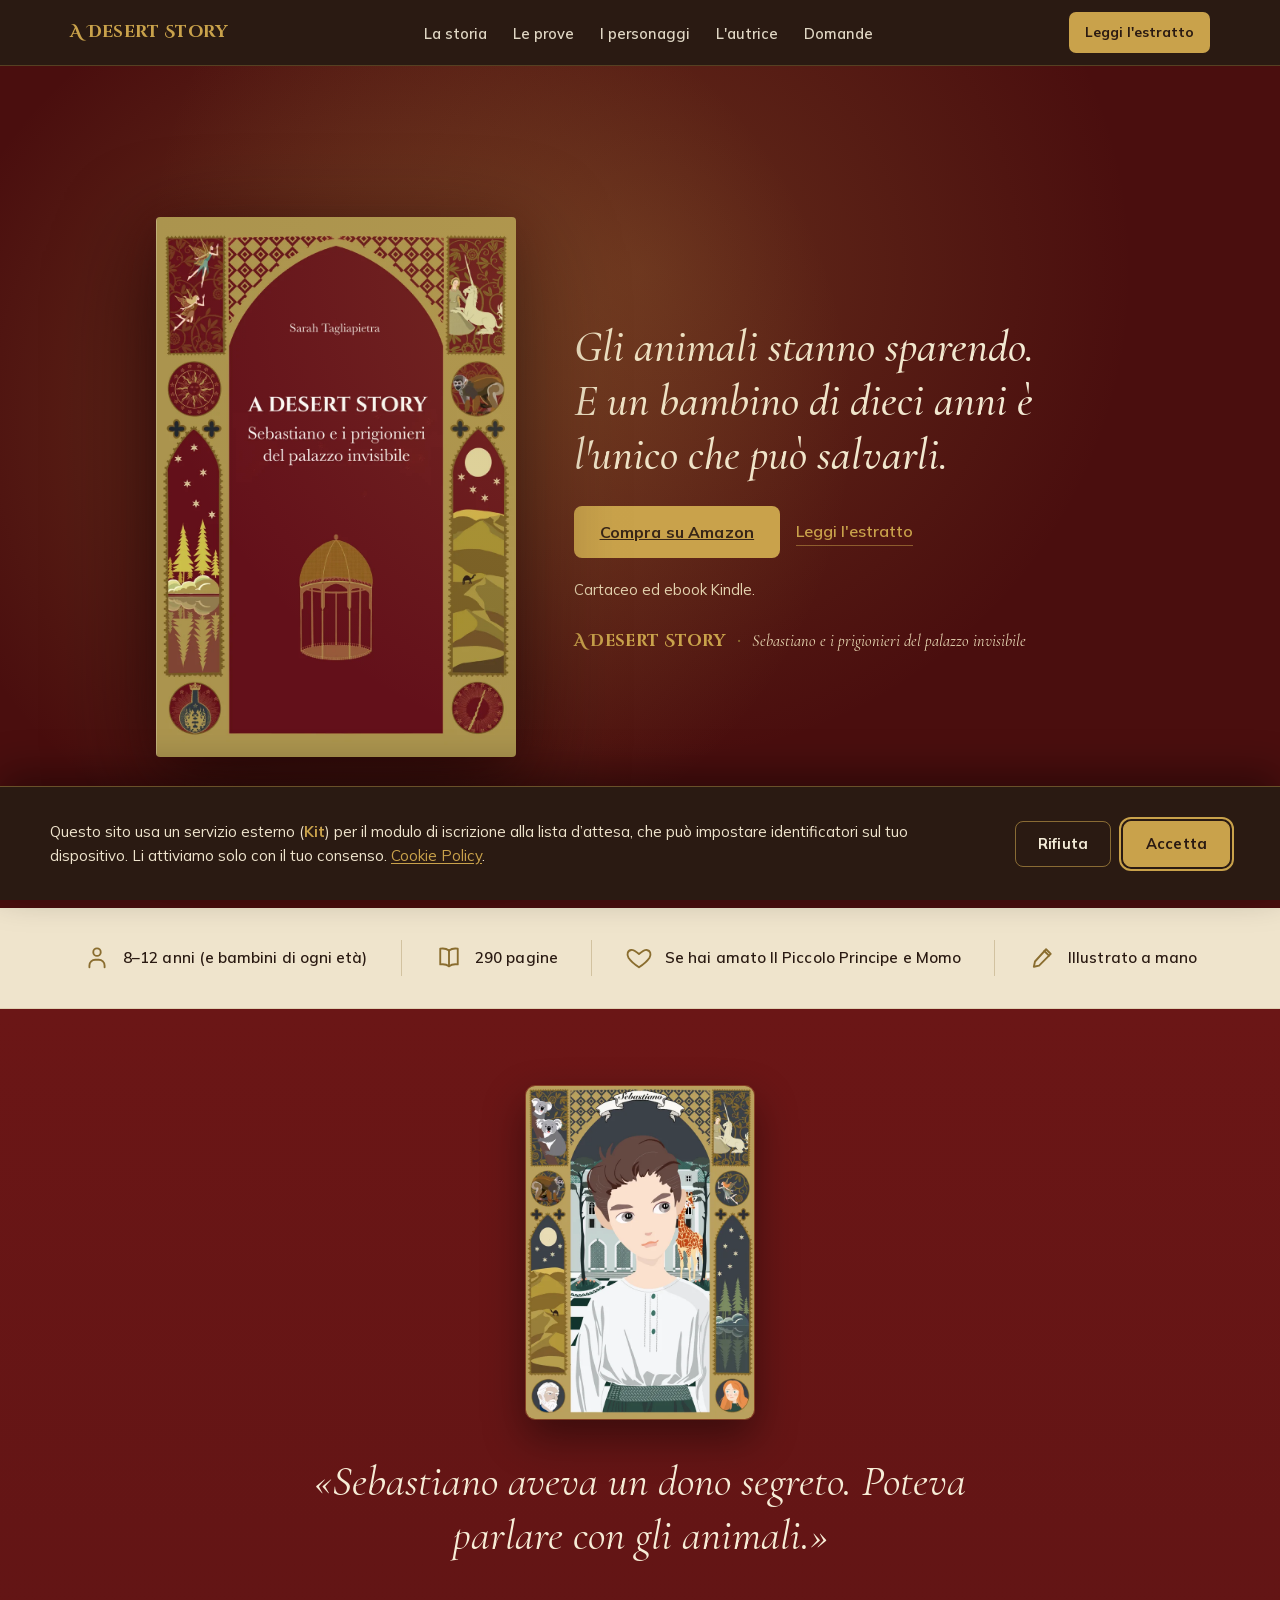
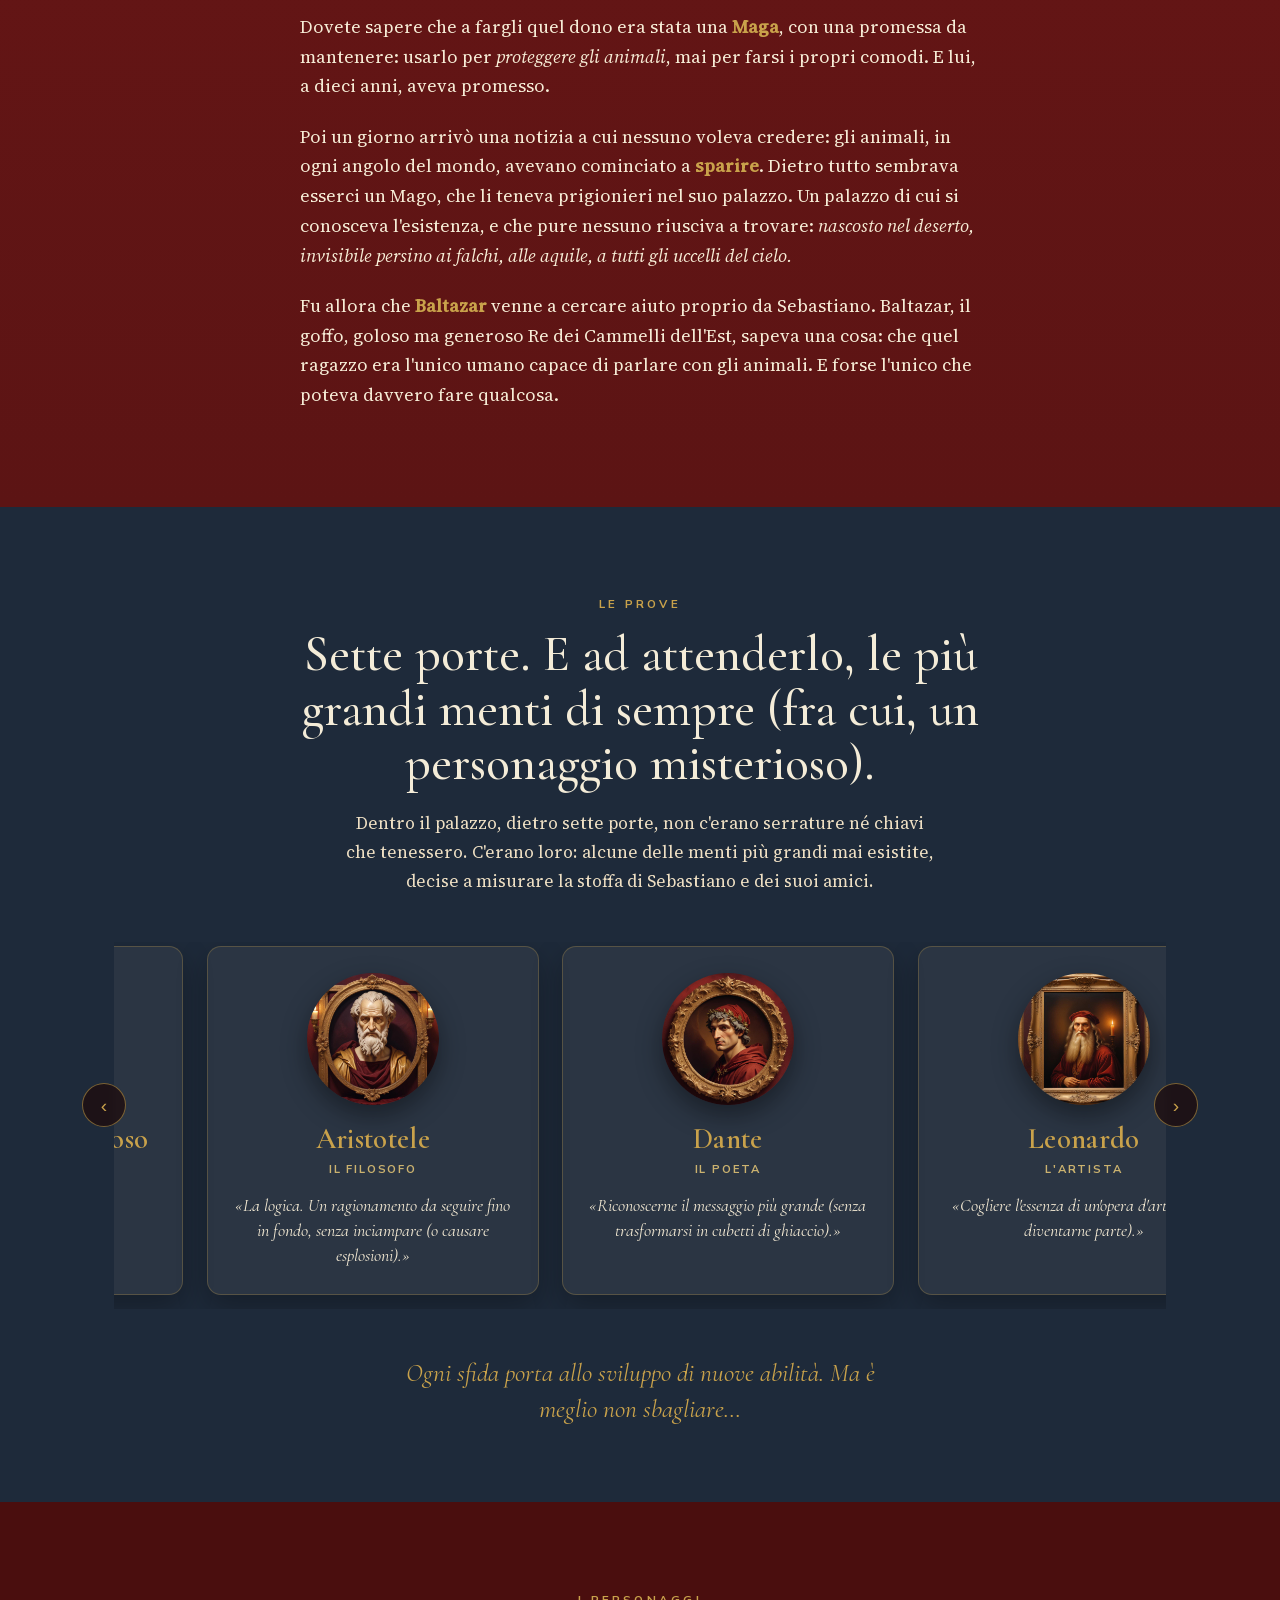
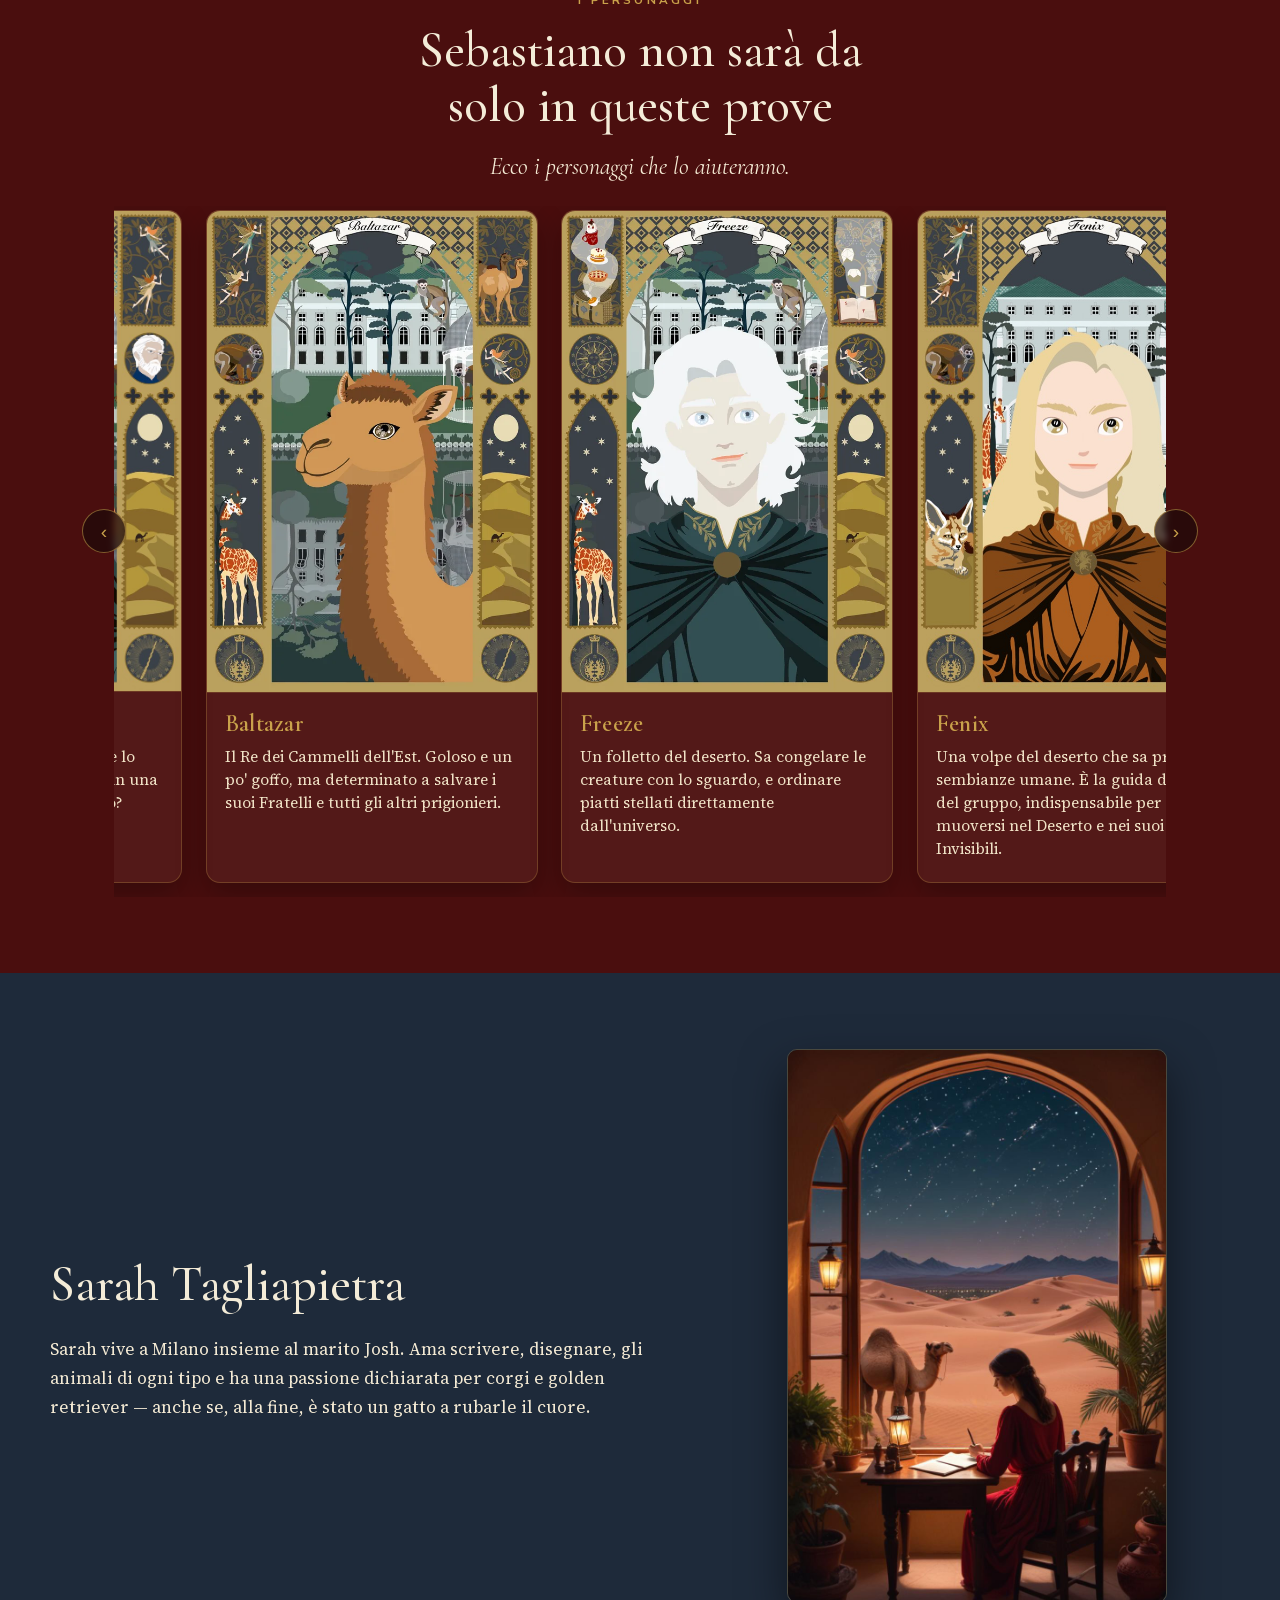
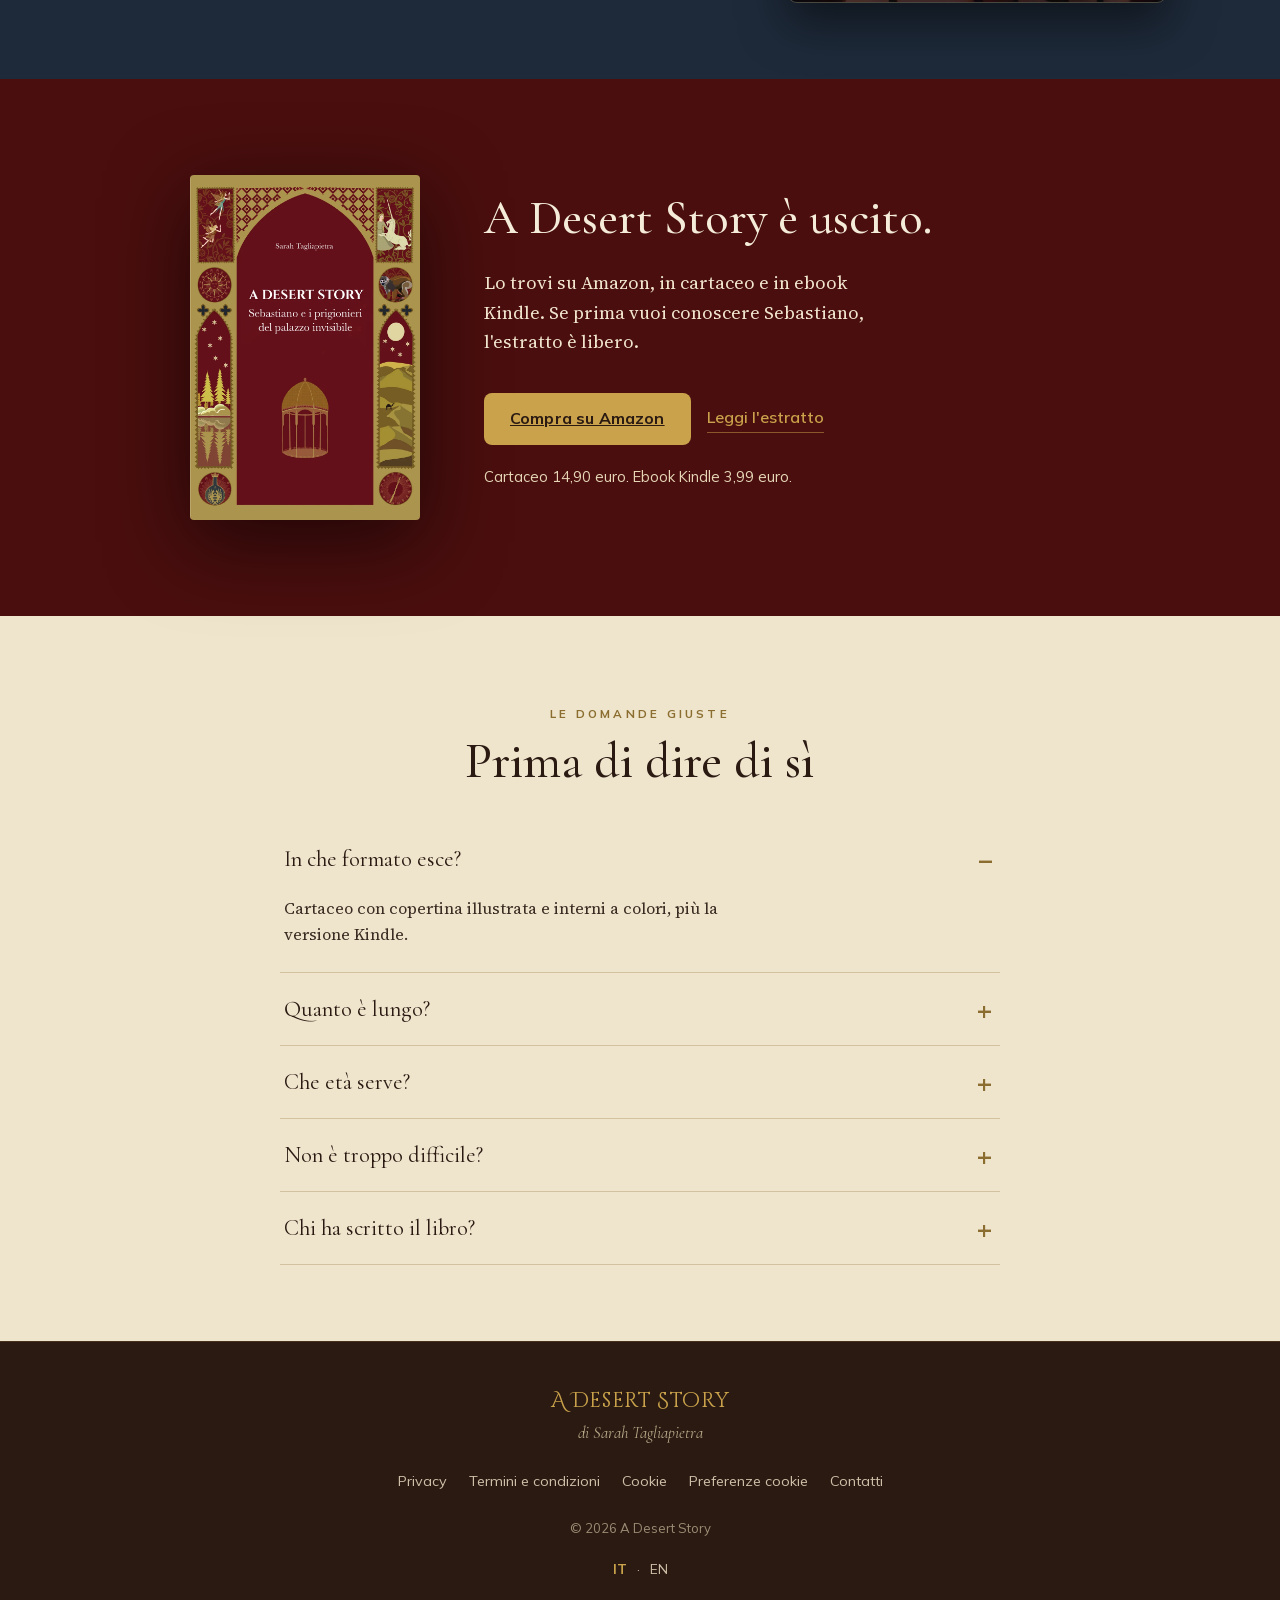
==== commit 8aa5450c: "Porta le due home a post-lancio La home italiana e quella inglese passano da «esce presto» a «e' usc" ====
--- a/index.html
+++ b/index.html
@@ -320,6 +320,7 @@
   .hero-book .hb-sep{color:var(--gold-bronze);margin:0 .45em;}
   .hero-book .hb-sub{font-family:var(--f-head);font-style:italic;color:#e9d9b6;}
   .hero-cta{max-width:480px;}
+  .hero-format{margin-top:12px;margin-bottom:0;}
   .hero .cta-micro{margin-bottom:8px;}
   .hero-reassure{margin-top:0;margin-bottom:14px;max-width:44ch;}
   /* ========== 1b. INFO-BAR (striscia chiara sotto l'hero) ========== */
@@ -815,6 +816,7 @@
     .final .final-grid p.lead{max-width:46ch;margin:0 0 36px;text-align:left;}
     .final .final-grid .signup{margin:0;justify-content:flex-start;}
     .final .final-grid .reassure{text-align:left;}
+    .final .final-actions{justify-content:flex-start;}
   }
   /* post-launch variant (predisposta, non attiva) */
   .launched-only{display:none;}
@@ -876,6 +878,8 @@
     .hero-reassure{margin-inline:auto;margin-bottom:10px;}
     .hero .signup{margin:0 auto;justify-content:center;}
     .hero-cta{margin-inline:auto;}
+    .hero-cta .amz-row{justify-content:center !important;}
+    .hero-format{text-align:center;}
 
     .keys{grid-template-columns:1fr;gap:16px;}
     .testi-grid{grid-template-columns:1fr;gap:16px;}
@@ -1154,7 +1158,11 @@
     <div class="hero-text">
       <p class="hero-headline">Gli animali stanno sparendo.<br>E un bambino di dieci anni è l'unico che può salvarli.</p>
       <div class="hero-cta">
-        <a class="btn-gold" href="estratto/index.html">Leggi l'estratto</a>
+        <div class="amz-row" style="justify-content:flex-start;">
+          <a class="btn-gold" href="https://www.amazon.it/dp/B0HKR9F6R9" target="_blank" rel="noopener">Compra su Amazon</a>
+          <a class="amz-secondary" href="estratto/index.html">Leggi l'estratto</a>
+        </div>
+        <p class="price-line hero-format">Cartaceo ed ebook Kindle.</p>
       </div>
       <h1 class="hero-book"><span class="hb-title">A Desert Story</span> <span class="hb-sep">·</span> <span class="hb-sub">Sebastiano e i prigionieri del palazzo invisibile</span></h1>
     </div>
@@ -1376,29 +1384,21 @@
 </section>
 
 <!-- ============ 9. CTA FINALE ============ -->
-<!-- Per attivare la variante post-lancio: aggiungere class="is-launched" a questa <section>. -->
 <section class="final" id="lancio">
   <div class="glow" aria-hidden="true"></div>
 
-  <!-- Variante pre-lancio (attiva) -->
-  <div class="final-grid prelaunch-only">
+  <div class="final-grid">
     <img class="final-cover" src="img/copertina.webp?v=2" width="900" height="1350"
          alt="Copertina di A Desert Story: un arco dorato su fondo bordeaux.">
     <div class="inner">
-      <h2>Esce presto. Intanto puoi già cominciare.</h2>
-      <p class="lead">L'estratto è libero: leggilo qui, senza lasciare nulla in cambio.</p>
-      <a class="btn-gold" href="estratto/index.html">Leggi l'estratto</a>
+      <h2>A Desert Story è uscito.</h2>
+      <p class="lead">Lo trovi su Amazon, in cartaceo e in ebook Kindle. Se prima vuoi conoscere Sebastiano, l'estratto è libero.</p>
+      <div class="amz-row final-actions">
+        <a class="btn-gold" href="https://www.amazon.it/dp/B0HKR9F6R9" target="_blank" rel="noopener">Compra su Amazon</a>
+        <a class="amz-secondary" href="estratto/index.html">Leggi l'estratto</a>
+      </div>
+      <p class="price-line">Cartaceo 14,90 euro. Ebook Kindle 3,99 euro.</p>
     </div>
-  </div>
-
-  <!-- Variante post-lancio (predisposta, nascosta finché la section non ha .is-launched) -->
-  <div class="inner launched-only">
-    <h2>A Desert Story è uscito.</h2>
-    <div class="amz-row">
-      <a href="#" class="btn-gold" style="text-decoration:none;color:var(--bordeaux-ink);">Compra su Amazon</a>
-      <a href="#" class="amz-secondary">Mandami l'estratto</a>
-    </div>
-    <p class="price-line">Cartaceo circa 15 euro. Ebook Kindle da 3,99 euro.</p>
   </div>
 </section>
 
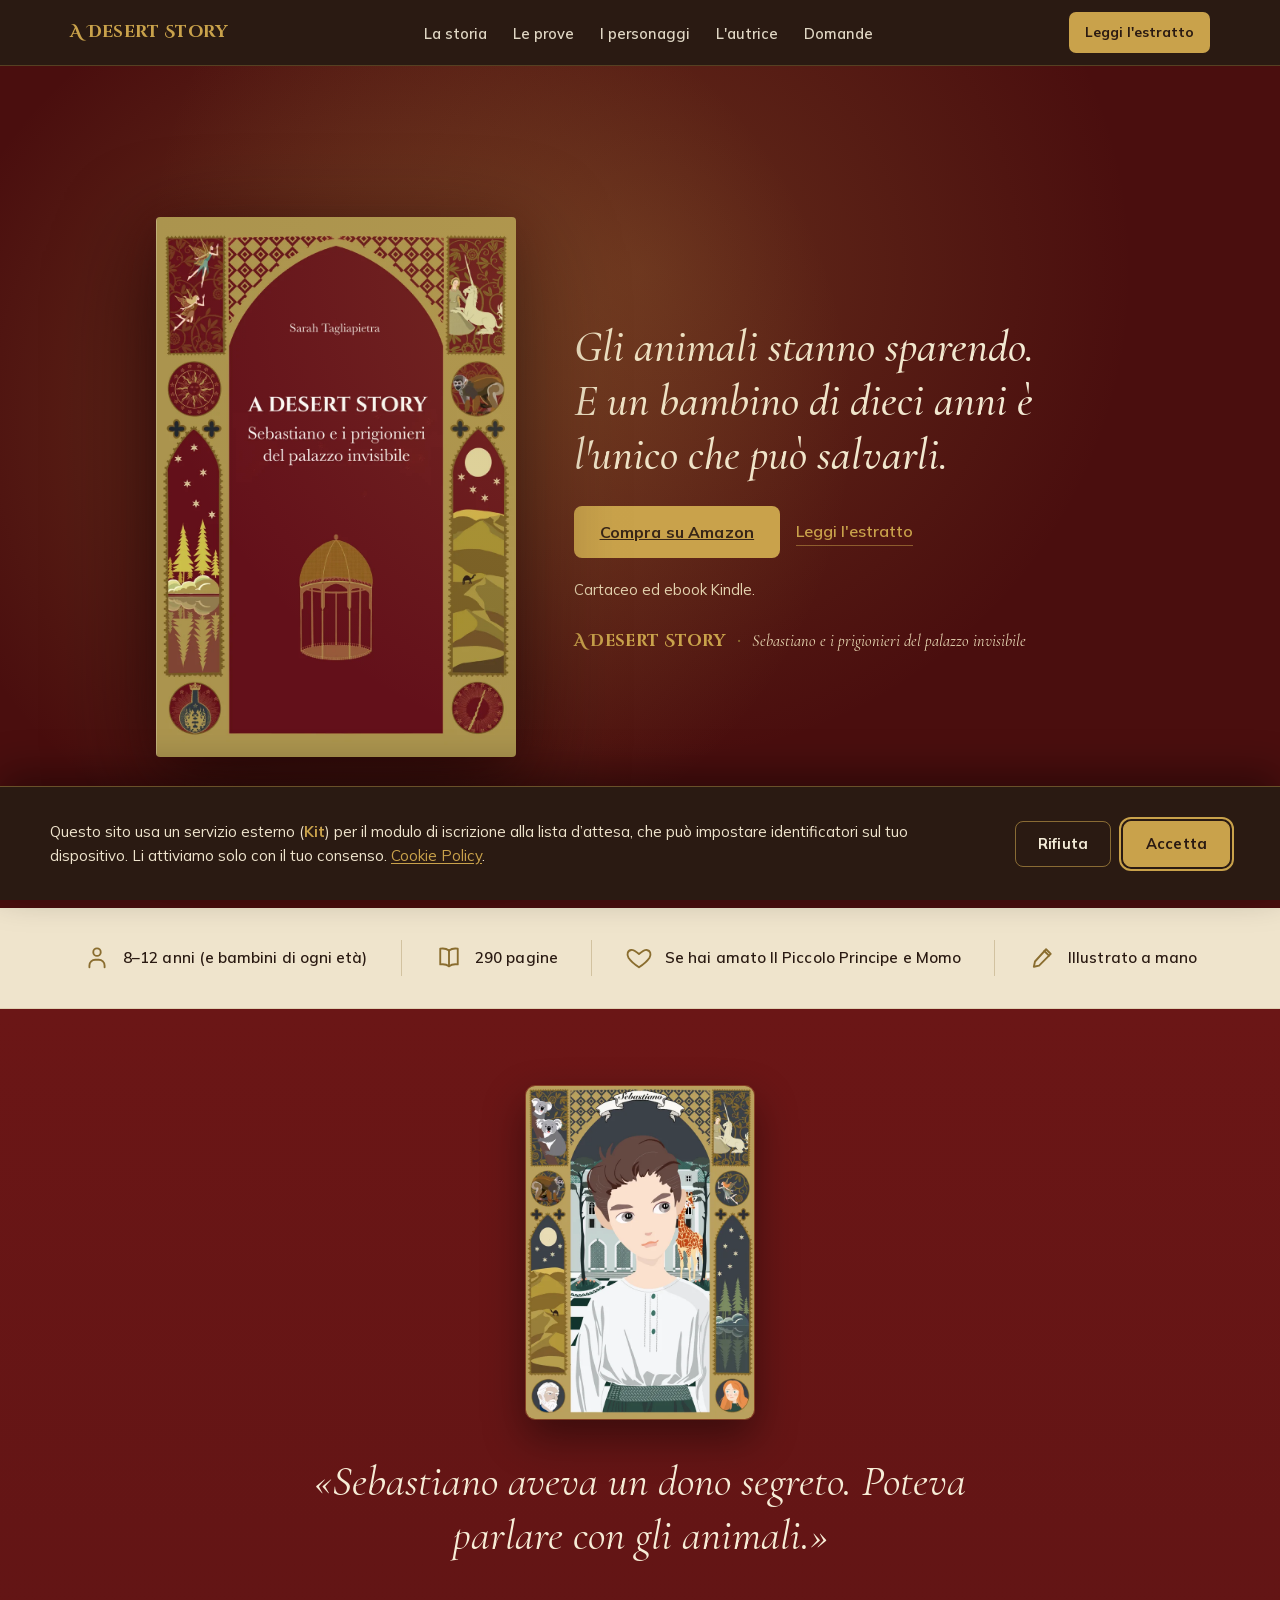
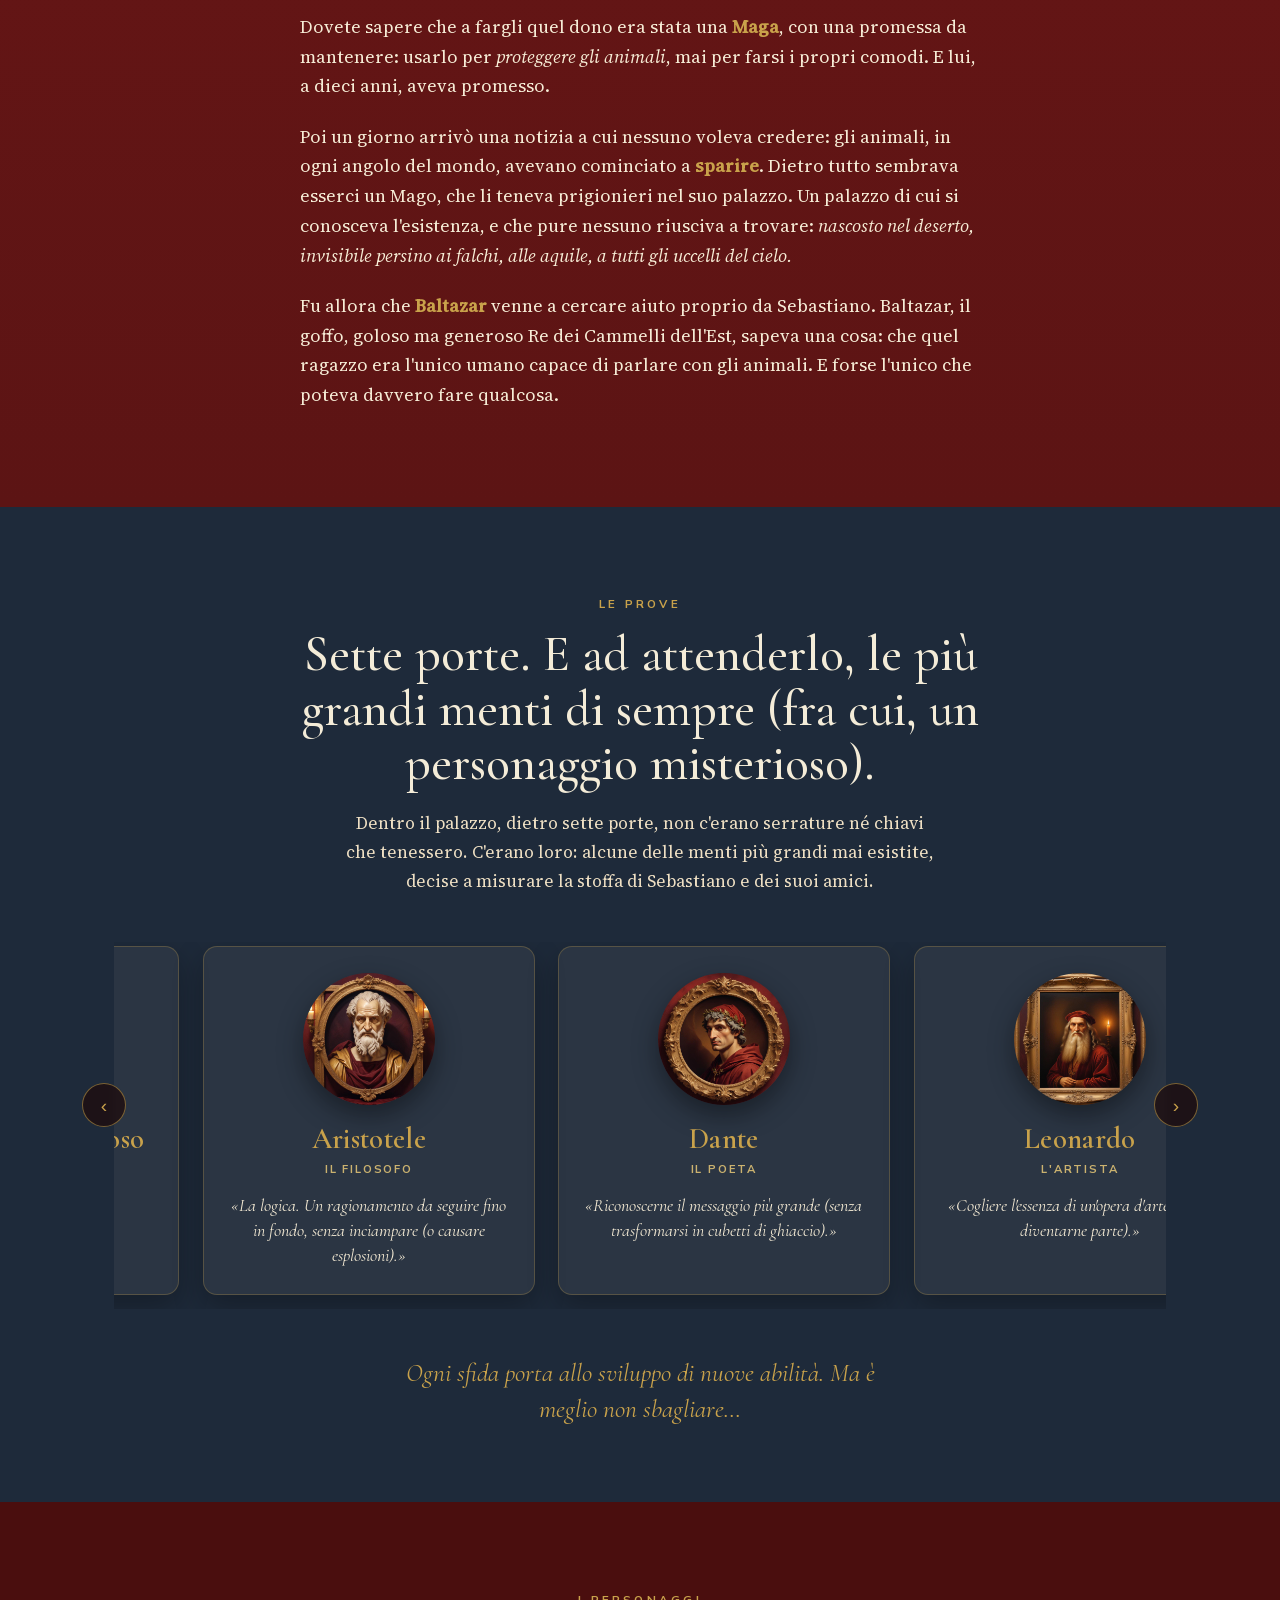
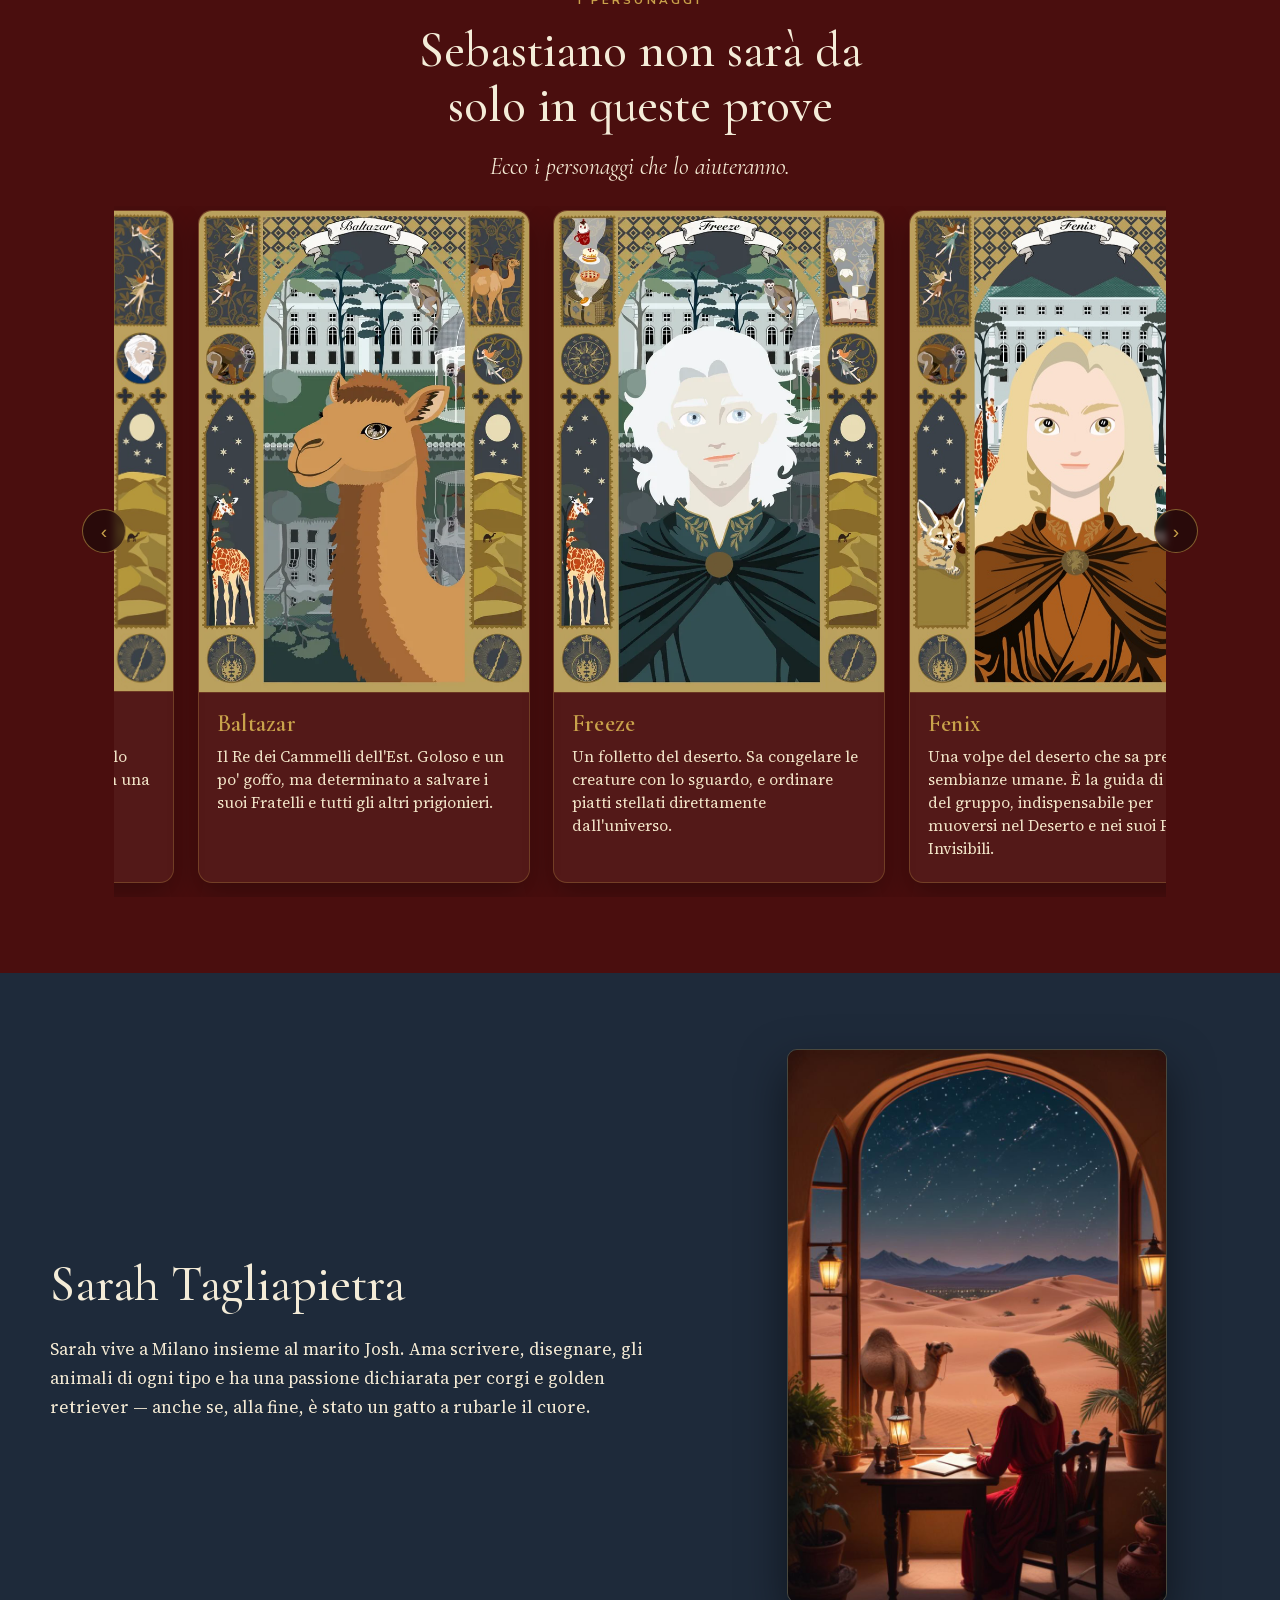
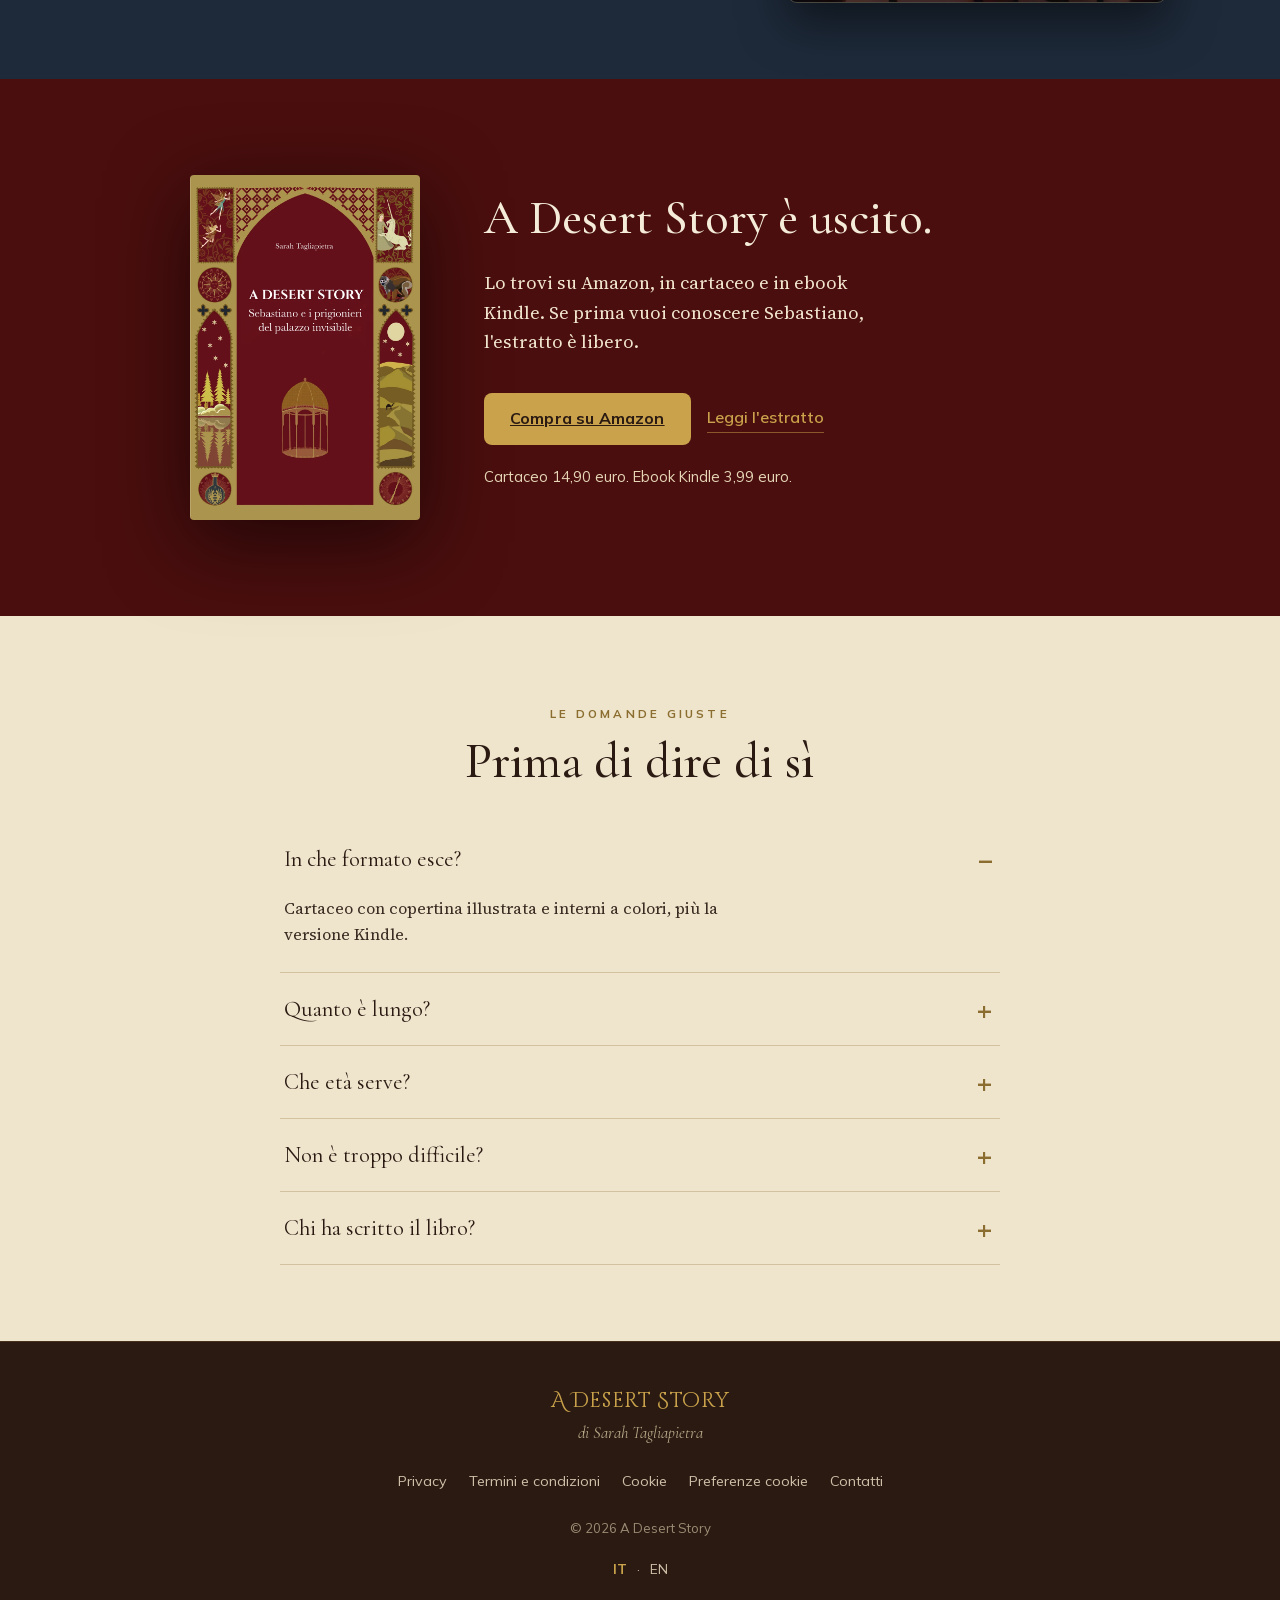
==== commit a915ffd3: "Aggiorna l'immagine di anteprima del sito L'anteprima portava ancora il nome ritirato dell'autrice e" ====
--- a/index.html
+++ b/index.html
@@ -17,7 +17,7 @@
 <meta property="og:type" content="book">
 <meta property="og:title" content="A Desert Story · Sebastiano e i prigionieri del palazzo invisibile">
 <meta property="og:description" content="Un romanzo illustrato per ragazzi. Sebastiano, dieci anni, parla con gli animali e parte nel deserto per liberarli dal palazzo invisibile.">
-<meta property="og:image" content="https://adesertstory.com/img/og.jpg">
+<meta property="og:image" content="https://adesertstory.com/img/og.jpg?v=2">
 <meta property="og:image:width" content="1200">
 <meta property="og:image:height" content="630">
 <meta property="og:image:alt" content="Copertina di A Desert Story, di Sarah Tagliapietra.">
@@ -28,7 +28,7 @@
 <meta name="twitter:card" content="summary_large_image">
 <meta name="twitter:title" content="A Desert Story · Sebastiano e i prigionieri del palazzo invisibile">
 <meta name="twitter:description" content="Un romanzo illustrato per ragazzi. Sebastiano, dieci anni, parla con gli animali e parte nel deserto per liberarli dal palazzo invisibile.">
-<meta name="twitter:image" content="https://adesertstory.com/img/og.jpg">
+<meta name="twitter:image" content="https://adesertstory.com/img/og.jpg?v=2">
 <link rel="stylesheet" href="fonts/fonts.css">
 <link rel="stylesheet" href="/consent/consent.css">
 <style>
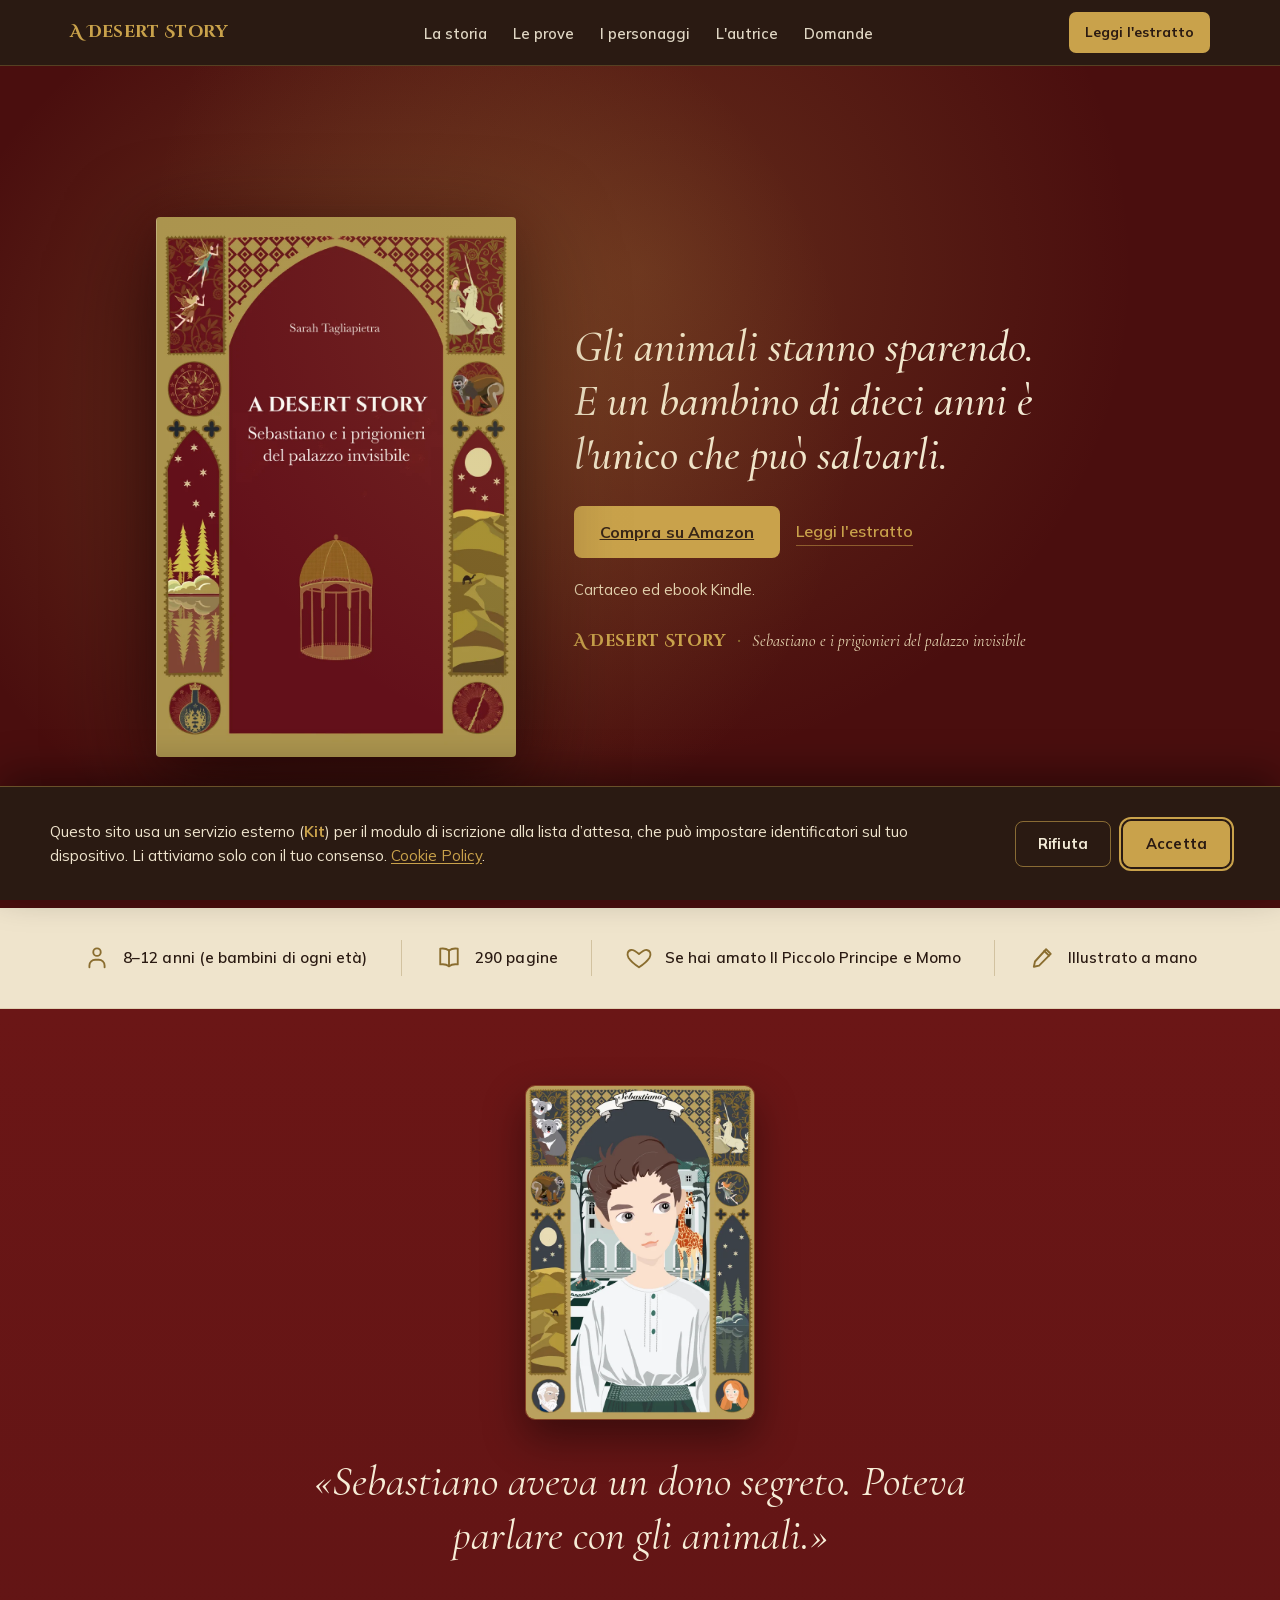
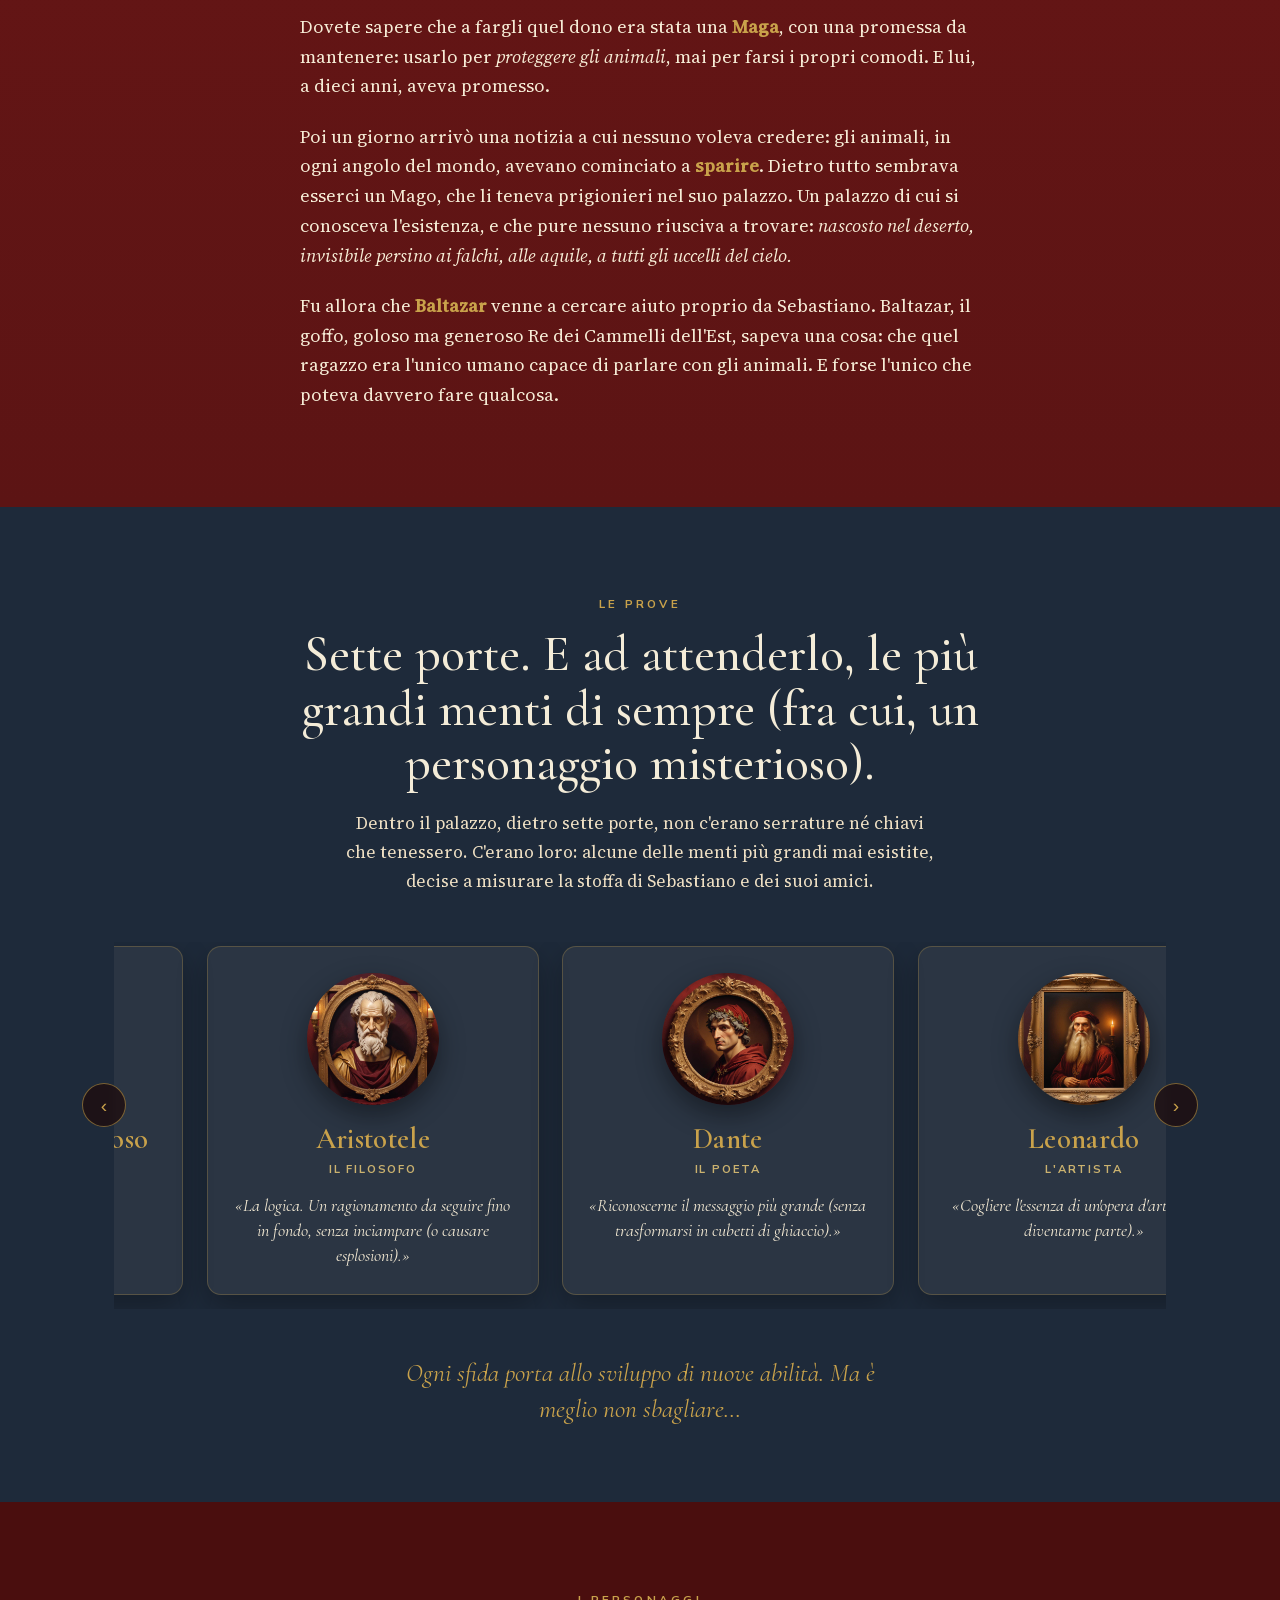
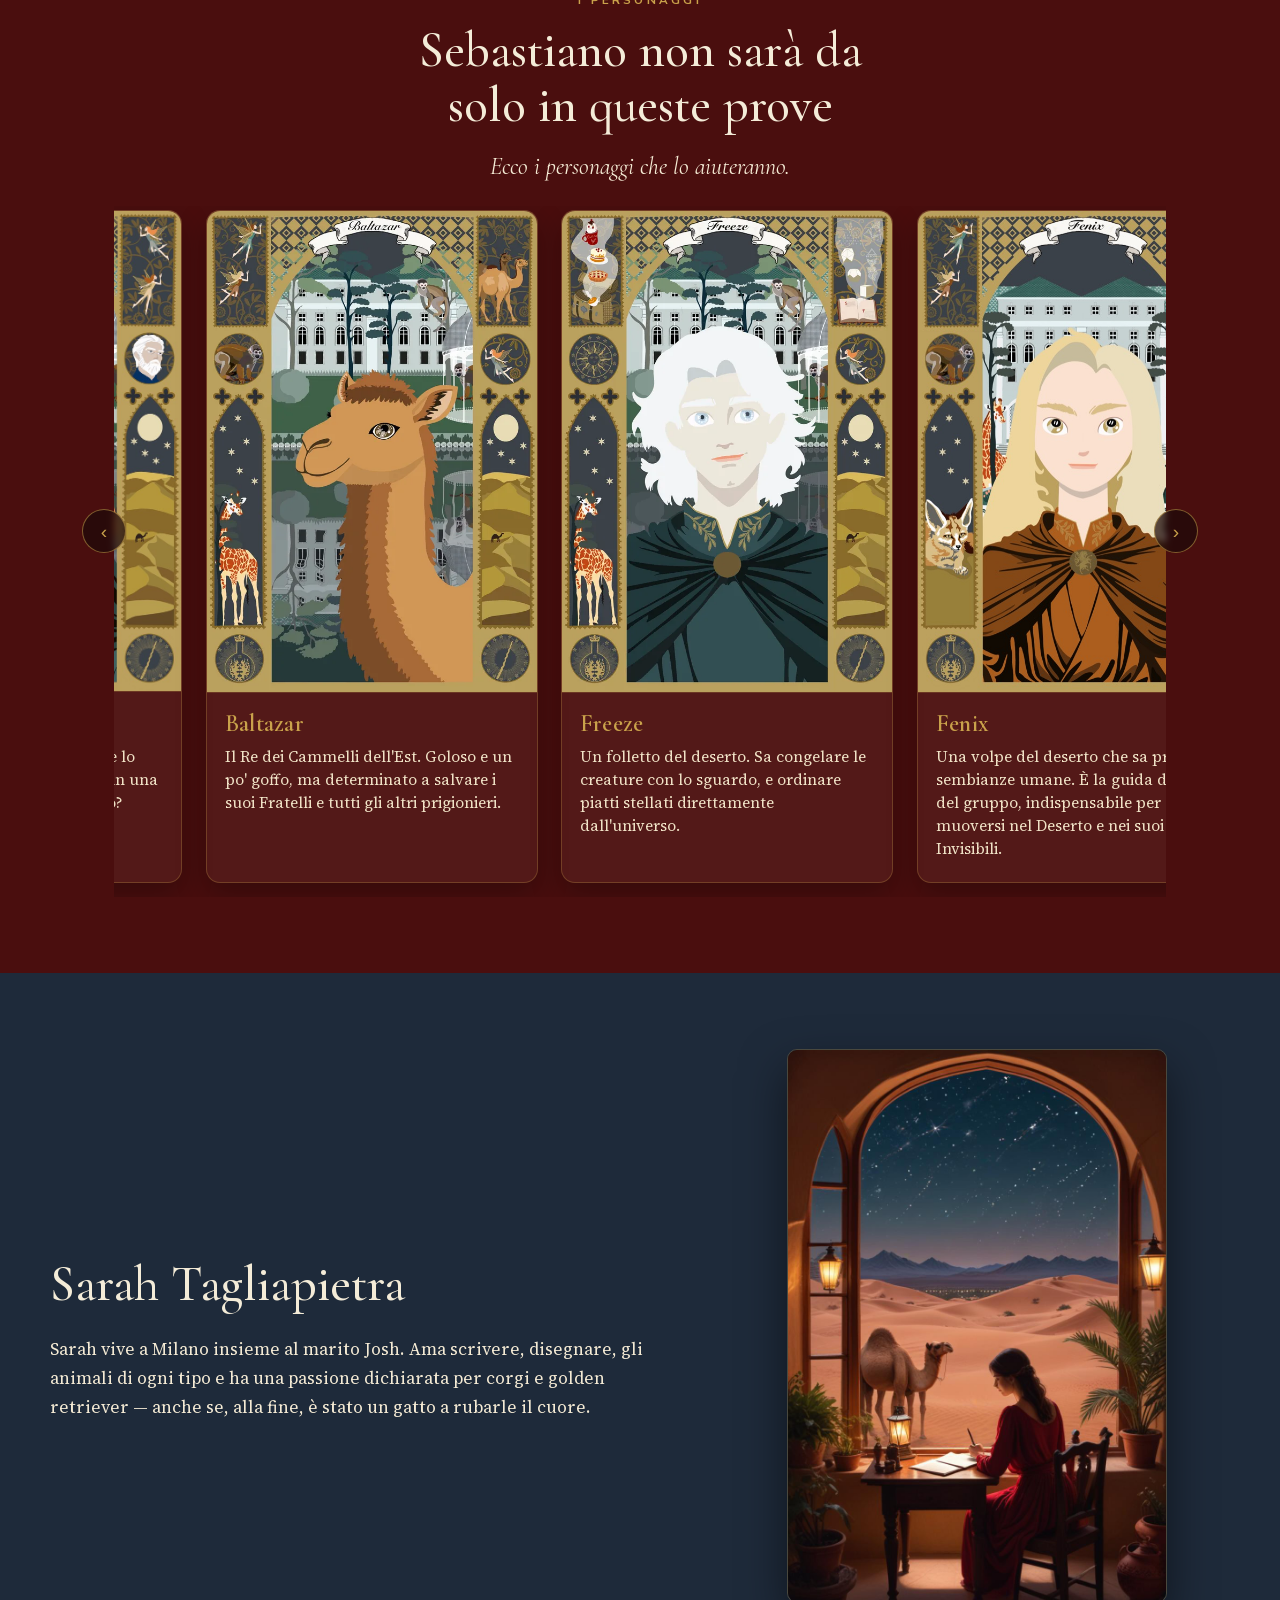
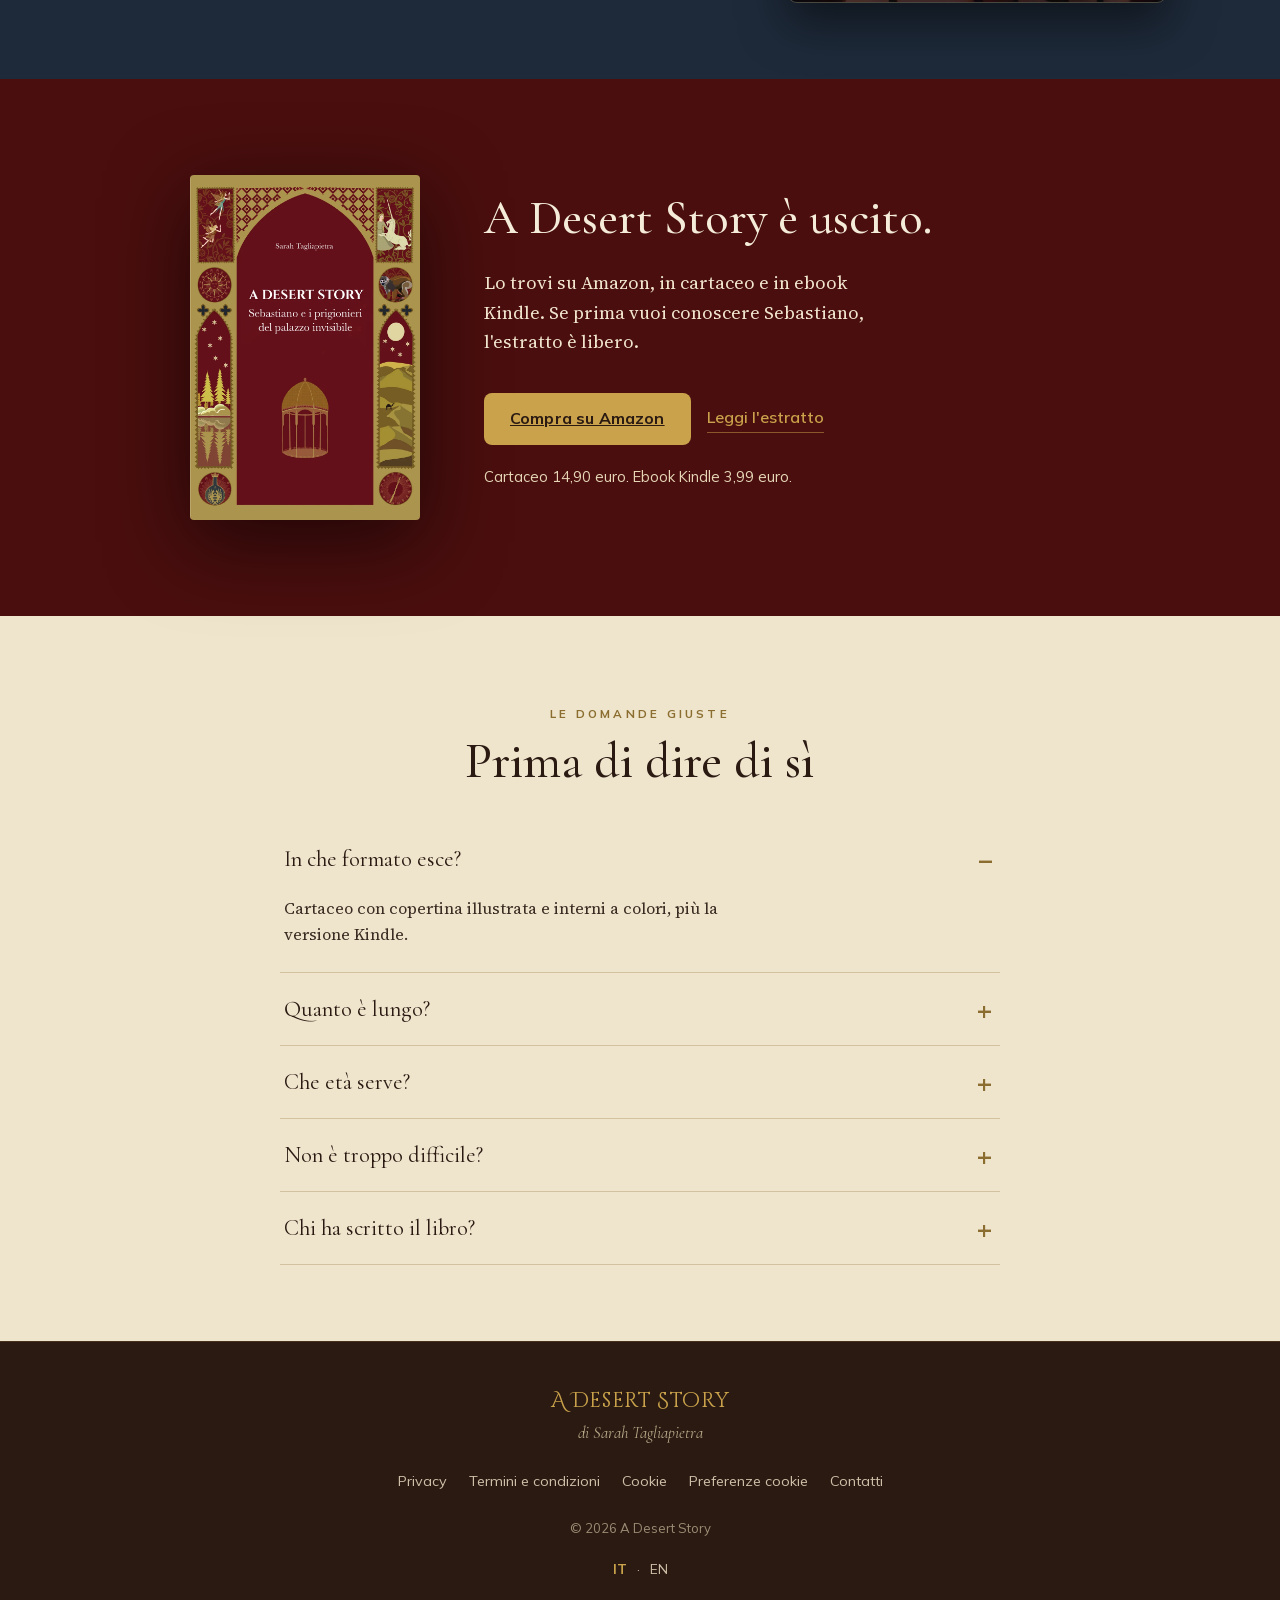
==== commit dad40766: "Plausible sulle 8 pagine, informative aggiornate, viewer pdf.js in noindex - Script Plausible (senza" ====
--- a/index.html
+++ b/index.html
@@ -3,6 +3,12 @@
 <head>
 <meta charset="UTF-8">
 <meta name="viewport" content="width=device-width, initial-scale=1.0">
+<!-- Plausible: senza cookie, quindi fuori dal banner di consenso (consent.js). Pageview, download e link in uscita si accendono dal pannello. -->
+<script async src="https://plausible.io/js/pa-6jPm_MkCgFWurwkAUOCcc.js"></script>
+<script>
+  window.plausible=window.plausible||function(){(plausible.q=plausible.q||[]).push(arguments)},plausible.init=plausible.init||function(i){plausible.o=i||{}};
+  plausible.init()
+</script>
 <meta name="robots" content="index, follow, max-image-preview:large">
 <link rel="icon" href="/favicon.ico" sizes="any">
 <link rel="icon" type="image/png" sizes="32x32" href="/favicon-32x32.png">
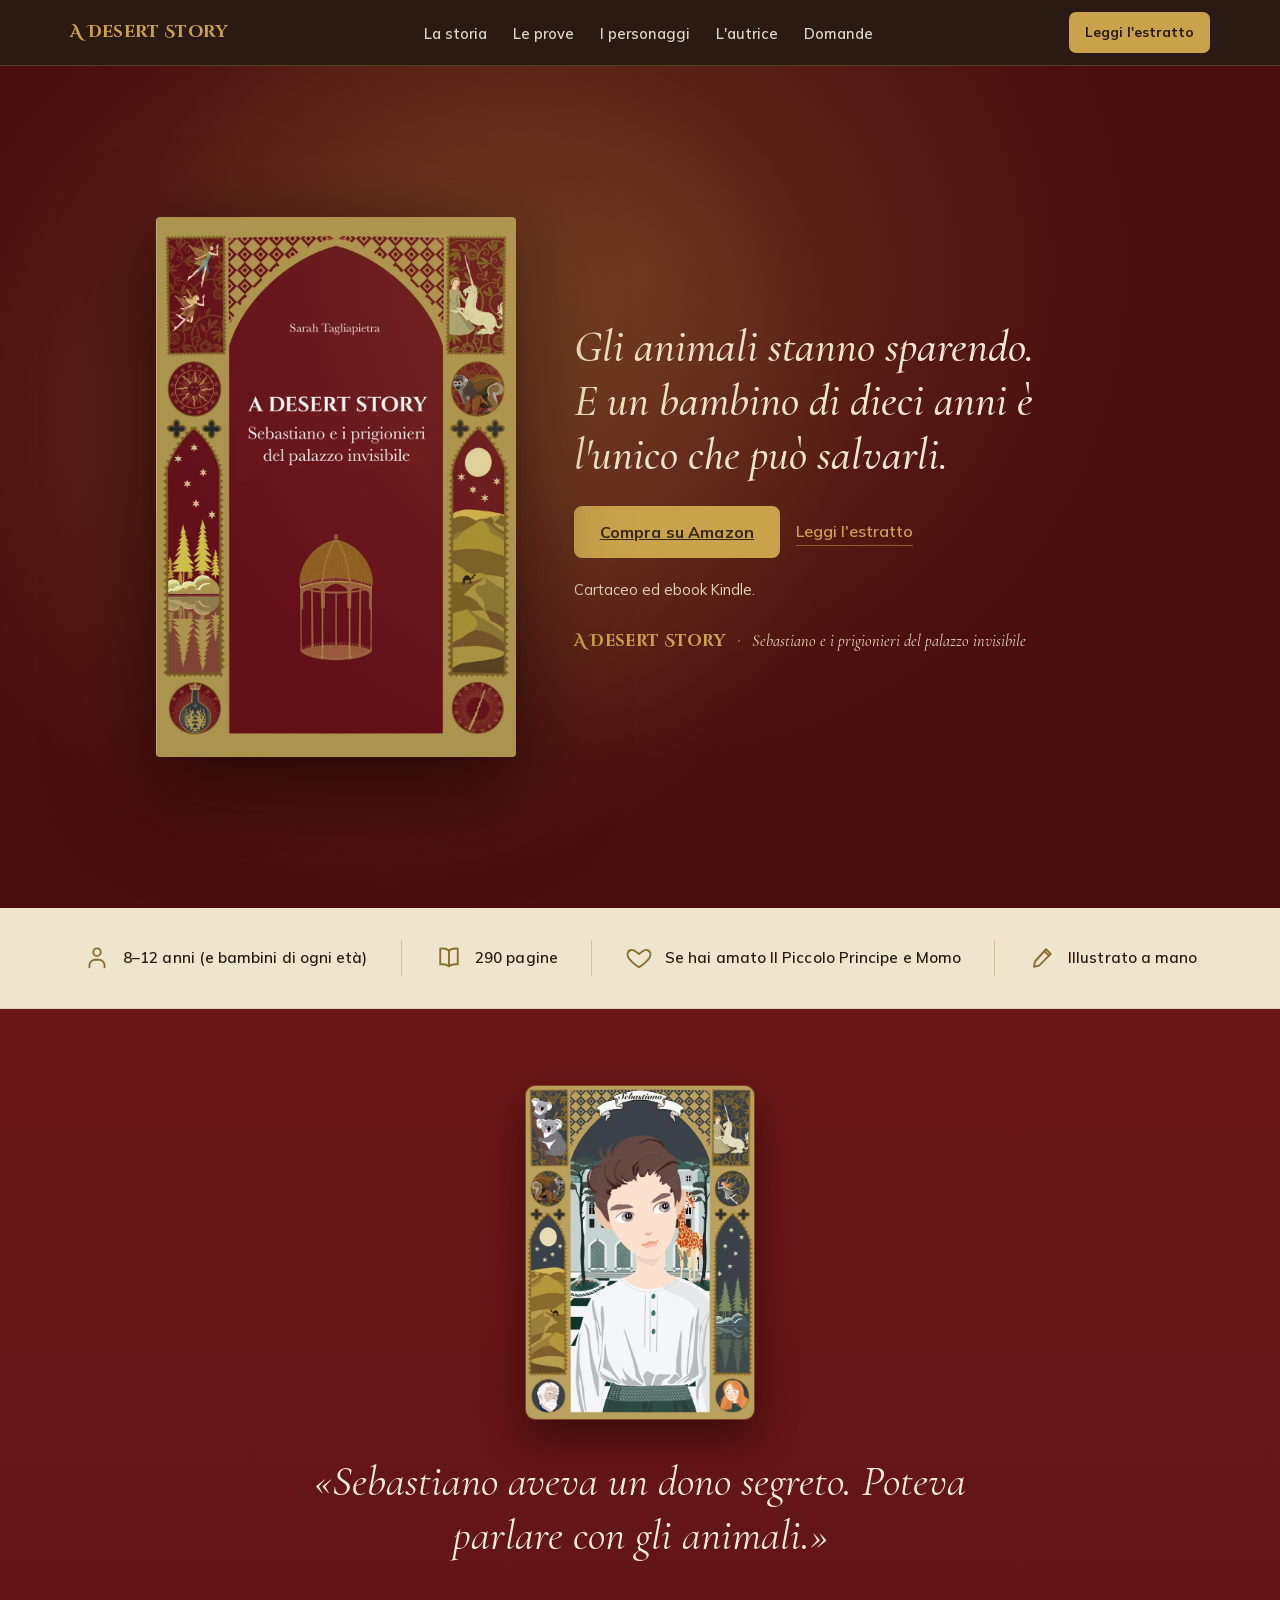
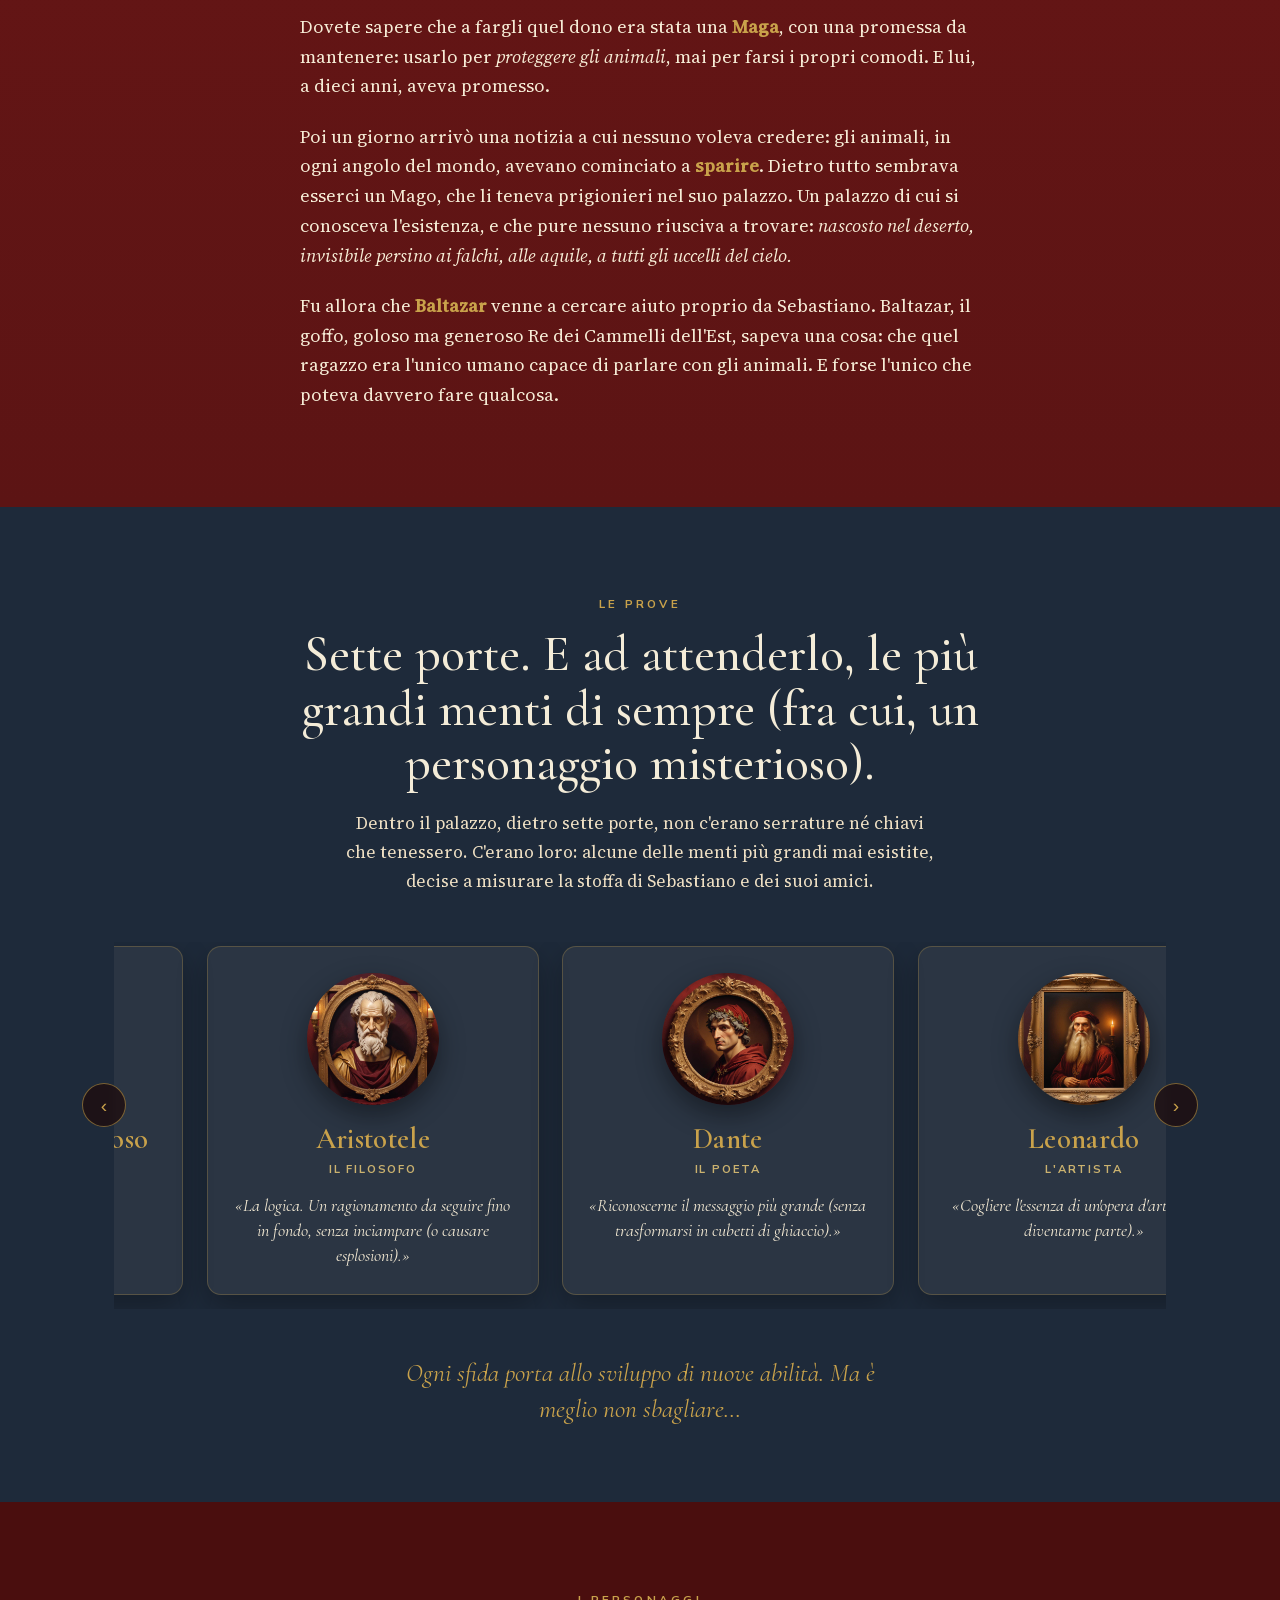
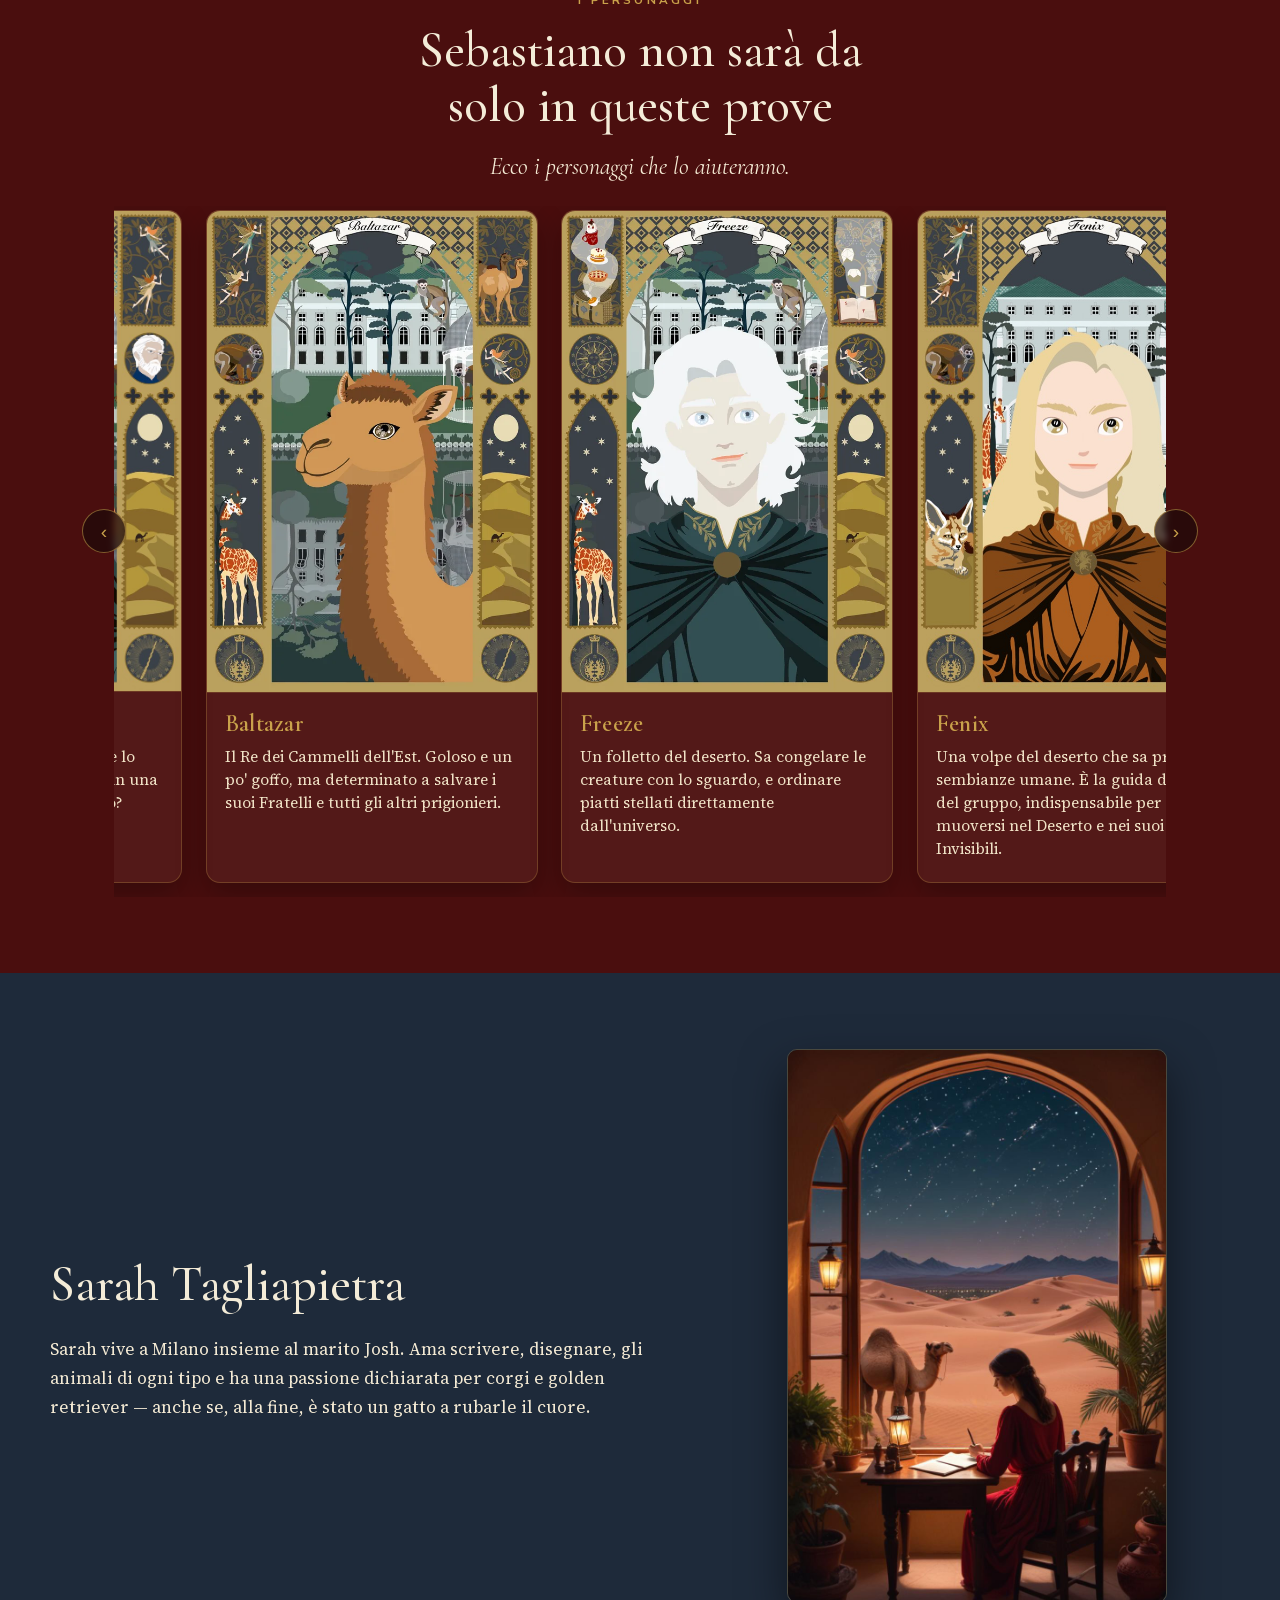
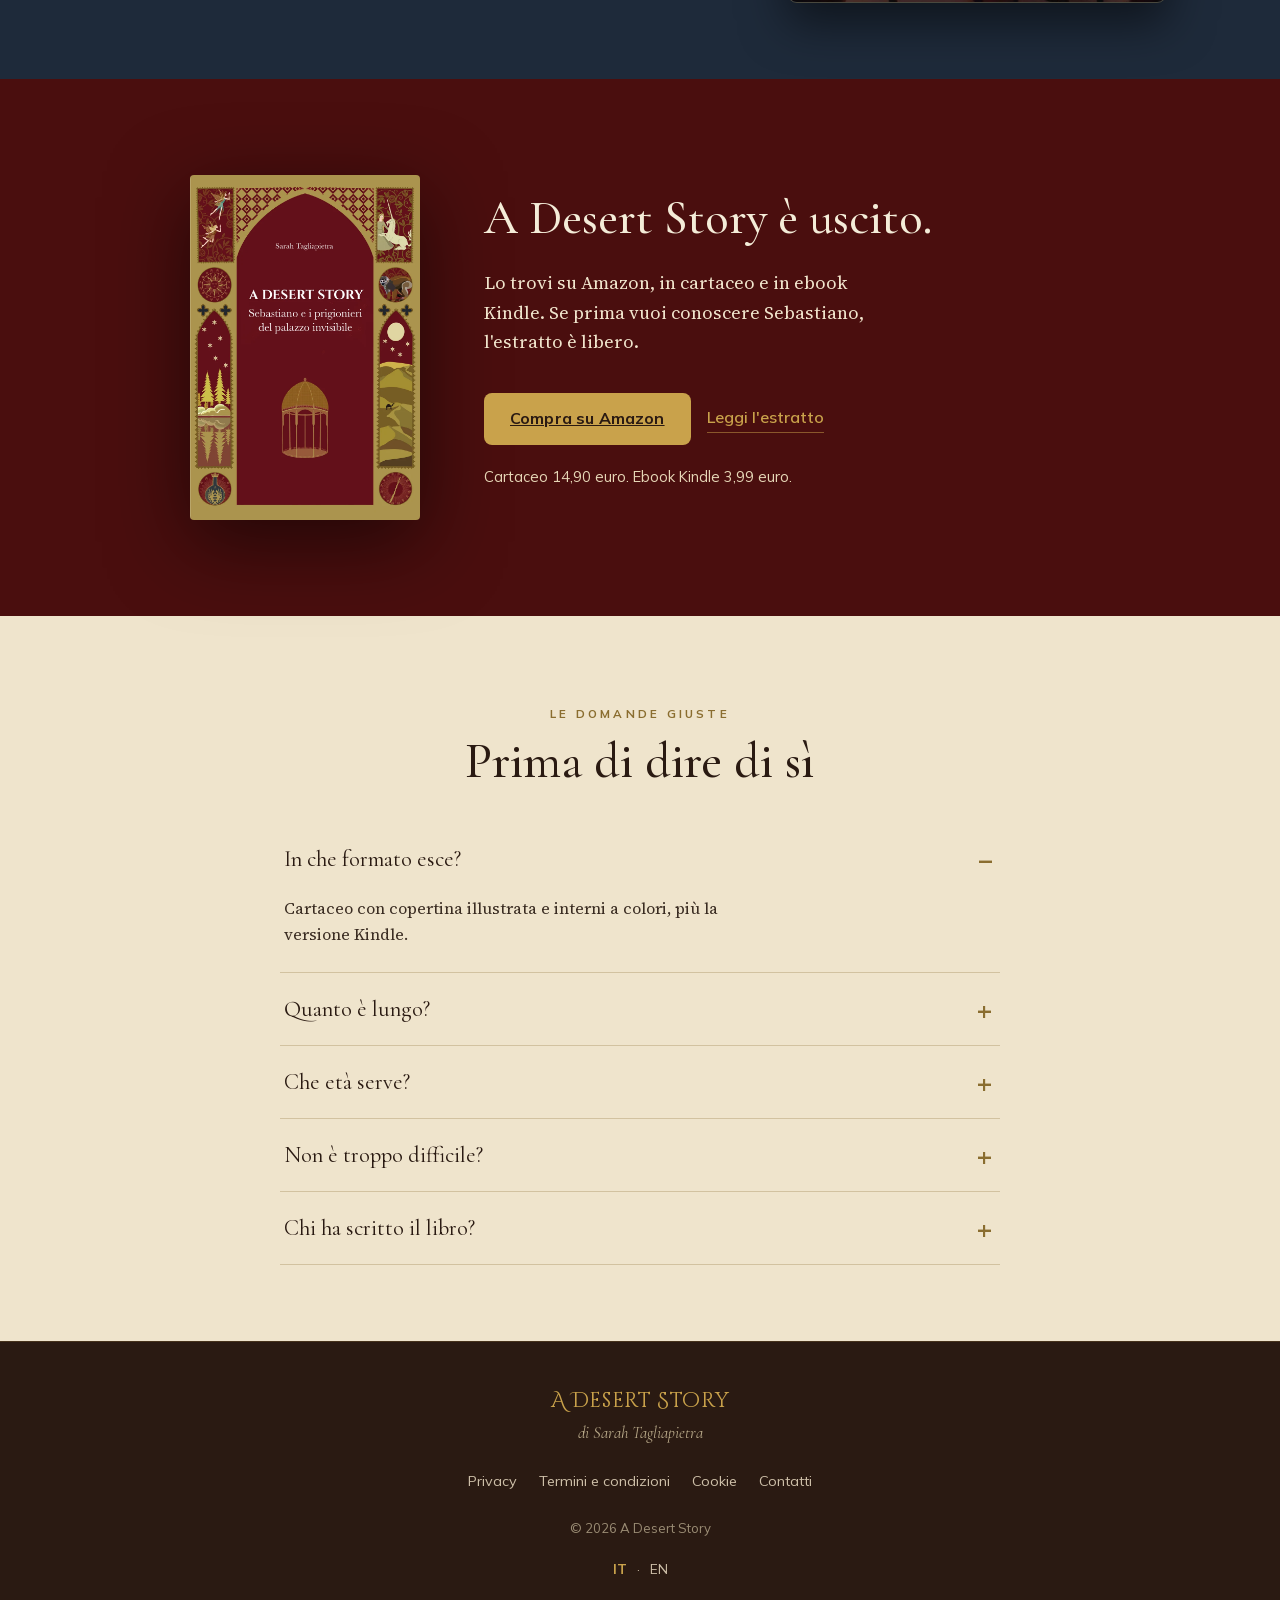
==== commit cd6d6543: "Toglie il banner cookie, nuovo PDF dell'estratto (v4) - Banner di consenso rimosso dalle 8 pagine (c" ====
--- a/index.html
+++ b/index.html
@@ -3,7 +3,7 @@
 <head>
 <meta charset="UTF-8">
 <meta name="viewport" content="width=device-width, initial-scale=1.0">
-<!-- Plausible: senza cookie, quindi fuori dal banner di consenso (consent.js). Pageview, download e link in uscita si accendono dal pannello. -->
+<!-- Plausible: senza cookie, nessun banner di consenso sul sito. Pageview, download e link in uscita si accendono dal pannello. -->
 <script async src="https://plausible.io/js/pa-6jPm_MkCgFWurwkAUOCcc.js"></script>
 <script>
   window.plausible=window.plausible||function(){(plausible.q=plausible.q||[]).push(arguments)},plausible.init=plausible.init||function(i){plausible.o=i||{}};
@@ -36,7 +36,6 @@
 <meta name="twitter:description" content="Un romanzo illustrato per ragazzi. Sebastiano, dieci anni, parla con gli animali e parte nel deserto per liberarli dal palazzo invisibile.">
 <meta name="twitter:image" content="https://adesertstory.com/img/og.jpg?v=2">
 <link rel="stylesheet" href="fonts/fonts.css">
-<link rel="stylesheet" href="/consent/consent.css">
 <style>
   :root{
     --bordeaux-deep:#4A0E0E;
@@ -1447,7 +1446,6 @@
       <a href="privacy/">Privacy</a>
       <a href="termini/">Termini e condizioni</a>
       <a href="cookie/">Cookie</a>
-      <a href="#cc-preferenze" data-cc-open>Preferenze cookie</a>
       <a href="mailto:info@keryxdesign.com">Contatti</a>
     </nav>
     <div class="foot-copy">© 2026 A Desert Story</div>
@@ -1679,7 +1677,6 @@
     nodes.forEach(function(el){ io.observe(el); });
   })();
 </script>
-<script src="/consent/consent.js"></script>
 
 </body>
 </html>
